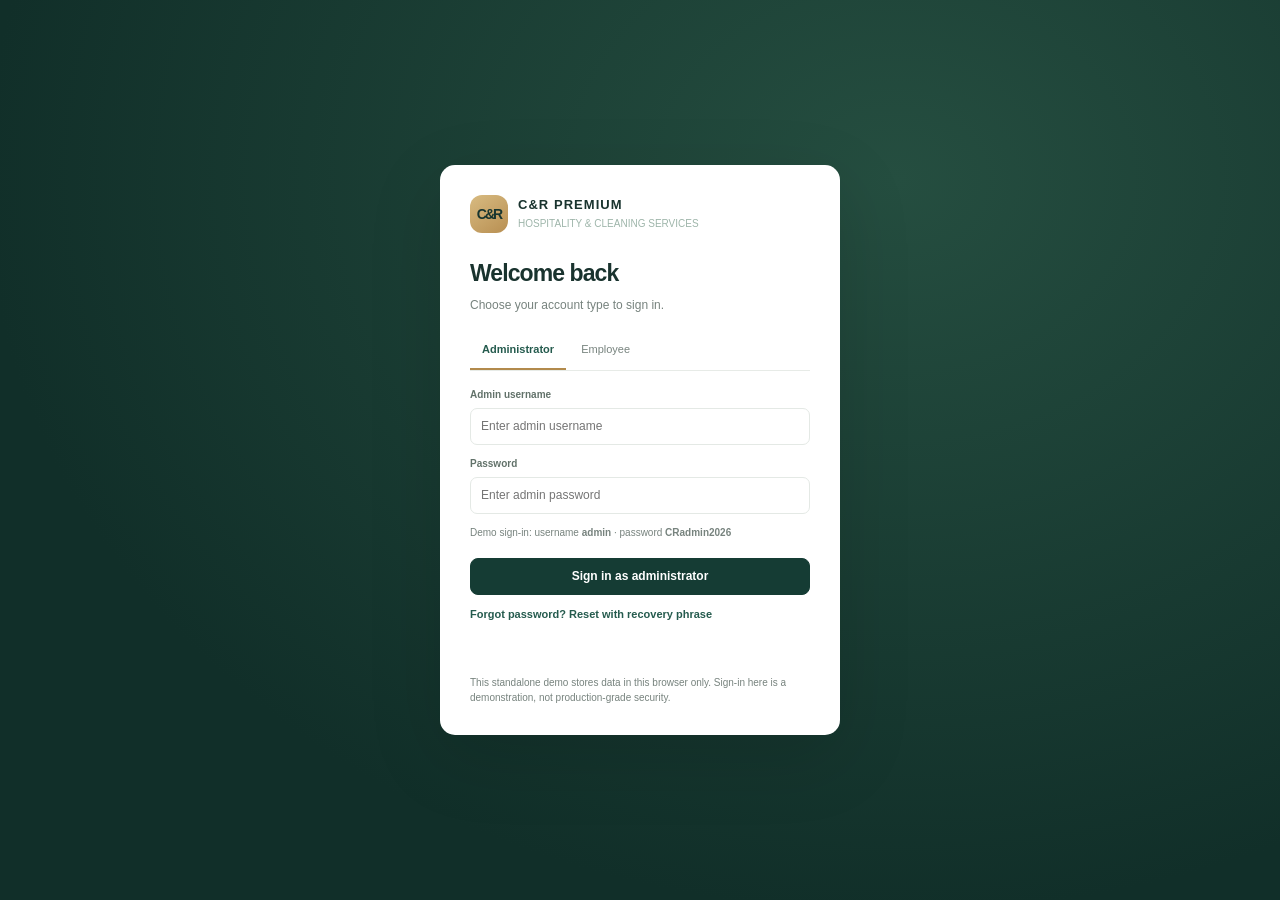
==== index.html @ 11a8fc37 "Add files via upload" ====
<!DOCTYPE html>
<html lang="en">
<head>
<meta charset="utf-8"><meta name="viewport" content="width=device-width,initial-scale=1"><meta name="theme-color" content="#102b26"><title>C&R Premium | Workforce Portal</title>
<style>
:root{--ink:#19332e;--muted:#77837e;--green:#153c34;--green2:#255b4e;--mint:#eaf3ee;--cream:#f5f7f4;--line:#e7ebe7;--gold:#c59c59;--white:#fff;--red:#c94e4e;--yellow:#bc8529;--shadow:0 12px 32px #19332e0c}*{box-sizing:border-box}body{margin:0;background:var(--cream);color:var(--ink);font:14px/1.45 Inter,-apple-system,BlinkMacSystemFont,"Segoe UI",sans-serif}button,input,select,textarea{font:inherit}button{cursor:pointer}.app{display:flex;min-height:100vh}.sidebar{width:242px;background:#112f29;color:#d8e5df;padding:26px 16px;display:flex;flex-direction:column;flex-shrink:0}.brand{display:flex;gap:11px;align-items:center;padding:0 10px 27px;border-bottom:1px solid #ffffff1b}.brand-mark{width:38px;height:38px;border-radius:12px;background:linear-gradient(145deg,#d8bb81,#b88f52);color:#17352f;display:grid;place-items:center;font-weight:800;letter-spacing:-2px}.brand-name{font-size:13px;font-weight:750;letter-spacing:.08em}.brand-sub{font-size:10px;color:#9eb5aa;margin-top:2px}.nav-label{font-size:9px;letter-spacing:.15em;color:#81988e;padding:23px 12px 8px;font-weight:700}.nav{display:grid;gap:4px}.nav button{border:0;text-align:left;background:transparent;color:#b4c7bd;border-radius:9px;padding:11px 12px;display:flex;align-items:center;gap:12px;font-size:13px}.nav button:hover,.nav button.active{background:#ffffff13;color:white}.nav-icon{width:17px;text-align:center;font-size:15px}.side-bottom{margin-top:auto}.side-note{padding:13px;border-radius:10px;background:#ffffff0d;color:#9db2a8;font-size:11px}.side-note strong{display:block;color:#e3ede7;margin-bottom:4px}.main{flex:1;min-width:0}.topbar{height:72px;background:#fff;border-bottom:1px solid var(--line);display:flex;align-items:center;justify-content:space-between;padding:0 36px;position:sticky;top:0;z-index:5}.crumb{font-size:12px;color:var(--muted)}.crumb strong{color:var(--ink);font-weight:650}.top-actions{display:flex;align-items:center;gap:14px}.role-select{border:1px solid var(--line);border-radius:8px;background:white;padding:8px 10px;color:var(--ink);font-size:12px}.avatar{width:34px;height:34px;display:grid;place-items:center;border-radius:50%;background:#e9f0ec;color:#265548;font-weight:700}.content{max-width:1500px;padding:29px 36px 50px;margin:auto}.page-head{display:flex;align-items:flex-start;justify-content:space-between;gap:14px;margin-bottom:24px}.eyebrow{font-size:10px;text-transform:uppercase;letter-spacing:.16em;color:#9a835a;font-weight:750;margin-bottom:6px}.page-head h1{font-size:25px;margin:0 0 5px;letter-spacing:-.04em;font-weight:700}.page-head p{margin:0;color:var(--muted);font-size:13px}.btn{min-height:36px;border:1px solid var(--line);background:#fff;border-radius:8px;padding:9px 13px;color:var(--ink);font-size:12px;font-weight:650;display:inline-flex;align-items:center;gap:7px}.btn:hover{border-color:#b9c8c0}.btn.primary{background:var(--green);border-color:var(--green);color:white}.btn.gold{background:#c49b5b;border-color:#c49b5b;color:#132f29}.btn.danger{color:var(--red)}.metrics{display:grid;grid-template-columns:repeat(4,minmax(0,1fr));gap:14px;margin-bottom:19px}.metric,.card{background:#fff;border:1px solid var(--line);border-radius:12px;box-shadow:var(--shadow)}.metric{padding:17px 18px}.metric-top{display:flex;justify-content:space-between;align-items:center;color:var(--muted);font-size:11px}.metric-icon{width:29px;height:29px;border-radius:8px;background:var(--mint);color:var(--green2);display:grid;place-items:center}.metric-value{font-size:25px;font-weight:750;letter-spacing:-.05em;margin-top:9px}.metric-foot{font-size:10px;color:var(--muted);margin-top:3px}.dash-grid{display:grid;grid-template-columns:1.5fr 1fr;gap:17px}.card{padding:18px 19px}.card-head{display:flex;justify-content:space-between;align-items:center;margin-bottom:15px}.card-head h2{font-size:14px;margin:0;font-weight:700}.card-head p{margin:3px 0 0;color:var(--muted);font-size:11px}.text-link{border:0;background:none;color:var(--green2);font-size:11px;font-weight:700}.alert-list{display:grid;gap:9px}.alert{display:flex;align-items:center;gap:11px;padding:11px;border-radius:9px;background:#fcf3f0;border:1px solid #f3ded8}.alert.warn{background:#fff8e9;border-color:#f1e5c8}.alert-dot{width:8px;height:8px;border-radius:50%;background:#c75a4d;flex:0 0 auto}.warn .alert-dot{background:#d49a35}.alert-main{flex:1;min-width:0}.alert-main strong{font-size:12px;display:block}.alert-main span{font-size:10px;color:var(--muted)}.badge{display:inline-flex;align-items:center;border-radius:30px;padding:4px 8px;font-size:10px;font-weight:700;white-space:nowrap;background:#eaf3ee;color:#28724f}.badge.red{background:#fbe9e6;color:#b54940}.badge.yellow{background:#fff4dc;color:#a2711e}.badge.gray{background:#edf0ee;color:#65716b}.badge.blue{background:#e9f0f8;color:#426b94}.badge.purple{background:#f1eafa;color:#7857a5}.table-wrap{overflow:auto;-webkit-overflow-scrolling:touch;overscroll-behavior-x:contain;touch-action:pan-x}.table{width:100%;border-collapse:collapse;min-width:670px}.table th{text-align:left;padding:10px 11px;border-bottom:1px solid var(--line);font-size:9px;text-transform:uppercase;letter-spacing:.1em;color:#89938e;font-weight:700}.table td{padding:12px 11px;border-bottom:1px solid #f0f2ef;font-size:11px;vertical-align:middle}.table tr:last-child td{border-bottom:0}.person{display:flex;align-items:center;gap:9px;min-width:155px}.person-avatar{object-fit:cover;width:31px;height:31px;border-radius:50%;display:grid;place-items:center;background:#edf3ef;color:#29594b;font-size:10px;font-weight:750}.person strong{display:block;font-size:11px}.person small{display:block;color:var(--muted);font-size:10px;margin-top:2px}.filters{display:flex;gap:8px;align-items:center;flex-wrap:wrap}.search{border:1px solid var(--line);border-radius:8px;padding:9px 11px;background:white;min-width:220px;font-size:12px}.filter{border:1px solid var(--line);border-radius:8px;background:white;padding:9px 11px;color:var(--ink);font-size:12px}.section-gap{margin-top:17px}.empty{padding:26px;text-align:center;color:var(--muted);font-size:12px}.toolbar{display:flex;justify-content:space-between;align-items:center;margin-bottom:14px;gap:10px}.table-card{padding:4px 15px 10px}.table-actions{display:flex;gap:6px}.icon-btn{border:0;border-radius:6px;padding:5px 7px;background:#f4f6f4;color:#5f7068}.settings-grid{display:grid;grid-template-columns:1fr 1fr;gap:16px}.form-card{padding:20px}.form-card h2{font-size:14px;margin:0 0 4px}.form-card>p{font-size:11px;color:var(--muted);margin:0 0 18px}.form-grid{display:grid;grid-template-columns:1fr 1fr;gap:12px}.field{display:grid;gap:5px}.field.full{grid-column:1/-1}.field label{font-size:10px;font-weight:700;color:#62726a}.field input,.field select,.field textarea{width:100%;border:1px solid #e4e9e5;border-radius:7px;padding:9px 10px;background:#fff;color:var(--ink);font-size:12px;outline:none}.field input:focus,.field select:focus,.field textarea:focus{border-color:#719184;box-shadow:0 0 0 3px #255b4e12}.field textarea{min-height:70px;resize:vertical}.form-actions{display:flex;justify-content:flex-end;gap:8px;margin-top:16px}.overlay{position:fixed;inset:0;background:#10251fa3;display:none;align-items:center;justify-content:center;padding:20px;z-index:20}.overlay.show{display:flex}.modal{width:min(900px,100%);max-height:min(90vh,900px);overflow:auto;background:white;border-radius:14px;box-shadow:0 24px 80px #10251f3b}.modal.small{width:min(600px,100%)}.modal-head{padding:19px 22px 14px;border-bottom:1px solid var(--line);display:flex;justify-content:space-between;align-items:flex-start;position:sticky;top:0;background:white;z-index:2}.modal-head h2{font-size:17px;margin:0}.modal-head p{font-size:11px;color:var(--muted);margin:4px 0 0}.close{border:0;background:#f0f3f1;width:29px;height:29px;border-radius:50%;font-size:16px;color:#59675f}.modal-body{padding:18px 22px 22px}.tabs{display:flex;gap:3px;border-bottom:1px solid var(--line);overflow:auto;margin:-2px 0 17px}.tab{white-space:nowrap;border:0;background:transparent;padding:10px 12px;color:var(--muted);font-size:11px;border-bottom:2px solid transparent}.tab.active{color:var(--green2);font-weight:750;border-color:#b28a4c}.tab-pane{display:none}.tab-pane.active{display:block}.profile-head{display:flex;align-items:center;gap:12px;margin-bottom:17px}.profile-head .person-avatar{width:43px;height:43px;font-size:13px}.profile-head strong{font-size:14px}.profile-head small{font-size:11px;color:var(--muted)}.subhead{font-size:11px;font-weight:750;color:#436254;margin:17px 0 10px}.row-items{display:grid;gap:8px}.record{border:1px solid var(--line);border-radius:8px;padding:10px 12px;display:flex;justify-content:space-between;align-items:center;gap:12px;font-size:11px}.record strong{display:block;font-size:11px}.record small{display:block;color:var(--muted);margin-top:3px}.record-right{display:flex;align-items:center;gap:6px}.toast{position:fixed;bottom:22px;right:22px;z-index:40;background:#173c34;color:white;padding:12px 16px;border-radius:9px;box-shadow:var(--shadow);font-size:12px;opacity:0;transform:translateY(10px);transition:.2s;pointer-events:none}.toast.show{opacity:1;transform:translateY(0)}.auth-screen{min-height:100vh;display:none;align-items:center;justify-content:center;padding:20px;background:radial-gradient(ellipse at 70% 20%,#254e40,#112f29 72%)}.auth-box{width:min(400px,100%);background:white;border-radius:15px;padding:30px;box-shadow:0 22px 75px #0002}.auth-brand{display:flex;align-items:center;gap:10px;margin-bottom:24px}.auth-box h1{font-size:23px;letter-spacing:-.04em;margin:0}.auth-box p{font-size:12px;color:var(--muted);margin:7px 0 20px}.auth-box .field{margin-bottom:12px}.hint{font-size:10px;color:var(--muted);margin:12px 0}.auth-box .btn{width:100%;justify-content:center;margin-top:5px}.hidden{display:none!important}.small-muted{font-size:10px;color:var(--muted)}.nowrap{white-space:nowrap}.footnote{font-size:10px;color:var(--muted);padding-top:12px}.detail-line{display:grid;grid-template-columns:130px 1fr;gap:8px;padding:7px 0;border-bottom:1px solid #f1f3f1;font-size:11px}.detail-line span:first-child{color:var(--muted)}
@media(max-width:950px){.sidebar{width:205px}.content{padding:24px}.topbar{padding:0 24px}.metrics{grid-template-columns:repeat(2,1fr)}}@media(max-width:700px){.btn,.filter,.role-select{min-height:42px}.table-wrap{margin:0 -7px;padding-bottom:5px}.admin-employee-table{min-width:0!important;width:100%}.admin-employee-table th:nth-child(n+6),.admin-employee-table td:nth-child(n+6){display:none}.admin-employee-table th:nth-child(1),.admin-employee-table td:nth-child(1){min-width:145px}.admin-employee-table th:nth-child(2),.admin-employee-table td:nth-child(2){min-width:120px}.admin-employee-table th:nth-child(3),.admin-employee-table td:nth-child(3){min-width:95px}.admin-employee-table th:nth-child(4),.admin-employee-table td:nth-child(4),.admin-employee-table th:nth-child(5),.admin-employee-table td:nth-child(5){min-width:105px}.sidebar{width:59px;padding:18px 8px}.brand{padding:0 3px 20px}.brand-mark{width:38px;height:38px;flex:0 0 auto}.brand-copy,.nav-label,.nav button span:not(.nav-icon),.side-note{display:none}.nav button{justify-content:center;padding:12px 6px}.nav-icon{font-size:17px}.topbar{height:60px;padding:0 15px}.content{padding:21px 14px 35px}.page-head{align-items:flex-start}.page-head h1{font-size:21px}.metrics{gap:9px}.metric{padding:14px}.metric-value{font-size:22px}.dash-grid,.settings-grid{grid-template-columns:1fr}.filters{width:100%}.toolbar{align-items:flex-start;flex-direction:column}.search{flex:1;min-width:0;width:100%}.page-head .btn{font-size:10px;padding:8px}.role-select{max-width:100px;padding:7px 5px;font-size:10px}.profile-head{align-items:flex-start}.form-grid{grid-template-columns:1fr 1fr}.modal-body{padding:16px}.modal-head{padding:16px}.tabs{margin:0 0 14px}.record{align-items:flex-start}}

.finance-charts{display:grid;grid-template-columns:minmax(0,1.45fr) minmax(280px,1fr);gap:16px}.chart-card{min-width:0}.finance-chart-svg{width:100%;height:auto;display:block;overflow:visible}.chart-legend{display:flex;flex-wrap:wrap;gap:10px 16px;margin:8px 0 0 48px;color:var(--muted);font-size:10px}.chart-legend span{display:inline-flex;align-items:center;gap:6px}.chart-legend i{display:inline-block;width:9px;height:9px;border-radius:3px}.method-chart{display:grid;gap:16px;padding:8px 0}.method-row{display:grid;grid-template-columns:minmax(100px,1fr) 1.15fr 20px;gap:10px;align-items:center}.method-label{display:grid;gap:3px}.method-label strong{font-size:11px}.method-label span{font-size:9px;color:var(--muted)}.method-track{height:10px;border-radius:99px;background:#eff2ef;overflow:hidden}.method-fill{height:100%;min-width:0;border-radius:inherit}.method-row>b{font-size:11px;text-align:right}
@media(max-width:900px){.finance-charts{grid-template-columns:1fr}}@media(max-width:700px){.chart-card{padding:14px}.chart-card .card-head{align-items:flex-start}.chart-legend{margin-left:0}.method-row{grid-template-columns:minmax(88px,1fr) 1fr 20px;gap:7px}.method-label span{overflow-wrap:anywhere}.finance-chart-svg{min-width:430px}.chart-card:first-child{overflow:hidden}}
</style>
<link rel="stylesheet" href="style.css">
</head>
<body>
<div id="authScreen" class="auth-screen"><section class="auth-box"><div class="auth-brand"><div class="brand-mark">C&amp;R</div><div><div class="brand-name">C&amp;R PREMIUM</div><div class="brand-sub">HOSPITALITY &amp; CLEANING SERVICES</div></div></div><h1>Welcome back</h1><p>Choose your account type to sign in.</p><div class="tabs auth-tabs"><button class="tab active" id="adminLoginTab" type="button" onclick="setLoginMode('Admin')">Administrator</button><button class="tab" id="employeeLoginTab" type="button" onclick="setLoginMode('Employee')">Employee</button></div><form id="adminLoginForm"><div class="field"><label>Admin username</label><input name="username" required placeholder="Enter admin username" autocomplete="username"></div><div class="field"><label>Password</label><input name="password" type="password" required placeholder="Enter admin password" autocomplete="current-password"></div><div class="hint">Demo sign-in: username <strong>admin</strong> · password <strong>CRadmin2026</strong></div><button class="btn primary" type="submit">Sign in as administrator</button></form><form id="employeeLoginForm" class="hidden"><div class="field"><label>Employee ID</label><input name="employeeId" required placeholder="e.g. CR-1001" autocomplete="username"></div><div class="field"><label>Password</label><input name="password" required type="password" placeholder="Enter your password" autocomplete="current-password"></div><div class="hint">First-time sign in? Use your Employee ID and the last 4 digits of your phone number.</div><button class="btn primary" type="submit">Sign in as employee</button></form><button type="button" class="text-link" onclick="setLoginMode('Reset')" style="margin:12px 0 0;padding:0">Forgot password? Reset with recovery phrase</button><form id="resetLoginForm" class="hidden" style="margin-top:12px"><div class="field"><label>Account type</label><select name="kind" id="resetKind" onchange="updateResetIdentity()"><option>Employee</option><option>Admin</option></select></div><div class="field"><label id="resetIdentityLabel">Employee ID</label><input name="account" required placeholder="Enter your sign-in ID"></div><div class="field"><label>Recovery phrase</label><input name="phrase" required></div><div class="field"><label>New password</label><input name="newPassword" type="password" minlength="4" required></div><button class="btn primary">Reset password</button><button type="button" class="btn" style="margin-top:8px" onclick="setLoginMode('Admin')">Back to sign in</button><div class="hint">Demo admin recovery phrase: <strong>CR-ADMIN-RESET</strong> (change it in Admin settings after signing in).</div></form><div id="loginError" class="hint" style="color:#b54940;min-height:17px"></div><div class="footnote">This standalone demo stores data in this browser only. Sign-in here is a demonstration, not production-grade security.</div></section></div>
<div class="app" id="app"><aside class="sidebar"><div class="brand"><div class="brand-mark">C&amp;R</div><div class="brand-copy"><div class="brand-name">C&amp;R PREMIUM</div><div class="brand-sub">HOSPITALITY SERVICES</div></div></div><div class="nav-label">WORKSPACE</div><nav class="nav"><button class="active" data-view="overview"><span class="nav-icon">◫</span><span>Overview</span></button><button data-view="employees"><span class="nav-icon">♙</span><span>Employees</span></button><button data-view="requests"><span class="nav-icon">▤</span><span>Requests</span></button><button data-view="payments"><span class="nav-icon">◉</span><span>Payments</span></button><button data-view="progress"><span class="nav-icon">◷</span><span>Progress tracking</span></button><button data-view="messages"><span class="nav-icon">✉</span><span>Messages</span></button></nav><div class="nav-label">MANAGEMENT</div><nav class="nav"><button data-view="finance"><span class="nav-icon">＄</span><span>Company finance</span></button><button data-view="settings"><span class="nav-icon">⚙</span><span>Admin settings</span></button></nav><div class="side-bottom"><div class="side-note"><strong>Local-first workspace</strong>Records are saved in this browser on this device.</div></div></aside>
<main class="main"><header class="topbar"><div class="crumb"><strong id="crumbCompany">C&amp;R Premium</strong> <span style="margin:0 7px;color:#c0c8c3">/</span><span id="crumbPage">Overview</span></div><div class="top-actions"><span class="badge" id="roleBadge">Admin</span><div class="avatar" id="userAvatar">AD</div><button class="btn" style="padding:7px 9px" onclick="logout()">Sign out</button></div></header><div class="content" id="content"></div></main></div>
<div class="overlay" id="modalOverlay" onclick="if(event.target===this)closeModal()"><div class="modal" id="modalBox"><div class="modal-head"><div><h2 id="modalTitle">Employee profile</h2><p id="modalSub"></p></div><button class="close" onclick="closeModal()">×</button></div><div class="modal-body" id="modalBody"></div></div></div><div id="toast" class="toast"></div>
<script>
const SEED={company:{name:'C&R Premium Hospitality and Cleaning Services',address:'Doha, Qatar',phone:'+974 4400 1234',location:'Doha, Qatar'},employees:[
{id:'CR-1001',name:'Aisha Rahman',position:'Housekeeping Supervisor',department:'Housekeeping',phone:'+974 5551 2480',email:'aisha.rahman@example.com',address:'Al Sadd, Doha',status:'Active',nationality:'Bangladeshi',qid:'284199001234567',qidIssue:'2024-01-10',qidExpiry:'2026-12-12',passport:'BM0845123',passportIssue:'2022-05-06',passportExpiry:'2027-05-05',password:'2480',progress:[],requests:[]},
{id:'CR-1002',name:'Marco D’Souza',position:'Senior Cleaner',department:'Cleaning',phone:'+974 5552 7621',email:'marco.dsouza@example.com',address:'Bin Mahmoud, Doha',status:'Active',nationality:'Indian',qid:'291198776543210',qidIssue:'2023-08-14',qidExpiry:'2026-12-01',passport:'N7821304',passportIssue:'2021-06-03',passportExpiry:'2026-12-31',password:'7621',progress:[],requests:[]},
{id:'CR-1003',name:'Noura Al-Kuwari',position:'Guest Services Agent',department:'Hospitality',phone:'+974 5553 9046',email:'noura.alkuwari@example.com',address:'West Bay, Doha',status:'Active',nationality:'Qatari',qid:'286199003456789',qidIssue:'2024-11-20',qidExpiry:'2028-11-19',passport:'QAT330941',passportIssue:'2023-02-11',passportExpiry:'2028-02-10',password:'9046',progress:[],requests:[]},
{id:'CR-1004',name:'Samuel Okafor',position:'Facilities Attendant',department:'Facilities',phone:'+974 5554 1138',email:'samuel.okafor@example.com',address:'Najma, Doha',status:'On Leave',nationality:'Nigerian',qid:'277198809876543',qidIssue:'2022-12-01',qidExpiry:'2026-11-22',passport:'A09122458',passportIssue:'2020-07-15',passportExpiry:'2026-12-05',password:'1138',progress:[],requests:[]},
{id:'CR-1005',name:'Fatima Hassan',position:'Room Attendant',department:'Housekeeping',phone:'+974 5555 6822',email:'fatima.hassan@example.com',address:'Old Airport, Doha',status:'Active',nationality:'Egyptian',qid:'290199223344556',qidIssue:'2024-03-01',qidExpiry:'2027-02-28',passport:'A12360987',passportIssue:'2021-08-12',passportExpiry:'2026-12-19',password:'6822',progress:[],requests:[]}],requests:[{id:'REQ-2418',employeeId:'CR-1001',type:'Annual leave',description:'Annual leave request — 5 working days',date:'2026-11-24',status:'Pending',source:'Employee'},{id:'REQ-2417',employeeId:'CR-1003',type:'Uniform request',description:'Replacement uniform set',date:'2026-11-22',status:'Under Process',source:'Admin'},{id:'REQ-2416',employeeId:'CR-1002',type:'Document renewal',description:'QID renewal processing',date:'2026-11-20',status:'Completed',source:'Admin'}],payments:[{id:'PAY-0084',employeeId:'CR-1001',amount:350,currency:'QAR',reason:'Transport allowance',date:'2026-11-22',method:'Bank',reference:'TRF-982401'},{id:'PAY-0083',employeeId:'CR-1003',amount:125,currency:'QAR',reason:'Uniform reimbursement',date:'2026-11-19',method:'Cash',reference:'CASH-1127'},{id:'PAY-0082',employeeId:'CR-1002',amount:75,currency:'USD',reason:'Meal allowance',date:'2026-11-15',method:'Card',reference:'CC-781023'}],progress:[{id:'PRG-102',employeeId:'CR-1003',title:'Complete guest service onboarding',status:'Under Process',date:'2026-11-24',updatedBy:'Admin',requestId:'REQ-2417'},{id:'PRG-101',employeeId:'CR-1002',title:'Submit renewed QID documents',status:'Completed',date:'2026-11-20',completedDate:'2026-11-21',updatedBy:'Admin',requestId:'REQ-2416'},{id:'PRG-100',employeeId:'CR-1001',title:'Confirm annual leave coverage',status:'Pending',date:'2026-11-24',updatedBy:'Employee',requestId:'REQ-2418'}]};
let db;try{db=JSON.parse(localStorage.getItem('cr-premium-db'))||structuredClone(SEED)}catch(e){db=JSON.parse(JSON.stringify(SEED))}db.requestTypes=db.requestTypes||{'Annual leave':0,'Uniform request':100,'Document renewal':250,'Other request':0};db.messages=db.messages||[];db.security=db.security||{adminRecoveryPhrase:'CR-ADMIN-RESET'};db.financeEntries=db.financeEntries||[];db.employees.forEach(e=>{e.photo=e.photo||'';e.documents=e.documents||[];e.loginBlocked=!!e.loginBlocked;e.recoveryPhrase=e.recoveryPhrase||'';e.password=e.password||String(e.phone||'').replace(/\D/g,'').slice(-4)});db.requests.forEach(r=>{r.amountToPay=Number(r.amountToPay??db.requestTypes[r.type]??0);r.paid=!!r.paid});let role='Admin',currentEmployeeId=null,currentView='overview',employeeTab='basic',employeePhotoDraft='';const $=s=>document.querySelector(s);const esc=s=>String(s??'').replace(/[&<>"']/g,c=>({'&':'&amp;','<':'&lt;','>':'&gt;','"':'&quot;',"'":'&#39;'}[c]));function save(){localStorage.setItem('cr-premium-db',JSON.stringify(db))}function initials(n){return (n||'').split(/\s+/).slice(0,2).map(x=>x[0]).join('').toUpperCase()}function employee(id){return db.employees.find(e=>e.id===id)||{name:'Unknown',id}}function fmtDate(d){if(!d)return'—';return new Date(d+'T00:00:00').toLocaleDateString('en-GB',{day:'2-digit',month:'short',year:'numeric'})}function dateDiff(d){return Math.ceil((new Date(d+'T00:00:00')-new Date(new Date().toDateString()))/86400000)}function expiryStatus(d,days){if(!d)return'gray';let n=dateDiff(d);return n<0?'red':n<=days?'yellow':'green'}function statusBadge(s){let c={Completed:'green',Active:'green','Under Process':'blue',Pending:'yellow','On Hold':'purple',Rejected:'red','On Leave':'gray',Inactive:'gray'}[s]||'gray';return`<span class="badge ${c}">${esc(s||'—')}</span>`}function expiryBadge(d,days,label){let c=expiryStatus(d,days);let t=c==='red'?'Expired':c==='yellow'?`Expires in ${dateDiff(d)}d`:'Valid';return`<span class="badge ${c==='green'?'':c}">${label?esc(label)+': ':''}${t}</span>`}function persistRender(){save();render()}function toast(m){let t=$('#toast');t.textContent=m;t.classList.add('show');setTimeout(()=>t.classList.remove('show'),2400)}function setView(v){currentView=v;document.querySelectorAll('.nav button').forEach(b=>b.classList.toggle('active',b.dataset.view===v));render()}document.querySelectorAll('.nav button').forEach(b=>b.onclick=()=>setView(b.dataset.view));function showLogin(){$('#authScreen').style.display='flex';$('#app').classList.add('hidden')}function setLoginMode(r){$('#loginError').textContent='';let reset=r==='Reset';$('#adminLoginTab').classList.toggle('active',r==='Admin');$('#employeeLoginTab').classList.toggle('active',r==='Employee');$('#adminLoginForm').classList.toggle('hidden',r!=='Admin');$('#employeeLoginForm').classList.toggle('hidden',r!=='Employee');$('#resetLoginForm').classList.toggle('hidden',!reset);$('#adminLoginTab').classList.toggle('hidden',reset);$('#employeeLoginTab').classList.toggle('hidden',reset)}function updateResetIdentity(){let admin=$('#resetKind').value==='Admin';$('#resetIdentityLabel').textContent=admin?'Admin username':'Employee ID';$('#resetLoginForm [name="account"]').placeholder=admin?'admin':'e.g. CR-1001'}function logout(){currentEmployeeId=null;role='Admin';currentView='overview';$('#app').classList.add('hidden');$('#authScreen').style.display='flex';setLoginMode('Admin')}
function render(){if(!db)return;$('#crumbCompany').textContent=db.company.name.split(' ').slice(0,2).join(' ');$('#crumbPage').textContent={overview:'Overview',employees:'Employees',requests:'Requests',payments:'Payments',progress:'Progress tracking',messages:'Messages',finance:'Company finance',settings:'Admin settings'}[currentView]||'Overview';let c=$('#content');if(role==='Employee'&&!currentEmployeeId){c.innerHTML='<div class="empty">Choose an employee identity from your profile.</div>';return}c.innerHTML=({overview:overviewPage,employees:employeesPage,requests:requestsPage,payments:paymentsPage,progress:progressPage,messages:messagesPage,finance:financePage,settings:settingsPage}[currentView]||overviewPage)()}
function head(title,sub,button=''){return`<div class="page-head"><div><div class="eyebrow">C&amp;R PREMIUM · WORKFORCE</div><h1>${title}</h1><p>${sub}</p></div>${button}</div>`}function overviewPage(){if(role==='Employee'){let e=employee(currentEmployeeId),open=db.requests.filter(r=>!['Completed','Rejected'].includes(r.status)).length,mine=db.requests.filter(r=>r.employeeId===currentEmployeeId),due=mine.filter(r=>!['Completed','Rejected'].includes(r.status)).reduce((a,r)=>a+Number(r.amountToPay||0),0),paid=db.payments.filter(p=>p.employeeId===currentEmployeeId).reduce((a,p)=>a+Number(p.amount||0),0);return`${head(`Welcome, ${esc(e.name)}`,'Your employee portal · team overview and your personal account totals.',`<button class="btn primary" onclick="openProfile('${e.id}')">My profile &amp; settings</button>`)}<div class="metrics"><div class="metric"><div class="metric-top">Employees <span class="metric-icon">♙</span></div><div class="metric-value">${db.employees.length}</div><div class="metric-foot">People on the team</div></div><div class="metric"><div class="metric-top">Open requests (team) <span class="metric-icon">▤</span></div><div class="metric-value">${open}</div><div class="metric-foot">Open requests across all employees</div></div><div class="metric"><div class="metric-top">Your payments recorded <span class="metric-icon">◉</span></div><div class="metric-value">QAR ${paid.toLocaleString()}</div><div class="metric-foot">Payments linked to your account only</div></div><div class="metric"><div class="metric-top">Your request amount due <span class="metric-icon">◷</span></div><div class="metric-value">QAR ${due.toLocaleString()}</div><div class="metric-foot">Open requests linked to your account only</div></div></div><div class="dash-grid"><section class="card"><div class="card-head"><div><h2>Team directory</h2><p>Names and professions only</p></div><button class="text-link" onclick="setView('employees')">View team →</button></div><div class="row-items">${db.employees.slice(0,6).map(x=>`<div class="record"><div class="person">${x.photo?`<img class="person-avatar" src="${x.photo}" alt="">`:`<div class="person-avatar">${initials(x.name)}</div>`}<div><strong>${esc(x.name)}</strong><small>${esc(x.position)}</small></div></div></div>`).join('')}</div></section><section class="card"><div class="card-head"><div><h2>Your notifications</h2><p>Messages from your administrator</p></div><button class="text-link" onclick="setView('messages')">Open inbox →</button></div>${db.messages.filter(m=>m.employeeId===currentEmployeeId).slice(0,4).map(m=>`<div class="record"><div><strong>${esc(m.subject)}</strong><small>${esc(m.body)} · ${fmtDate(m.date)}</small></div></div>`).join('')||'<div class="empty">No messages yet.</div>'}</section></div><section class="card section-gap"><div class="card-head"><div><h2>Your recent requests</h2><p>Only your own request and payment details are shown.</p></div><button class="text-link" onclick="setView('requests')">My requests →</button></div><div class="row-items">${mine.slice(0,5).map(r=>`<div class="record"><div><strong>${esc(r.type)} · QAR ${Number(r.amountToPay||0).toLocaleString()}</strong><small>${esc(r.description||'')} · ${fmtDate(r.date)}</small></div>${statusBadge(r.status)}</div>`).join('')||'<div class="empty">No requests yet.</div>'}</div></section>`}let alerts=[];db.employees.forEach(e=>{[['QID',e.qidExpiry,30],['Passport',e.passportExpiry,60]].forEach(([type,d,lim])=>{let st=expiryStatus(d,lim);if(st==='red'||st==='yellow')alerts.push({e,type,d,st})})});alerts.sort((a,b)=>dateDiff(a.d)-dateDiff(b.d));let open=db.requests.filter(x=>!['Completed','Rejected'].includes(x.status)).length,paid=db.payments.filter(x=>x.currency==='QAR').reduce((s,x)=>s+Number(x.amount||0),0);return`${head('Good day, Admin','Here’s what’s happening across your workforce today.','<button class="btn primary" onclick="openEmployee()">＋ Add employee</button>')}<div class="metrics"><div class="metric"><div class="metric-top">Total employees <span class="metric-icon">♙</span></div><div class="metric-value">${db.employees.length}</div><div class="metric-foot">${db.employees.filter(e=>e.status==='Active').length} active team members</div></div><div class="metric"><div class="metric-top">Open requests <span class="metric-icon">▤</span></div><div class="metric-value">${open}</div><div class="metric-foot">Awaiting action or in progress</div></div><div class="metric"><div class="metric-top">QAR payments tracked <span class="metric-icon">◉</span></div><div class="metric-value">QAR ${paid.toLocaleString()}</div><div class="metric-foot">Across recorded payments</div></div><div class="metric"><div class="metric-top">Document alerts <span class="metric-icon">⚑</span></div><div class="metric-value">${alerts.length}</div><div class="metric-foot">${alerts.filter(a=>a.st==='red').length} expired · ${alerts.filter(a=>a.st==='yellow').length} expiring soon</div></div></div><div class="dash-grid"><section class="card"><div class="card-head"><div><h2>Document expiry alerts</h2><p>QID alerts within 30 days · passport alerts within 60 days</p></div><button class="text-link" onclick="setView('employees')">View employees →</button></div><div class="alert-list">${alerts.length?alerts.slice(0,6).map(a=>`<div class="alert ${a.st==='yellow'?'warn':''}"><span class="alert-dot"></span><div class="alert-main"><strong>${esc(a.e.name)} · ${a.type}</strong><span>${a.st==='red'?'Expired':`Expires ${fmtDate(a.d)}`}</span></div>${expiryBadge(a.d,a.type==='QID'?30:60)}</div>`).join(''):'<div class="empty">All employee documents are currently in date.</div>'}</div></section><section class="card"><div class="card-head"><div><h2>Recent requests</h2><p>Latest employee and admin activity</p></div><button class="text-link" onclick="setView('requests')">All requests →</button></div><div class="row-items">${db.requests.slice(0,4).map(r=>`<div class="record"><div><strong>${esc(r.type)} <span class="small-muted">${esc(r.id)}</span></strong><small>${esc(employee(r.employeeId).name)} · ${fmtDate(r.date)}</small></div>${statusBadge(r.status)}</div>`).join('')}</div></section></div><section class="card section-gap"><div class="card-head"><div><h2>Employee directory</h2><p>Quick view of your team</p></div><button class="text-link" onclick="setView('employees')">Open directory →</button></div><div class="table-wrap">${employeeTable(db.employees)}</div></section><section class="card section-gap"><div class="card-head"><div><h2>All employee payments</h2><p>Complete payment ledger across the workforce</p></div><button class="text-link" onclick="setView('payments')">Open payment records →</button></div><div class="table-wrap">${paymentTable(db.payments)}</div></section>`}
function employeeTable(list){if(role==='Employee')return`<table class="table"><thead><tr><th>Employee</th><th>Profession</th></tr></thead><tbody>${list.map(e=>`<tr><td><div class="person">${e.photo?`<img class="person-avatar" src="${e.photo}" alt="">`:`<div class="person-avatar">${initials(e.name)}</div>`}<div><strong>${esc(e.name)}</strong></div></div></td><td>${esc(e.position)}</td></tr>`).join('')||'<tr><td colspan="2" class="empty">No employees found.</td></tr>'}</tbody></table>`;return`<table class="table admin-employee-table"><thead><tr><th>Employee</th><th>QID number</th><th>Nationality</th><th>Requests</th><th>Payments made</th><th>Department</th><th>Phone</th><th>QID expiry</th><th>Passport expiry</th><th>Status</th><th></th></tr></thead><tbody>${list.map(e=>{let reqs=db.requests.filter(r=>r.employeeId===e.id),pays=db.payments.filter(x=>x.employeeId===e.id),sumByCurrency={};pays.forEach(p=>sumByCurrency[p.currency]=(sumByCurrency[p.currency]||0)+Number(p.amount||0));let paySummary=Object.entries(sumByCurrency).map(([c,n])=>`${c} ${n.toLocaleString()}`).join(' · ')||'—';return`<tr><td><div class="person">${e.photo?`<img class="person-avatar" src="${e.photo}" alt="">`:`<div class="person-avatar">${initials(e.name)}</div>`}<div><strong>${esc(e.name)}</strong><small>${esc(e.id)} · ${esc(e.position)}</small></div></div></td><td class="nowrap">${esc(e.qid||'—')}</td><td>${esc(e.nationality||'—')}</td><td><button class="text-link" onclick="openProfile('${e.id}','requests')">${reqs.length} request${reqs.length===1?'':'s'}</button></td><td class="nowrap"><button class="text-link" onclick="openProfile('${e.id}','payments')">${esc(paySummary)}</button></td><td>${esc(e.department)}</td><td>${esc(e.phone)}</td><td>${expiryBadge(e.qidExpiry,30)}</td><td>${expiryBadge(e.passportExpiry,60)}</td><td>${role==='Admin'?`<select class="filter" onchange="setEmployeeStatus('${e.id}',this.value)">${['Active','On Leave','Inactive'].map(v=>`<option ${e.status===v?'selected':''}>${v}</option>`).join('')}</select>`:statusBadge(e.status)}</td><td><button class="icon-btn" onclick="openProfile('${e.id}')">View ↗</button></td></tr>`}).join('')||'<tr><td colspan="11" class="empty">No employees found.</td></tr>'}</tbody></table>`}
function employeesPage(){let list=db.employees;return`${head(role==='Employee'?'Team directory':'Employee directory',role==='Employee'?'Team members: names and professions only.':'Manage employee profiles, documents, and team status.',role==='Admin'?'<button class="btn primary" onclick="openEmployee()">＋ Add employee</button>':'')}<div class="toolbar">${role==='Admin'?`<div class="filters"><input class="search" id="empSearch" placeholder="Search name, ID, department..." oninput="filterEmployees()"><select class="filter" id="empDept" onchange="filterEmployees()"><option value="">All departments</option>${[...new Set(db.employees.map(e=>e.department).filter(Boolean))].map(x=>`<option>${esc(x)}</option>`).join('')}</select><select class="filter" id="empStatus" onchange="filterEmployees()"><option value="">All statuses</option><option>Active</option><option>On Leave</option><option>Inactive</option></select></div>`:`<strong>${db.employees.length} employees</strong>`}<span class="small-muted">${list.length} team members</span></div><section class="card table-card"><div class="table-wrap"><div id="employeeTable">${employeeTable(list)}</div></div></section>`}function filterEmployees(){let q=$('#empSearch')?.value.toLowerCase()||'',d=$('#empDept')?.value||'',s=$('#empStatus')?.value||'';let list=db.employees.filter(e=>(!q||[e.name,e.id,e.department,e.position].some(v=>(v||'').toLowerCase().includes(q)))&&(!d||e.department===d)&&(!s||e.status===s));$('#employeeTable').innerHTML=employeeTable(list)}
function requestsPage(){let list=db.requests.filter(r=>role==='Admin'||r.employeeId===currentEmployeeId);return`${head('Requests','A shared queue for staff requests and follow-up.',`<button class="btn primary" onclick="openRequest()">＋ New request</button>`)}<div class="toolbar"><div class="filters"><input class="search" id="reqSearch" placeholder="Search requests..." oninput="filterTable('requests')"><select class="filter" id="reqStatus" onchange="filterTable('requests')"><option value="">All statuses</option>${['Pending','Under Process','On Hold','Completed','Rejected'].map(x=>`<option>${x}</option>`).join('')}</select></div><span class="small-muted">${list.length} requests</span></div><section class="card table-card"><div class="table-wrap" id="requestsTable">${requestTable(list)}</div></section>`}function requestTable(list){return`<table class="table"><thead><tr><th>Request</th><th>Employee</th><th>Type</th><th>Amount</th><th>Date</th><th>Status</th><th>Payment</th><th>Source</th><th></th></tr></thead><tbody>${list.map(r=>`<tr><td><strong>${esc(r.id)}</strong><div class="small-muted">${esc(r.description)}</div></td><td>${esc(employee(r.employeeId).name)}</td><td>${esc(r.type)}</td><td>QAR ${Number(r.amountToPay||0).toLocaleString()}</td><td>${fmtDate(r.date)}</td><td>${role==='Admin'?`<select class="filter" onchange="setRequestStatus('${r.id}',this.value)">${['Pending','Under Process','On Hold','Completed','Rejected'].map(x=>`<option ${r.status===x?'selected':''}>${x}</option>`).join('')}</select>`:statusBadge(r.status)}</td><td>${role==='Admin'?`<select class="filter" onchange="setRequestPaid('${r.id}',this.value)"><option value="false" ${!r.paid?'selected':''}>Not paid</option><option value="true" ${r.paid?'selected':''}>Paid</option></select>`:`<span class="badge ${r.paid?'':'yellow'}">${r.paid?'Paid':'Not paid'}</span>`}</td><td>${sourceBadge(r.source)}</td><td><button class="icon-btn" onclick="editRequest('${r.id}')">${role==='Admin'?'Edit':'View'}</button></td></tr>`).join('')||'<tr><td colspan="9" class="empty">No requests yet.</td></tr>'}</tbody></table>`}
function sourceBadge(s){return`<span class="badge ${s==='Employee'?'blue':''}">${esc(s||'Admin')}</span>`}
function paymentsPage(){let list=db.payments.filter(x=>role==='Admin'||x.employeeId===currentEmployeeId),sum=list.reduce((a,x)=>a+(x.currency==='QAR'?Number(x.amount):0),0),due=role==='Employee'?db.requests.filter(r=>r.employeeId===currentEmployeeId&&!['Completed','Rejected'].includes(r.status)).reduce((a,r)=>a+Number(r.amountToPay||0),0):0;return`${head('Payments','Payment records, allowances, and reimbursements.',role==='Admin'?'<button class="btn primary" onclick="openPayment()">＋ Record payment</button>':'')}<div class="metrics" style="grid-template-columns:repeat(2,minmax(0,1fr));max-width:510px"><div class="metric"><div class="metric-top">QAR total</div><div class="metric-value">QAR ${sum.toLocaleString()}</div></div><div class="metric"><div class="metric-top">Recorded payments</div><div class="metric-value">${list.length}</div></div>${role==='Employee'?`<div class="metric"><div class="metric-top">Your request amount due</div><div class="metric-value">QAR ${due.toLocaleString()}</div></div>`:''}</div><div class="toolbar"><span class="small-muted">${role==='Admin'?'Admin-managed payment ledger':'Your payment history'}</span><input class="search" id="paySearch" placeholder="Search payments..." oninput="filterTable('payments')"></div><section class="card table-card"><div class="table-wrap" id="paymentsTable">${paymentTable(list)}</div></section>${role==='Employee'?'<p class="footnote">Payment records are view-only. Contact an administrator if you have a question.</p>':''}`}function paymentTable(list){return`<table class="table"><thead><tr><th>Payment</th><th>Employee</th><th>Reason</th><th>Date</th><th>Amount</th><th>Method / reference</th>${role==='Admin'?'<th></th>':''}</tr></thead><tbody>${list.map(p=>`<tr><td><strong>${esc(p.id)}</strong></td><td>${esc(employee(p.employeeId).name)}</td><td>${esc(p.reason)}</td><td>${fmtDate(p.date)}</td><td><strong>${esc(p.currency)} ${Number(p.amount).toLocaleString()}</strong></td><td>${esc(p.method)}<div class="small-muted">${esc(p.reference||'—')}</div></td>${role==='Admin'?`<td><button class="icon-btn" onclick="editPayment('${p.id}')">Edit</button> <button class="icon-btn" onclick="deleteRecord('payments','${p.id}')">×</button></td>`:''}</tr>`).join('')||`<tr><td colspan="${role==='Admin'?7:6}" class="empty">No payment records.</td></tr>`}</tbody></table>`}
function progressPage(){let list=db.progress.filter(p=>role==='Admin'||p.employeeId===currentEmployeeId);return`${head('Progress tracking','Track tasks and employee workflows from request to completion.',role==='Admin'?'<button class="btn primary" onclick="openProgress()">＋ Add progress</button>':'')}<div class="toolbar"><div class="filters"><input class="search" id="progSearch" placeholder="Search progress..." oninput="filterTable('progress')"><select class="filter" id="progStatus" onchange="filterTable('progress')"><option value="">All statuses</option>${['Under Process','Pending','On Hold','Rejected','Completed'].map(x=>`<option>${x}</option>`).join('')}</select></div><span class="small-muted">${list.length} tracked items</span></div><section class="card table-card"><div class="table-wrap" id="progressTable">${progressTable(list)}</div></section><p class="footnote">Employees can update only progress items they created. Admins can manage all progress records.</p>`}function progressTable(list){return`<table class="table"><thead><tr><th>Progress item</th><th>Employee</th><th>Related request</th><th>Status</th><th>Updated</th><th>Completed date</th><th>Source</th><th></th></tr></thead><tbody>${list.map(p=>`<tr><td><strong>${esc(p.title)}</strong><div class="small-muted">${esc(p.id)}</div></td><td>${esc(employee(p.employeeId).name)}</td><td>${esc(p.requestId||'—')}</td><td>${statusBadge(p.status)}</td><td>${fmtDate(p.date)}</td><td>${p.status==='Completed'?fmtDate(p.completedDate||p.date):'—'}</td><td>${sourceBadge(p.updatedBy)}</td><td><button class="icon-btn" onclick="editProgress('${p.id}')">Edit</button>${role==='Admin'?` <button class="icon-btn" onclick="deleteRecord('progress','${p.id}')">×</button>`:''}</td></tr>`).join('')||'<tr><td colspan="8" class="empty">No progress records.</td></tr>'}</tbody></table>`}
function messagesPage(){let items=role==='Admin'?db.messages:db.messages.filter(m=>m.employeeId===currentEmployeeId);return`${head(role==='Admin'?'Employee messages':'Your messages',role==='Admin'?'Send a direct notification or message to an employee.':'Messages and notifications from your administrator.',role==='Admin'?'<button class="btn primary" onclick="openMessage()">＋ Send message</button>':'')}<div class="row-items">${items.slice().reverse().map(m=>`<section class="card"><div class="card-head"><div><h2>${esc(m.subject)}</h2><p>${role==='Admin'?'To '+esc(employee(m.employeeId).name)+' · ':''}${fmtDate(m.date)}</p></div><span class="badge">${esc(m.type||'Message')}</span></div><div>${esc(m.body)}</div></section>`).join('')||'<section class="card empty">No messages yet.</section>'}</div>`}function openMessage(){if(role!=='Admin')return;openModal('Send employee message','Send privately to one employee or choose All employees to broadcast.',`<form id="messageForm"><div class="form-grid"><div class="field"><label>Send to employee</label><select name="employeeId"><option value="__ALL__">All employees · Broadcast</option>${db.employees.map(e=>`<option value="${e.id}">${esc(e.name)} · ${e.id}</option>`).join('')}</select></div><div class="field"><label>Message type</label><select name="type"><option>Notification</option><option>Message</option></select></div><div class="field full"><label>Subject</label><input name="subject" required></div><div class="field full"><label>Message</label><textarea name="body" required></textarea></div></div><div class="form-actions"><button type="button" class="btn" onclick="closeModal()">Cancel</button><button class="btn primary">Send message</button></div></form>`,true);$('#messageForm').onsubmit=ev=>{ev.preventDefault();let x=Object.fromEntries(new FormData(ev.currentTarget)),date=new Date().toISOString().slice(0,10),stamp=Date.now();if(x.employeeId==='__ALL__'){db.employees.forEach((e,i)=>db.messages.push({...x,employeeId:e.id,broadcast:true,date,id:'MSG-'+stamp+'-'+i}))}else db.messages.push({...x,broadcast:false,date,id:'MSG-'+stamp});save();closeModal();render();toast(x.employeeId==='__ALL__'?`Broadcast sent to ${db.employees.length} employees`:'Message sent')}}
function csvEscape(v){let x=String(v??'');if(/^[=+@\-\t\r]/.test(x))x="'"+x;return'"'+x.replace(/"/g,'""')+'"'}function downloadCSV(name,rows){let text='\ufeff'+rows.map(r=>r.map(csvEscape).join(',')).join('\r\n'),blob=new Blob([text],{type:'text/csv;charset=utf-8'}),a=document.createElement('a');a.href=URL.createObjectURL(blob);a.download=name;document.body.append(a);a.click();a.remove();setTimeout(()=>URL.revokeObjectURL(a.href),1000)}function exportRows(type){if(type==='budget'){let rows=[['Company budget report',db.company.name],['Generated',new Date().toLocaleString()],[],['Date','Activity type','Description','Amount (QAR)']],entries=[...db.financeEntries.map(x=>[x.date,x.kind,x.description,Number(x.amount)]),...db.requests.filter(r=>r.paid).map(r=>[r.paidDate||r.date,'Request payment',`${r.id} · ${employee(r.employeeId).name}`,Number(r.amountToPay||0)])];entries.sort((a,b)=>String(a[0]).localeCompare(String(b[0])));rows.push(...entries);let revenue=db.requests.filter(r=>r.paid).reduce((a,r)=>a+Number(r.amountToPay||0),0),added=db.financeEntries.filter(x=>x.kind==='Budget added').reduce((a,x)=>a+Number(x.amount),0),spent=db.financeEntries.filter(x=>x.kind==='Expense').reduce((a,x)=>a+Number(x.amount),0);rows.push([],['Summary','Amount (QAR)'],['Budget added',added],['Confirmed request revenue',revenue],['Expenses',spent],['Available budget',added+revenue-spent],['Profit',revenue-spent]);return{title:'Company Budget Report',headers:rows[3],rows}}let rows=[['Employee payment report',db.company.name],['Generated',new Date().toLocaleString()],[],['Payment ID','Employee ID','Employee name','Position','Reason','Date','Amount','Currency','Method','Reference']];db.payments.forEach(x=>rows.push([x.id,x.employeeId,employee(x.employeeId).name,employee(x.employeeId).position,x.reason,x.date,Number(x.amount),x.currency,x.method,x.reference||'']));return{title:'Employee Payment Report',headers:rows[3],rows}}function exportReport(type,format){if(role!=='Admin')return;let report=exportRows(type),base=type==='budget'?'company-budget-report':'employee-payment-report';if(format==='csv'){downloadCSV('cr-'+base+'.csv',report.rows);toast('Excel-compatible report downloaded');return}let cols=report.headers||[],body=report.rows.slice(4).map(r=>`<tr>${r.map(v=>`<td>${esc(v)}</td>`).join('')}</tr>`).join(''),summary=type==='budget'?`<h2>Financial summary</h2><p>Available budget: QAR ${ (db.financeEntries.filter(x=>x.kind==='Budget added').reduce((a,x)=>a+Number(x.amount),0)+db.requests.filter(r=>r.paid).reduce((a,r)=>a+Number(r.amountToPay||0),0)-db.financeEntries.filter(x=>x.kind==='Expense').reduce((a,x)=>a+Number(x.amount),0)).toLocaleString()} · Profit: QAR ${(db.requests.filter(r=>r.paid).reduce((a,r)=>a+Number(r.amountToPay||0),0)-db.financeEntries.filter(x=>x.kind==='Expense').reduce((a,x)=>a+Number(x.amount),0)).toLocaleString()}</p>`:'';let w=window.open('','_blank');if(!w){toast('Allow pop-ups to print or save this report as PDF.');return}w.document.write(`<!doctype html><html><head><title>${report.title}</title><meta name="viewport" content="width=device-width,initial-scale=1"><style>@page{size:A4 landscape;margin:14mm}body{font:12px Arial,sans-serif;color:#182c27;margin:20px}h1{font-size:22px;margin:0 0 6px}p{color:#66746d}.meta{font-size:11px;margin-bottom:18px}table{border-collapse:collapse;width:100%;font-size:10px}th,td{border:1px solid #cfd8d1;padding:6px;text-align:left}th{background:#eaf1ec}tr:nth-child(even){background:#f7f9f7}h2{font-size:15px;margin-top:18px}@media print{button{display:none}}</style></head><body><h1>${report.title}</h1><div class="meta">${esc(db.company.name)} · Generated ${esc(new Date().toLocaleString())}</div>${summary}<table><thead><tr>${cols.map(v=>`<th>${esc(v)}</th>`).join('')}</tr></thead><tbody>${body}</tbody></table><script>window.onload=()=>setTimeout(()=>window.print(),300)<\/script></body></html>`);w.document.close()}function financeTrendChart(){let today=new Date(),months=Array.from({length:6},(_,i)=>new Date(today.getFullYear(),today.getMonth()-5+i,1)),labels=months.map(d=>d.toLocaleDateString('en',{month:'short'})),keys=months.map(d=>`${d.getFullYear()}-${String(d.getMonth()+1).padStart(2,'0')}`),sets=[{name:'Budget added',color:'#c49b5b',values:keys.map(k=>0)},{name:'Request payments',color:'#397b61',values:keys.map(k=>0)},{name:'Expenses',color:'#c65a4c',values:keys.map(k=>0)}];db.financeEntries.forEach(x=>{let i=keys.indexOf(String(x.date||'').slice(0,7));if(i<0)return;let set=sets.find(z=>z.name===x.kind);if(set)set.values[i]+=Number(x.amount||0)});db.requests.filter(r=>r.paid).forEach(r=>{let i=keys.indexOf(String(r.paidDate||r.date||'').slice(0,7));if(i>=0)sets[1].values[i]+=Number(r.amountToPay||0)});let max=Math.max(1,...sets.flatMap(x=>x.values)),axis=Math.ceil(max/4),ceiling=axis*4,W=720,H=270,L=54,R=15,T=18,B=50,plotW=W-L-R,plotH=H-T-B,group=plotW/6,bw=Math.min(18,group/5),colors=sets.map(x=>x.color);let grid=Array.from({length:5},(_,i)=>{let v=ceiling*(4-i)/4,y=T+plotH*i/4;return`<line x1="${L}" y1="${y}" x2="${W-R}" y2="${y}" stroke="#e7ebe7"/><text x="${L-8}" y="${y+4}" text-anchor="end" fill="#77837e" font-size="10">${Math.round(v).toLocaleString()}</text>`}).join('');let bars=labels.map((lab,i)=>{let x0=L+i*group+group/2-1.5*bw-4;let rects=sets.map((set,j)=>{let value=set.values[i],h=value/ceiling*plotH,x=x0+j*(bw+4),y=T+plotH-h;return`<rect x="${x}" y="${y}" width="${bw}" height="${Math.max(0,h)}" rx="3" fill="${set.color}"><title>${esc(set.name)} ${esc(lab)}: QAR ${value.toLocaleString()}</title></rect>`}).join('');return`${rects}<text x="${L+i*group+group/2}" y="${T+plotH+22}" text-anchor="middle" fill="#77837e" font-size="11">${lab}</text>`}).join('');return`<svg class="finance-chart-svg" viewBox="0 0 ${W} ${H}" role="img" aria-label="Six month company budget trend in QAR"><title>Company budget trends over the last six months</title>${grid}${bars}</svg><div class="chart-legend">${sets.map(x=>`<span><i style="background:${x.color}"></i>${x.name}</span>`).join('')}</div>`}function paymentMethodChart(){let methods=[...new Set(['Cash','Bank','Check','Card',...db.payments.map(x=>x.method).filter(Boolean)])],counts=methods.map(m=>db.payments.filter(p=>p.method===m).length),max=Math.max(1,...counts),colors=['#255b4e','#c49b5b','#769a8a','#b15c50','#8d79ae'];if(!db.payments.length)return'<div class="empty">No payment transactions to chart yet.</div>';return`<div class="method-chart">${methods.map((m,i)=>{let items=db.payments.filter(p=>p.method===m),currencyTotals={};items.forEach(x=>currencyTotals[x.currency]=(currencyTotals[x.currency]||0)+Number(x.amount||0));let totals=Object.entries(currencyTotals).map(([c,n])=>`${c} ${n.toLocaleString()}`).join(' · ');return`<div class="method-row"><div class="method-label"><strong>${esc(m)}</strong><span>${items.length} payment${items.length===1?'':'s'} · ${esc(totals||'—')}</span></div><div class="method-track"><div class="method-fill" style="width:${Math.max(items.length?5:0,items.length/max*100)}%;background:${colors[i%colors.length]}"></div></div><b>${items.length}</b></div>`}).join('')}</div>`}function financePage(){if(role!=='Admin')return`${head('Company finance','This section is available to administrators only.')}<section class="card empty">Admin-only finance</section>`;let paid=db.requests.filter(r=>r.paid).reduce((a,r)=>a+Number(r.amountToPay||0),0),topups=db.financeEntries.filter(x=>x.kind==='Budget added').reduce((a,x)=>a+Number(x.amount),0),expenses=db.financeEntries.filter(x=>x.kind==='Expense').reduce((a,x)=>a+Number(x.amount),0),cash=topups+paid-expenses,profit=paid-expenses;return`${head('Company finance','Track budget additions, expenses, and confirmed employee request payments.',`<button class="btn primary" onclick="openFinanceEntry('Budget added')">＋ Add budget</button> <button class="btn" onclick="openFinanceEntry('Expense')">＋ Record expense</button>`)}<div class="metrics"><div class="metric"><div class="metric-top">Available company budget</div><div class="metric-value">QAR ${cash.toLocaleString()}</div><div class="metric-foot">Budget added + confirmed requests − expenses</div></div><div class="metric"><div class="metric-top">Confirmed request revenue</div><div class="metric-value">QAR ${paid.toLocaleString()}</div><div class="metric-foot">Paid requests only</div></div><div class="metric"><div class="metric-top">Company expenses</div><div class="metric-value">QAR ${expenses.toLocaleString()}</div></div><div class="metric"><div class="metric-top">Total profit</div><div class="metric-value">QAR ${profit.toLocaleString()}</div><div class="metric-foot">Confirmed request revenue − expenses</div></div></div><div class="finance-charts section-gap"><section class="card chart-card"><div class="card-head"><div><h2>Budget trends</h2><p>Monthly budget additions, confirmed request payments, and expenses · last 6 months (QAR)</p></div></div>${financeTrendChart()}</section><section class="card chart-card"><div class="card-head"><div><h2>Payment breakdown</h2><p>Recorded employee payments by method · count and currency totals</p></div></div>${paymentMethodChart()}</section></div><section class="card table-card section-gap"><div class="card-head"><div><h2>Company budget activity</h2><p>Paid employee requests are included as revenue</p></div><div class="filters"><button class="btn" onclick="exportReport('budget','csv')">Export Excel (CSV)</button><button class="btn" onclick="exportReport('budget','pdf')">Print / Save PDF</button></div></div><div class="table-wrap"><table class="table"><thead><tr><th>Date</th><th>Type</th><th>Description</th><th>Amount</th></tr></thead><tbody>${db.financeEntries.slice().reverse().map(x=>`<tr><td>${fmtDate(x.date)}</td><td>${statusBadge(x.kind)}</td><td>${esc(x.description)}</td><td>QAR ${Number(x.amount).toLocaleString()}</td></tr>`).join('')}${db.requests.filter(r=>r.paid).map(r=>`<tr><td>${fmtDate(r.paidDate||r.date)}</td><td>${statusBadge('Completed')}</td><td>Request payment · ${esc(r.id)} · ${esc(employee(r.employeeId).name)}</td><td>QAR ${Number(r.amountToPay||0).toLocaleString()}</td></tr>`).join('')||''}</tbody></table></div></section><section class="card table-card section-gap"><div class="card-head"><div><h2>Employee payment report</h2><p>All employee payment entries across currencies</p></div><div class="filters"><button class="btn" onclick="exportReport('payments','csv')">Export Excel (CSV)</button><button class="btn" onclick="exportReport('payments','pdf')">Print / Save PDF</button></div></div><div class="table-wrap">${paymentTable(db.payments)}</div></section><p class="footnote">CSV files open in Excel and other spreadsheet apps. For PDF, choose “Save as PDF” in the browser print dialog.</p>`}function openFinanceEntry(kind){if(role!=='Admin')return;openModal(kind==='Expense'?'Record company expense':'Add company budget', 'Amounts are in QAR.',`<form id="financeForm"><div class="form-grid"><div class="field"><label>Amount (QAR)</label><input type="number" min="0.01" step="0.01" name="amount" required></div><div class="field"><label>Date</label><input type="date" name="date" value="${new Date().toISOString().slice(0,10)}" required></div><div class="field full"><label>Description</label><input name="description" required placeholder="e.g. Initial operating budget"></div></div><div class="form-actions"><button type="button" class="btn" onclick="closeModal()">Cancel</button><button class="btn primary">Save ${kind.toLowerCase()}</button></div></form>`,true);$('#financeForm').onsubmit=ev=>{ev.preventDefault();let x=Object.fromEntries(new FormData(ev.currentTarget));db.financeEntries.push({...x,kind,id:'FIN-'+Date.now()});save();closeModal();render();toast('Finance entry saved')}}function saveAdminRecoveryPhrase(ev){ev.preventDefault();db.security.adminRecoveryPhrase=new FormData(ev.currentTarget).get('phrase');save();toast('Admin recovery phrase updated')}function settingsPage(){if(role!=='Admin')return`${head('Admin settings','This section is only available to administrators.')}<section class="card empty">Admin-only settings</section>`;return`${head('Admin settings','Manage company details and workspace preferences.')}<div class="settings-grid"><section class="card form-card"><h2>Company profile</h2><p>These details appear across your workspace.</p><form id="companyForm"><div class="form-grid"><div class="field full"><label>Company name</label><input name="name" required value="${esc(db.company.name)}"></div><div class="field full"><label>Address</label><input name="address" value="${esc(db.company.address)}"></div><div class="field"><label>Contact number</label><input name="phone" value="${esc(db.company.phone)}"></div><div class="field"><label>Location</label><input name="location" value="${esc(db.company.location)}"></div></div><div class="form-actions"><button class="btn primary">Save company details</button></div></form></section><section class="card form-card"><h2>Request pricing</h2><p>Set the QAR amount employees will see before they submit each request type.</p><form id="pricingForm"><div id="priceRows">${Object.entries(db.requestTypes).map(([name,amount],i)=>`<div class="form-grid" style="margin-bottom:9px"><div class="field"><label>Request type</label><input name="type_${i}" value="${esc(name)}" required></div><div class="field"><label>Amount (QAR)</label><input name="price_${i}" type="number" min="0" step="0.01" value="${Number(amount)}" required></div></div>`).join('')}</div><button type="button" class="btn" onclick="addPriceRow()">＋ Add request type</button><div class="form-actions"><button class="btn primary">Save request prices</button></div></form></section><section class="card form-card"><h2>Workspace &amp; data</h2><p>This standalone website works offline and stores records in this browser.</p><div class="detail-line"><span>Storage</span><strong>Browser local storage</strong></div><div class="detail-line"><span>Employees</span><strong>${db.employees.length} records</strong></div><div class="detail-line"><span>Last saved</span><strong>Automatically on change</strong></div><div class="subhead">Backup / restore</div><p>Export a JSON backup to keep a copy of your records, or import a previous C&amp;R backup.</p><div class="form-actions" style="justify-content:flex-start"><button class="btn" onclick="exportBackup()">↓ Export backup</button><label class="btn" for="backupInput">↑ Import backup</label><input id="backupInput" type="file" accept="application/json,.json" class="hidden" onchange="importBackup(event)"></div><div class="subhead">Employee access</div><div class="small-muted">Sign-in: Employee ID + password. First-use default is the last four digits of the employee phone number. Employees can change their password in Profile Settings.</div><p class="footnote">Security note: this is a standalone, local-only demo. Browser storage is not encrypted or shared between devices. Do not use it to store real passwords or sensitive identity documents without a secure backend.</p></section><section class="card form-card"><h2>Admin account recovery</h2><p>Set a private phrase for resetting the administrator password from the login screen.</p><form onsubmit="saveAdminRecoveryPhrase(event)"><div class="field"><label>Admin recovery phrase</label><input name="phrase" minlength="4" value="${esc(db.security.adminRecoveryPhrase||'')}" required></div><div class="form-actions"><button class="btn primary">Save recovery phrase</button></div></form></section><section class="card form-card"><h2>Access control</h2><p>Role permissions are selected during sign-in. Sign out to change accounts.</p><div class="detail-line"><span>Current role</span><strong>${esc(role)}</strong></div><div class="detail-line"><span>Signed-in user</span><strong>${role==='Admin'?'Administrator':esc(employee(currentEmployeeId).name)}</strong></div><div class="form-actions"><button class="btn" onclick="logout()">Sign out</button></div></section><section class="card form-card" style="grid-column:1/-1"><h2>Employee access · login details &amp; files</h2><p>Admin view of every employee account, profile details, login status, and uploaded document files.</p><div class="row-items">${db.employees.map(e=>`<div class="record"><div><strong>${esc(e.name)} · ${esc(e.id)}</strong><small>${esc(e.position)} · ${esc(e.department)} · ${esc(e.phone)} · ${esc(e.email||'No email')} · Password: ${esc(e.password||'Not set')} · ${e.documents?.length||0} uploaded files · ${e.loginBlocked?'Login blocked':'Login enabled'}</small></div><div class="record-right"><button class="btn" onclick="openProfile('${e.id}','login')">Login details</button><button class="btn" onclick="openProfile('${e.id}','docs')">Documents</button></div></div>`).join('')||'<div class="empty">No employees yet.</div>'}</div></section></div>`}
document.addEventListener('submit',e=>{if(e.target.id==='companyForm'){e.preventDefault();if(role!=='Admin')return;db.company=Object.fromEntries(new FormData(e.target));save();toast('Company settings saved.');render()}else if(e.target.id==='pricingForm'){e.preventDefault();if(role!=='Admin')return;let f=new FormData(e.target),next={};for(let k of f.keys())if(k.startsWith('type_')){let i=k.slice(5),name=String(f.get(k)).trim();if(name)next[name]=Math.max(0,Number(f.get('price_'+i)||0))}if(Object.keys(next).length){db.requestTypes=next;save();toast('Request prices saved.');render()}}});function addPriceRow(){let host=$('#priceRows'),i=host.children.length;host.insertAdjacentHTML('beforeend',`<div class="form-grid" style="margin-bottom:9px"><div class="field"><label>Request type</label><input name="type_${i}" placeholder="e.g. Transport request" required></div><div class="field"><label>Amount (QAR)</label><input name="price_${i}" type="number" min="0" step="0.01" value="0" required></div></div>`) }function filterTable(type){let q=($('#'+({requests:'reqSearch',payments:'paySearch',progress:'progSearch'}[type])?.value||'').toLowerCase()),s=$('#'+({requests:'reqStatus',progress:'progStatus'}[type])?.value||'');if(type==='requests'){let a=db.requests.filter(x=>(role==='Admin'||x.employeeId===currentEmployeeId)&&(!q||[x.id,x.type,x.description,employee(x.employeeId).name].join(' ').toLowerCase().includes(q))&&(!s||x.status===s));$('#requestsTable').innerHTML=requestTable(a)}if(type==='payments'){let a=db.payments.filter(x=>(role==='Admin'||x.employeeId===currentEmployeeId)&&(!q||[x.id,x.reason,employee(x.employeeId).name,x.reference].join(' ').toLowerCase().includes(q)));$('#paymentsTable').innerHTML=paymentTable(a)}if(type==='progress'){let a=db.progress.filter(x=>(role==='Admin'||x.employeeId===currentEmployeeId)&&(!q||[x.title,x.id,employee(x.employeeId).name,x.requestId].join(' ').toLowerCase().includes(q))&&(!s||x.status===s));$('#progressTable').innerHTML=progressTable(a)}}
function openModal(title,sub,body,small=false){$('#modalTitle').textContent=title;$('#modalSub').textContent=sub||'';$('#modalBody').innerHTML=body;$('#modalBox').classList.toggle('small',small);$('#modalOverlay').classList.add('show')}function closeModal(){$('#modalOverlay').classList.remove('show')}function openEmployee(id=null){if(role!=='Admin')return;let e=id?employee(id):{};employeePhotoDraft=e.photo||'';openModal(id?'Edit employee':'Add employee',id||'Employee profile and document details',`<form id="employeeForm"><div class="tabs">${[['basic','Basic info'],['docs','QID & passport']].map(([k,n])=>`<button type="button" class="tab ${employeeTab===k?'active':''}" onclick="selectEmployeeTab('${k}')">${n}</button>`).join('')}</div><div class="tab-pane active" id="empBasic"><div class="form-grid"><div class="field"><label>Employee ID</label><input name="id" value="${esc(e.id||nextId())}" required></div><div class="field full"><label>Employee photo</label><input id="employeePhotoFile" type="file" accept="image/*" onchange="handleEmployeePhoto(event)" style="padding:7px"><small class="small-muted">Upload a JPG, PNG, or WebP portrait. Stored locally in this browser.</small><div id="employeePhotoPreview" class="person-avatar" style="width:64px;height:64px">${employeePhotoDraft?`<img src="${employeePhotoDraft}" alt="" style="width:100%;height:100%;object-fit:cover;border-radius:50%">`:initials(e.name||'C&R')}</div></div><div class="field"><label>Full name</label><input name="name" value="${esc(e.name||'')}" required></div><div class="field"><label>Position</label><input name="position" value="${esc(e.position||'')}" required></div><div class="field"><label>Department</label><input name="department" value="${esc(e.department||'')}" placeholder="Housekeeping, Hospitality..." required></div><div class="field"><label>Phone</label><input name="phone" value="${esc(e.phone||'')}" required></div><div class="field"><label>Email</label><input name="email" type="email" value="${esc(e.email||'')}"></div><div class="field full"><label>Address</label><input name="address" value="${esc(e.address||'')}"></div><div class="field"><label>Status</label><select name="status">${['Active','On Leave','Inactive'].map(x=>`<option ${e.status===x?'selected':''}>${x}</option>`).join('')}</select></div><div class="field"><label>Nationality</label><input name="nationality" value="${esc(e.nationality||'')}" placeholder="Nationality"></div></div></div><div class="tab-pane" id="empDocs"><div class="subhead">QID details</div><div class="form-grid"><div class="field"><label>QID number</label><input name="qid" value="${esc(e.qid||'')}"></div><div class="field"><label>QID status</label><select name="qidStatus"><option>Valid</option><option>Renewal in progress</option><option>Expired</option></select></div><div class="field"><label>Issue date</label><input name="qidIssue" type="date" value="${esc(e.qidIssue||'')}"></div><div class="field"><label>Expiry date</label><input name="qidExpiry" type="date" value="${esc(e.qidExpiry||'')}"></div></div><div class="subhead">Passport details</div><div class="form-grid"><div class="field"><label>Passport number</label><input name="passport" value="${esc(e.passport||'')}"></div><div class="field"><label>Passport status</label><select name="passportStatus"><option>Valid</option><option>Renewal in progress</option><option>Expired</option></select></div><div class="field"><label>Issue date</label><input name="passportIssue" type="date" value="${esc(e.passportIssue||'')}"></div><div class="field"><label>Expiry date</label><input name="passportExpiry" type="date" value="${esc(e.passportExpiry||'')}"></div><div class="field"><label>Nationality</label><input name="nationality" value="${esc(e.nationality||'')}"></div></div><div class="footnote">Expiry badges are calculated automatically from the expiry date (QID: 30 days; passport: 60 days).</div></div><div class="form-actions"><button type="button" class="btn" onclick="closeModal()">Cancel</button><button class="btn primary">Save employee</button></div></form>`,false);$('#employeeForm').onsubmit=ev=>{ev.preventDefault();let x=Object.fromEntries(new FormData(ev.currentTarget));let old=id?employee(id):null;if(old&&x.id!==old.id&&db.employees.some(z=>z.id===x.id&&z!==old)){toast('That Employee ID is already in use.');return}let n={...old,...x,id:x.id,photo:employeePhotoDraft,password:old?.password||String(x.phone).replace(/\D/g,'').slice(-4),progress:old?.progress||[],requests:old?.requests||[]};if(old){let oldId=old.id;db.employees[db.employees.indexOf(old)]=n;if(oldId!==n.id){['requests','payments','progress','messages'].forEach(k=>db[k].forEach(z=>{if(z.employeeId===oldId)z.employeeId=n.id}))}}else db.employees.unshift(n);save();closeModal();render();toast(id?'Employee updated':'Employee added')};selectEmployeeTab(employeeTab)}function handleEmployeePhoto(ev){let f=ev.target.files?.[0];if(!f)return;imageData(f,data=>{employeePhotoDraft=data;let p=$('#employeePhotoPreview');if(p)p.innerHTML=`<img src="${data}" alt="" style="width:100%;height:100%;object-fit:cover;border-radius:50%">`})}function imageData(file,cb){if(!file.type.startsWith('image/'))return toast('Please choose an image file.');let reader=new FileReader();reader.onload=()=>{let img=new Image();img.onload=()=>{let c=document.createElement('canvas'),scale=Math.min(1,600/Math.max(img.width,img.height));c.width=Math.max(1,Math.round(img.width*scale));c.height=Math.max(1,Math.round(img.height*scale));c.getContext('2d').drawImage(img,0,0,c.width,c.height);cb(c.toDataURL('image/jpeg',.78))};img.src=reader.result};reader.readAsDataURL(file)}function updateOwnPhoto(ev,id){let f=ev.target.files?.[0];if(!f||role!=='Employee'||id!==currentEmployeeId)return;imageData(f,data=>{employee(id).photo=data;save();profileTab(id,'basic');render();toast('Profile photo updated')})}function profileAvatar(e){return e.photo?`<img class="person-avatar" src="${e.photo}" alt="${esc(e.name)}">`:`<div class="person-avatar">${initials(e.name)}</div>`}function selectEmployeeTab(t){employeeTab=t;document.querySelectorAll('#modalBody .tab').forEach(b=>b.classList.toggle('active',b.textContent.toLowerCase().includes(t==='basic'?'basic':'qid')));document.querySelectorAll('#modalBody .tab-pane').forEach(p=>p.classList.remove('active'));$('#emp'+(t==='basic'?'Basic':'Docs'))?.classList.add('active')}function nextId(){let max=Math.max(1000,...db.employees.map(e=>Number((e.id||'').replace(/\D/g,''))||0));return`CR-${max+1}`}
function openProfile(id,tab='basic'){let e=employee(id);employeeTab=tab;let editable=role==='Admin';let records=db.requests.filter(x=>x.employeeId===id),pays=db.payments.filter(x=>x.employeeId===id),prog=db.progress.filter(x=>x.employeeId===id);openModal(e.name,`${e.id} · ${e.position}`,`<div class="profile-head">${profileAvatar(e)}<div><strong>${esc(e.name)}</strong><br><small>${esc(e.department)} · ${statusBadge(e.status)}</small></div><div style="margin-left:auto">${editable?`<button class="btn" onclick="closeModal();openEmployee('${id}')">Edit profile</button>`:''}</div></div><div class="tabs">${[['basic','Basic info'],['docs','QID & passport'],['requests','Requests'],['payments','Payments'],['progress','Progress'],['login','Login details']].map(([k,n])=>`<button class="tab ${tab===k?'active':''} ${k==='login'&&role!=='Admin'?'hidden':''}" onclick="profileTab('${id}','${k}')">${n}</button>`).join('')}</div><div id="profilePane">${profileTabContent(e,tab,records,pays,prog)}</div>`);}
function profileTab(id,t){let e=employee(id);employeeTab=t;document.querySelectorAll('#modalBody .tab').forEach(b=>b.classList.toggle('active',b.textContent.toLowerCase().startsWith(t==='docs'?'qid':t)));$('#profilePane').innerHTML=profileTabContent(e,t,db.requests.filter(x=>x.employeeId===id),db.payments.filter(x=>x.employeeId===id),db.progress.filter(x=>x.employeeId===id))}
function uploadEmployeeDocument(ev,id){let file=ev.target.files?.[0];if(!file)return;if(role!=='Employee'&&role!=='Admin')return;if(role==='Employee'&&id!==currentEmployeeId)return;if(file.size>3*1024*1024){toast('Choose a file under 3 MB.');ev.target.value='';return}let kind=$('#documentKind')?.value||'Other document';readDocument(file,data=>{let e=employee(id);e.documents=e.documents||[];e.documents.push({id:'DOC-'+Date.now(),kind,name:file.name,mime:file.type,data,date:new Date().toISOString().slice(0,10),source:role});save();profileTab(id,'docs');toast('Document uploaded')})}function readDocument(file,cb){let reader=new FileReader();reader.onload=()=>cb(reader.result);reader.onerror=()=>toast('Could not read that file.');reader.readAsDataURL(file)}function replaceEmployeeDocument(ev,id,docId){let file=ev.target.files?.[0];if(!file)return;if(role==='Employee'&&id!==currentEmployeeId)return;if(role!=='Admin'&&role!=='Employee')return;if(file.size>3*1024*1024){toast('Choose a file under 3 MB.');ev.target.value='';return}readDocument(file,data=>{let d=(employee(id).documents||[]).find(x=>x.id===docId);if(!d)return;d.name=file.name;d.mime=file.type;d.data=data;d.date=new Date().toISOString().slice(0,10);d.source=role;save();profileTab(id,'docs');toast('Document replaced')})}function editEmployeeDocument(id,docId){if(role==='Employee'&&id!==currentEmployeeId)return;let d=(employee(id).documents||[]).find(x=>x.id===docId);if(!d)return;let kind=prompt('Edit document type',d.kind||'Other document');if(kind===null)return;let name=prompt('Edit document name',d.name||'Document');if(name===null)return;d.kind=kind.trim()||'Other document';d.name=name.trim()||d.name;save();profileTab(id,'docs');toast('Document details updated')}function deleteEmployeeDocument(id,docId){if(role==='Employee'&&id!==currentEmployeeId)return;if(role!=='Admin'&&role!=='Employee')return;if(!confirm('Delete this uploaded document?'))return;let e=employee(id);e.documents=(e.documents||[]).filter(d=>d.id!==docId);save();profileTab(id,'docs');toast('Document deleted')}function requestEmployeeDocument(id){if(role!=='Admin')return;let kind=prompt('Which document should the employee provide? (e.g. QID copy, passport copy)');if(!kind)return;db.messages.push({id:'MSG-'+Date.now(),employeeId:id,type:'Document request',subject:'Document required: '+kind,body:`Please upload the following document to your profile: ${kind}.`,date:new Date().toISOString().slice(0,10)});save();toast('Document request sent');profileTab(id,'docs')}function documentList(e){let docs=e.documents||[],canManage=role==='Admin'||(role==='Employee'&&e.id===currentEmployeeId);return docs.length?`<div class="row-items">${docs.map(d=>`<div class="record"><div><strong>${esc(d.kind)} · ${esc(d.name)}</strong><small>Uploaded ${fmtDate(d.date)} by ${esc(d.source||'Employee')}</small></div><div class="record-right"><a class="btn" href="${d.data}" download="${esc(d.name)}" target="_blank">View / download</a>${canManage?`<button class="btn" onclick="editEmployeeDocument('${e.id}','${d.id}')">Edit details</button><label class="btn" style="cursor:pointer">Replace file<input type="file" accept="image/*,application/pdf" class="hidden" onchange="replaceEmployeeDocument(event,'${e.id}','${d.id}')"></label><button class="btn danger" onclick="deleteEmployeeDocument('${e.id}','${d.id}')">Delete</button>`:''}</div></div>`).join('')}</div>`:'<div class="empty">No uploaded documents yet.</div>'}function profileTabContent(e,t,requests,pays,prog){if(t==='basic')return`${role==='Employee'&&e.id===currentEmployeeId?`<div class="profile-head">${profileAvatar(e)}<div><strong>Your profile photo</strong><br><small>Upload or replace your profile picture</small></div><label class="btn" for="ownPhotoFile">Upload image</label><input id="ownPhotoFile" type="file" accept="image/*" class="hidden" onchange="updateOwnPhoto(event,'${e.id}')"></div>`:''}<div class="detail-line"><span>Employee ID</span><strong>${esc(e.id)}</strong></div><div class="detail-line"><span>Position</span><strong>${esc(e.position)}</strong></div><div class="detail-line"><span>Department</span><strong>${esc(e.department)}</strong></div><div class="detail-line"><span>Phone</span><strong>${esc(e.phone)}</strong></div><div class="detail-line"><span>Email</span><strong>${esc(e.email||'—')}</strong></div><div class="detail-line"><span>Address</span><strong>${esc(e.address||'—')}</strong></div><div class="detail-line"><span>Status</span><strong>${statusBadge(e.status)}</strong></div>${role==='Employee'&&e.id===currentEmployeeId?`<div class="subhead">Profile settings · Change password</div><form onsubmit="changePassword(event,'${e.id}')"><div class="form-grid"><div class="field"><label>Current password</label><input name="old" type="password" required></div><div class="field"><label>New password</label><input name="next" type="password" minlength="4" required></div></div><div class="form-actions"><button class="btn primary">Update password</button></div></form><form onsubmit="saveEmployeePhrase(event,'${e.id}')" style="margin-top:14px"><div class="field"><label>Recovery phrase</label><input name="phrase" minlength="4" value="${esc(e.recoveryPhrase||'')}" placeholder="Set a private phrase for password recovery" required></div><div class="form-actions"><button class="btn">Save recovery phrase</button></div></form>`:''}`;if(t==='docs')return`<div class="subhead">QID details ${expiryBadge(e.qidExpiry,30)}</div><div class="detail-line"><span>Number</span><strong>${esc(e.qid||'—')}</strong></div><div class="detail-line"><span>Issue date</span><strong>${fmtDate(e.qidIssue)}</strong></div><div class="detail-line"><span>Expiry date</span><strong>${fmtDate(e.qidExpiry)}</strong></div><div class="subhead">Passport details ${expiryBadge(e.passportExpiry,60)}</div><div class="detail-line"><span>Number</span><strong>${esc(e.passport||'—')}</strong></div><div class="detail-line"><span>Issue date</span><strong>${fmtDate(e.passportIssue)}</strong></div><div class="detail-line"><span>Expiry date</span><strong>${fmtDate(e.passportExpiry)}</strong></div><div class="detail-line"><span>Nationality</span><strong>${esc(e.nationality||'—')}</strong></div><div class="subhead">Uploaded documents</div>${documentList(e)}<div class="form-grid" style="margin-top:12px"><div class="field"><label>Document type</label><select id="documentKind"><option>QID copy</option><option>Passport copy</option><option>Other document</option></select></div><div class="field"><label>Choose image or PDF (max 3 MB)</label><input type="file" accept="image/*,application/pdf" onchange="uploadEmployeeDocument(event,'${e.id}')"></div></div>${role==='Admin'?`<div class="form-actions"><button class="btn" onclick="requestEmployeeDocument('${e.id}')">＋ Request a document</button></div>`:''}`;if(t==='requests')return`<div class="row-items">${requests.map(r=>`<div class="record"><div><strong>${esc(r.type)} · ${esc(r.id)}</strong><small>${esc(r.description)} · ${fmtDate(r.date)} · ${sourceBadge(r.source)}</small></div>${statusBadge(r.status)}</div>`).join('')||'<div class="empty">No requests.</div>'}</div>${role==='Admin'?`<div class="form-actions"><button class="btn" onclick="openRequest('${e.id}')">＋ New request</button></div>`:''}`;if(t==='payments')return`<div class="row-items">${pays.map(p=>`<div class="record"><div><strong>${esc(p.reason)}</strong><small>${esc(p.id)} · ${fmtDate(p.date)} · ${esc(p.method)}</small></div><strong>${esc(p.currency)} ${Number(p.amount).toLocaleString()}</strong></div>`).join('')||'<div class="empty">No payments.</div>'}</div><div class="subhead">Running total by currency</div>${['QAR','USD'].map(c=>`<div class="detail-line"><span>${c}</span><strong>${c} ${pays.filter(p=>p.currency===c).reduce((a,p)=>a+Number(p.amount||0),0).toLocaleString()}</strong></div>`).join('')}${role==='Admin'?`<div class="form-actions"><button class="btn" onclick="openPayment('${e.id}')">＋ Record payment</button></div>`:''}`;if(t==='progress')return`<div class="row-items">${prog.map(p=>`<div class="record"><div><strong>${esc(p.title)}</strong><small>${esc(p.id)} · Updated ${fmtDate(p.date)} by ${esc(p.updatedBy)}${p.requestId?' · '+esc(p.requestId):''}</small>${p.status==='Completed'?`<small>Completed ${fmtDate(p.completedDate||p.date)}</small>`:''}</div>${statusBadge(p.status)}</div>`).join('')||'<div class="empty">No progress items.</div>'}</div>${role==='Admin'?`<div class="form-actions"><button class="btn" onclick="openProgress('${e.id}')">＋ Add progress</button></div>`:''}`;if(t==='login'){if(role!=='Admin')return'<div class="empty">Login details are only visible to administrators.</div>';return`<div class="detail-line"><span>Employee ID</span><strong>${esc(e.id)}</strong></div><div class="detail-line"><span>Current password</span><strong>${esc(e.password||'Not set')}</strong></div><div class="detail-line"><span>Recovery phrase</span><strong>${esc(e.recoveryPhrase||'Not set')}</strong></div><label class="field" style="display:flex;align-items:center;gap:9px;margin:12px 0"><input type="checkbox" ${e.loginBlocked?'checked':''} onchange="setEmployeeBlocked('${e.id}',this.checked)" style="width:auto"> Block employee login</label><p class="footnote">For local demo use only. In a production portal, passwords must be securely hashed and never displayed.</p><form onsubmit="setEmployeePassword(event,'${e.id}')"><div class="field"><label>Set new password</label><input name="password" required minlength="4"></div><div class="field"><label>Set recovery phrase</label><input name="phrase" minlength="4" value="${esc(e.recoveryPhrase||'')}"></div><div class="form-actions"><button class="btn primary">Save login details</button></div></form>`}return''}
function changePassword(ev,id){ev.preventDefault();let f=new FormData(ev.currentTarget),e=employee(id);if(f.get('old')!==e.password){toast('Current password does not match.');return}e.password=f.get('next');save();toast('Password updated.');profileTab(id,'basic')}function setEmployeePassword(ev,id){ev.preventDefault();let f=new FormData(ev.currentTarget),e=employee(id);let pass=f.get('password');if(pass)e.password=pass;let phrase=f.get('phrase');if(phrase)e.recoveryPhrase=phrase;save();toast('Employee login details updated.');profileTab(id,'login')}function saveEmployeePhrase(ev,id){ev.preventDefault();employee(id).recoveryPhrase=new FormData(ev.currentTarget).get('phrase');save();toast('Recovery phrase saved.');profileTab(id,'basic')}
function setRequestPaid(id,value){if(role!=='Admin')return;let r=db.requests.find(x=>x.id===id);if(!r)return;r.paid=value==='true';r.paidDate=r.paid?new Date().toISOString().slice(0,10):'';save();toast(r.paid?'Request payment confirmed':'Marked not paid');render()}function setRequestStatus(id,value){if(role!=='Admin')return;let r=db.requests.find(x=>x.id===id);if(!r)return;r.status=value;save();render();toast('Request status updated')}function setEmployeeStatus(id,value){if(role!=='Admin')return;let e=employee(id);e.status=value;save();render();toast('Employee status updated')}function setEmployeeBlocked(id,value){if(role!=='Admin')return;employee(id).loginBlocked=!!value;save();toast(value?'Employee login blocked':'Employee login restored');profileTab(id,'login')}
function requestForm(id=null){let r=id?db.requests.find(x=>x.id===id):null;let selected=r?.type||Object.keys(db.requestTypes)[0]||'';return`<form id="requestForm"><div class="form-grid"><div class="field"><label>Employee</label><select name="employeeId" ${role==='Employee'?'disabled':''}>${db.employees.filter(e=>role==='Admin'||e.id===currentEmployeeId).map(e=>`<option value="${e.id}" ${(r?.employeeId||id||currentEmployeeId)===e.id?'selected':''}>${esc(e.name)} (${e.id})</option>`).join('')}</select></div><div class="field"><label>Request type</label><select name="type" id="requestType" required onchange="updateRequestPrice()">${Object.keys(db.requestTypes).map(x=>`<option ${selected===x?'selected':''}>${esc(x)}</option>`).join('')}</select></div><div class="field"><label>Amount to pay</label><div class="detail-line" style="background:#f4f7f4;padding:10px;border:1px solid #e4e9e5;border-radius:7px"><strong id="requestPrice">QAR ${Number(db.requestTypes[selected]||0).toLocaleString()}</strong><span></span></div><input type="hidden" name="amountToPay" id="requestAmount" value="${Number(db.requestTypes[selected]||0)}"></div><div class="field"><label>Status</label><select name="status" ${role==='Employee'?'disabled':''}>${['Pending','Under Process','On Hold','Completed','Rejected'].map(s=>`<option ${(r?.status||'Pending')===s?'selected':''}>${s}</option>`).join('')}</select></div><div class="field"><label>Date</label><input type="date" name="date" value="${esc(r?.date||new Date().toISOString().slice(0,10))}" required></div><div class="field full"><label>Description</label><textarea name="description">${esc(r?.description||'')}</textarea></div></div><div class="footnote">${role==='Employee'?'Request fees are set by the administrator and shown before you submit.':'Prices can be edited under Admin settings → Request pricing.'}</div><div class="form-actions"><button type="button" class="btn" onclick="closeModal()">Cancel</button><button class="btn primary">${r?'Save request':'Submit request'}</button></div></form>`}function updateRequestPrice(){let n=$('#requestType').value,amt=Number(db.requestTypes[n]||0);$('#requestAmount').value=amt;$('#requestPrice').textContent=`QAR ${amt.toLocaleString()}`}
function openRequest(employeeId=null){if(role!=='Admin'&&role!=='Employee')return;let r=employeeId&&typeof employeeId==='string'&&employeeId.startsWith('REQ-')?db.requests.find(x=>x.id===employeeId):null;openModal(r?'Edit request':'New request','Requests are tagged with their creator source.',requestForm(r?.id||null),true);if(r){$('#requestForm [name="employeeId"]').value=r.employeeId;$('#requestForm [name="type"]').value=r.type;$('#requestForm [name="status"]').value=r.status;$('#requestForm [name="date"]').value=r.date;$('#requestForm [name="description"]').value=r.description;updateRequestPrice()}$('#requestForm').onsubmit=ev=>{ev.preventDefault();let x=Object.fromEntries(new FormData(ev.currentTarget));if(role==='Employee'){x.employeeId=currentEmployeeId;x.status='Pending'}x.amountToPay=Number(db.requestTypes[x.type]??x.amountToPay??0);x.source=role;let old=r;if(old)Object.assign(old,x);else db.requests.unshift({id:`REQ-${Date.now().toString().slice(-6)}`,...x});save();closeModal();render();toast('Request saved')}}function editRequest(id){let r=db.requests.find(x=>x.id===id);if(!r)return;openRequest(id)}function openPayment(empId=null,id=null){if(role!=='Admin')return;let p=id?db.payments.find(x=>x.id===id):null;openModal(p?'Edit payment':'Record payment','Admin-managed employee payment record',`<form id="paymentForm"><div class="form-grid"><div class="field"><label>Employee</label><select name="employeeId">${db.employees.map(e=>`<option value="${e.id}" ${(p?.employeeId||empId)===e.id?'selected':''}>${esc(e.name)} · ${e.id}</option>`).join('')}</select></div><div class="field"><label>Amount</label><input type="number" min="0" step="0.01" name="amount" value="${esc(p?.amount||'')}" required></div><div class="field"><label>Currency</label><select name="currency">${['QAR','USD'].map(x=>`<option ${(p?.currency||'QAR')===x?'selected':''}>${x}</option>`).join('')}</select></div><div class="field"><label>Reason / description</label><input name="reason" value="${esc(p?.reason||'')}" required></div><div class="field"><label>Payment date</label><input type="date" name="date" value="${esc(p?.date||new Date().toISOString().slice(0,10))}" required></div><div class="field"><label>Method</label><select name="method">${['Cash','Bank','Check','Card'].map(x=>`<option ${(p?.method||'Bank')===x?'selected':''}>${x}</option>`).join('')}</select></div><div class="field full"><label>Reference number</label><input name="reference" value="${esc(p?.reference||'')}"></div></div><div class="form-actions"><button type="button" class="btn" onclick="closeModal()">Cancel</button><button class="btn primary">Save payment</button></div></form>`,true);$('#paymentForm').onsubmit=ev=>{ev.preventDefault();let x=Object.fromEntries(new FormData(ev.currentTarget));if(p)Object.assign(p,x);else db.payments.unshift({id:`PAY-${String(85+db.payments.length).padStart(4,'0')}`,...x});save();closeModal();render();toast('Payment saved')}}function editPayment(id){openPayment(null,id)}
function openProgress(empId=null,id=null){if(role!=='Admin')return;let p=id?db.progress.find(x=>x.id===id):null;openModal(p?'Edit progress':'Add progress','Track a workflow task and optional linked request.',`<form id="progressForm"><div class="form-grid"><div class="field"><label>Employee</label><select name="employeeId">${db.employees.map(e=>`<option value="${e.id}" ${(p?.employeeId||empId)===e.id?'selected':''}>${esc(e.name)} · ${e.id}</option>`).join('')}</select></div><div class="field"><label>Status</label><select name="status">${['Under Process','Pending','On Hold','Rejected','Completed'].map(x=>`<option ${(p?.status||'Pending')===x?'selected':''}>${x}</option>`).join('')}</select></div><div class="field full"><label>Progress item</label><input name="title" value="${esc(p?.title||'')}" required></div><div class="field"><label>Related request (optional)</label><select name="requestId"><option value="">None</option>${db.requests.map(r=>`<option value="${r.id}" ${(p?.requestId||'')===r.id?'selected':''}>${r.id} · ${esc(r.type)}</option>`).join('')}</select></div><div class="field"><label>Updated date</label><input type="date" name="date" value="${esc(p?.date||new Date().toISOString().slice(0,10))}"></div></div><div class="form-actions"><button type="button" class="btn" onclick="closeModal()">Cancel</button><button class="btn primary">Save progress</button></div></form>`,true);$('#progressForm').onsubmit=ev=>{ev.preventDefault();let x=Object.fromEntries(new FormData(ev.currentTarget));x.updatedBy=role;if(x.status==='Completed'&&!p?.completedDate)x.completedDate=new Date().toISOString().slice(0,10);if(x.status!=='Completed')x.completedDate='';if(p)Object.assign(p,x);else db.progress.unshift({id:`PRG-${103+db.progress.length}`, ...x});save();closeModal();render();toast('Progress updated')}}function editProgress(id){let p=db.progress.find(x=>x.id===id);if(role==='Employee'&&p.updatedBy!=='Employee')return toast('You can only edit progress items you created.');openProgress(null,id)}function deleteRecord(type,id){if(role!=='Admin')return;if(!confirm('Delete this record? This cannot be undone.'))return;db[type]=db[type].filter(x=>x.id!==id);save();render();toast('Record deleted')}
function exportBackup(){let blob=new Blob([JSON.stringify(db,null,2)],{type:'application/json'}),a=document.createElement('a');a.href=URL.createObjectURL(blob);a.download='cr-premium-backup.json';a.click();URL.revokeObjectURL(a.href)}function importBackup(ev){let f=ev.target.files[0];if(!f)return;let r=new FileReader();r.onload=()=>{try{let d=JSON.parse(r.result);if(!Array.isArray(d.employees)||!Array.isArray(d.requests)||!Array.isArray(d.payments))throw 0;if(confirm('Replace current local records with this backup?')){db=d;save();render();toast('Backup imported')}}catch(e){alert('This file is not a valid C&R backup.')}ev.target.value=''};r.readAsText(f)}
$('#adminLoginForm').onsubmit=ev=>{ev.preventDefault();let f=new FormData(ev.currentTarget);if(String(f.get('username')).trim().toLowerCase()!=='admin'||f.get('password')!==(db.security.adminPassword||'CRadmin2026')){$('#loginError').textContent='Admin username or password is incorrect.';return}role='Admin';currentEmployeeId=null;currentView='overview';$('#roleBadge').textContent='Admin';$('#userAvatar').textContent='AD';$('#authScreen').style.display='none';$('#app').classList.remove('hidden');render()};$('#employeeLoginForm').onsubmit=ev=>{ev.preventDefault();let f=new FormData(ev.currentTarget),e=db.employees.find(x=>x.id.toLowerCase()===String(f.get('employeeId')).trim().toLowerCase());if(!e||e.password!==f.get('password')){$('#loginError').textContent='Employee ID or password was not recognized.';return}if(e.loginBlocked||e.status==='Inactive'){$('#loginError').textContent='Login is blocked. Please contact your administrator.';return}currentEmployeeId=e.id;role='Employee';currentView='overview';$('#roleBadge').textContent='Employee';$('#userAvatar').textContent=initials(e.name);$('#authScreen').style.display='none';$('#app').classList.remove('hidden');render()};$('#resetLoginForm').onsubmit=ev=>{ev.preventDefault();let f=new FormData(ev.currentTarget),kind=f.get('kind'),account=String(f.get('account')).trim(),phrase=String(f.get('phrase')).trim(),newPass=String(f.get('newPassword'));if(kind==='Admin'){if(account.toLowerCase()!=='admin'||phrase!==db.security.adminRecoveryPhrase){$('#loginError').textContent='Account or recovery phrase did not match.';return}db.security.adminPassword=newPass}else{let e=db.employees.find(x=>x.id.toLowerCase()===account.toLowerCase());if(!e||!e.recoveryPhrase||e.recoveryPhrase.toLowerCase()!==phrase.toLowerCase()){$('#loginError').textContent='Account or recovery phrase did not match. Ask admin to set your phrase if it is not configured.';return}e.password=newPass}save();ev.currentTarget.reset();setLoginMode(kind);$('#loginError').textContent='Password reset successfully. You can now sign in.'};$('#userAvatar').onclick=()=>{};$('#app').classList.add('hidden');$('#authScreen').style.display='flex';setLoginMode('Admin');
if(db.employees.length){currentEmployeeId=db.employees[0].id}render();
</script></body></html>
---- style.css ----
/* Companion stylesheet for CR-Premium-Hospitality.html. The HTML also embeds these styles for single-file/offline use. */
:root{--ink:#19332e;--muted:#77837e;--green:#153c34;--green2:#255b4e;--mint:#eaf3ee;--cream:#f5f7f4;--line:#e7ebe7;--gold:#c59c59;--white:#fff;--red:#c94e4e;--yellow:#bc8529;--shadow:0 12px 32px #19332e0c}*{box-sizing:border-box}body{margin:0;background:var(--cream);color:var(--ink);font:14px/1.45 Inter,-apple-system,BlinkMacSystemFont,"Segoe UI",sans-serif}button,input,select,textarea{font:inherit}button{cursor:pointer}.app{display:flex;min-height:100vh}.sidebar{width:242px;background:#112f29;color:#d8e5df;padding:26px 16px;display:flex;flex-direction:column;flex-shrink:0}.brand{display:flex;gap:11px;align-items:center;padding:0 10px 27px;border-bottom:1px solid #ffffff1b}.brand-mark{width:38px;height:38px;border-radius:12px;background:linear-gradient(145deg,#d8bb81,#b88f52);color:#17352f;display:grid;place-items:center;font-weight:800;letter-spacing:-2px}.brand-name{font-size:13px;font-weight:750;letter-spacing:.08em}.brand-sub{font-size:10px;color:#9eb5aa;margin-top:2px}.nav-label{font-size:9px;letter-spacing:.15em;color:#81988e;padding:23px 12px 8px;font-weight:700}.nav{display:grid;gap:4px}.nav button{border:0;text-align:left;background:transparent;color:#b4c7bd;border-radius:9px;padding:11px 12px;display:flex;align-items:center;gap:12px;font-size:13px}.nav button:hover,.nav button.active{background:#ffffff13;color:white}.nav-icon{width:17px;text-align:center;font-size:15px}.side-bottom{margin-top:auto}.side-note{padding:13px;border-radius:10px;background:#ffffff0d;color:#9db2a8;font-size:11px}.side-note strong{display:block;color:#e3ede7;margin-bottom:4px}.main{flex:1;min-width:0}.topbar{height:72px;background:#fff;border-bottom:1px solid var(--line);display:flex;align-items:center;justify-content:space-between;padding:0 36px;position:sticky;top:0;z-index:5}.crumb{font-size:12px;color:var(--muted)}.crumb strong{color:var(--ink);font-weight:650}.top-actions{display:flex;align-items:center;gap:14px}.role-select{border:1px solid var(--line);border-radius:8px;background:white;padding:8px 10px;color:var(--ink);font-size:12px}.avatar{width:34px;height:34px;display:grid;place-items:center;border-radius:50%;background:#e9f0ec;color:#265548;font-weight:700}.content{max-width:1500px;padding:29px 36px 50px;margin:auto}.page-head{display:flex;align-items:flex-start;justify-content:space-between;gap:14px;margin-bottom:24px}.eyebrow{font-size:10px;text-transform:uppercase;letter-spacing:.16em;color:#9a835a;font-weight:750;margin-bottom:6px}.page-head h1{font-size:25px;margin:0 0 5px;letter-spacing:-.04em;font-weight:700}.page-head p{margin:0;color:var(--muted);font-size:13px}.btn{min-height:36px;border:1px solid var(--line);background:#fff;border-radius:8px;padding:9px 13px;color:var(--ink);font-size:12px;font-weight:650;display:inline-flex;align-items:center;gap:7px}.btn:hover{border-color:#b9c8c0}.btn.primary{background:var(--green);border-color:var(--green);color:white}.btn.gold{background:#c49b5b;border-color:#c49b5b;color:#132f29}.btn.danger{color:var(--red)}.metrics{display:grid;grid-template-columns:repeat(4,minmax(0,1fr));gap:14px;margin-bottom:19px}.metric,.card{background:#fff;border:1px solid var(--line);border-radius:12px;box-shadow:var(--shadow)}.metric{padding:17px 18px}.metric-top{display:flex;justify-content:space-between;align-items:center;color:var(--muted);font-size:11px}.metric-icon{width:29px;height:29px;border-radius:8px;background:var(--mint);color:var(--green2);display:grid;place-items:center}.metric-value{font-size:25px;font-weight:750;letter-spacing:-.05em;margin-top:9px}.metric-foot{font-size:10px;color:var(--muted);margin-top:3px}.dash-grid{display:grid;grid-template-columns:1.5fr 1fr;gap:17px}.card{padding:18px 19px}.card-head{display:flex;justify-content:space-between;align-items:center;margin-bottom:15px}.card-head h2{font-size:14px;margin:0;font-weight:700}.card-head p{margin:3px 0 0;color:var(--muted);font-size:11px}.text-link{border:0;background:none;color:var(--green2);font-size:11px;font-weight:700}.alert-list{display:grid;gap:9px}.alert{display:flex;align-items:center;gap:11px;padding:11px;border-radius:9px;background:#fcf3f0;border:1px solid #f3ded8}.alert.warn{background:#fff8e9;border-color:#f1e5c8}.alert-dot{width:8px;height:8px;border-radius:50%;background:#c75a4d;flex:0 0 auto}.warn .alert-dot{background:#d49a35}.alert-main{flex:1;min-width:0}.alert-main strong{font-size:12px;display:block}.alert-main span{font-size:10px;color:var(--muted)}.badge{display:inline-flex;align-items:center;border-radius:30px;padding:4px 8px;font-size:10px;font-weight:700;white-space:nowrap;background:#eaf3ee;color:#28724f}.badge.red{background:#fbe9e6;color:#b54940}.badge.yellow{background:#fff4dc;color:#a2711e}.badge.gray{background:#edf0ee;color:#65716b}.badge.blue{background:#e9f0f8;color:#426b94}.badge.purple{background:#f1eafa;color:#7857a5}.table-wrap{overflow:auto;-webkit-overflow-scrolling:touch;overscroll-behavior-x:contain;touch-action:pan-x}.table{width:100%;border-collapse:collapse;min-width:670px}.table th{text-align:left;padding:10px 11px;border-bottom:1px solid var(--line);font-size:9px;text-transform:uppercase;letter-spacing:.1em;color:#89938e;font-weight:700}.table td{padding:12px 11px;border-bottom:1px solid #f0f2ef;font-size:11px;vertical-align:middle}.table tr:last-child td{border-bottom:0}.person{display:flex;align-items:center;gap:9px;min-width:155px}.person-avatar{object-fit:cover;width:31px;height:31px;border-radius:50%;display:grid;place-items:center;background:#edf3ef;color:#29594b;font-size:10px;font-weight:750}.person strong{display:block;font-size:11px}.person small{display:block;color:var(--muted);font-size:10px;margin-top:2px}.filters{display:flex;gap:8px;align-items:center;flex-wrap:wrap}.search{border:1px solid var(--line);border-radius:8px;padding:9px 11px;background:white;min-width:220px;font-size:12px}.filter{border:1px solid var(--line);border-radius:8px;background:white;padding:9px 11px;color:var(--ink);font-size:12px}.section-gap{margin-top:17px}.empty{padding:26px;text-align:center;color:var(--muted);font-size:12px}.toolbar{display:flex;justify-content:space-between;align-items:center;margin-bottom:14px;gap:10px}.table-card{padding:4px 15px 10px}.table-actions{display:flex;gap:6px}.icon-btn{border:0;border-radius:6px;padding:5px 7px;background:#f4f6f4;color:#5f7068}.settings-grid{display:grid;grid-template-columns:1fr 1fr;gap:16px}.form-card{padding:20px}.form-card h2{font-size:14px;margin:0 0 4px}.form-card>p{font-size:11px;color:var(--muted);margin:0 0 18px}.form-grid{display:grid;grid-template-columns:1fr 1fr;gap:12px}.field{display:grid;gap:5px}.field.full{grid-column:1/-1}.field label{font-size:10px;font-weight:700;color:#62726a}.field input,.field select,.field textarea{width:100%;border:1px solid #e4e9e5;border-radius:7px;padding:9px 10px;background:#fff;color:var(--ink);font-size:12px;outline:none}.field input:focus,.field select:focus,.field textarea:focus{border-color:#719184;box-shadow:0 0 0 3px #255b4e12}.field textarea{min-height:70px;resize:vertical}.form-actions{display:flex;justify-content:flex-end;gap:8px;margin-top:16px}.overlay{position:fixed;inset:0;background:#10251fa3;display:none;align-items:center;justify-content:center;padding:20px;z-index:20}.overlay.show{display:flex}.modal{width:min(900px,100%);max-height:min(90vh,900px);overflow:auto;background:white;border-radius:14px;box-shadow:0 24px 80px #10251f3b}.modal.small{width:min(600px,100%)}.modal-head{padding:19px 22px 14px;border-bottom:1px solid var(--line);display:flex;justify-content:space-between;align-items:flex-start;position:sticky;top:0;background:white;z-index:2}.modal-head h2{font-size:17px;margin:0}.modal-head p{font-size:11px;color:var(--muted);margin:4px 0 0}.close{border:0;background:#f0f3f1;width:29px;height:29px;border-radius:50%;font-size:16px;color:#59675f}.modal-body{padding:18px 22px 22px}.tabs{display:flex;gap:3px;border-bottom:1px solid var(--line);overflow:auto;margin:-2px 0 17px}.tab{white-space:nowrap;border:0;background:transparent;padding:10px 12px;color:var(--muted);font-size:11px;border-bottom:2px solid transparent}.tab.active{color:var(--green2);font-weight:750;border-color:#b28a4c}.tab-pane{display:none}.tab-pane.active{display:block}.profile-head{display:flex;align-items:center;gap:12px;margin-bottom:17px}.profile-head .person-avatar{width:43px;height:43px;font-size:13px}.profile-head strong{font-size:14px}.profile-head small{font-size:11px;color:var(--muted)}.subhead{font-size:11px;font-weight:750;color:#436254;margin:17px 0 10px}.row-items{display:grid;gap:8px}.record{border:1px solid var(--line);border-radius:8px;padding:10px 12px;display:flex;justify-content:space-between;align-items:center;gap:12px;font-size:11px}.record strong{display:block;font-size:11px}.record small{display:block;color:var(--muted);margin-top:3px}.record-right{display:flex;align-items:center;gap:6px}.toast{position:fixed;bottom:22px;right:22px;z-index:40;background:#173c34;color:white;padding:12px 16px;border-radius:9px;box-shadow:var(--shadow);font-size:12px;opacity:0;transform:translateY(10px);transition:.2s;pointer-events:none}.toast.show{opacity:1;transform:translateY(0)}.auth-screen{min-height:100vh;display:none;align-items:center;justify-content:center;padding:20px;background:radial-gradient(ellipse at 70% 20%,#254e40,#112f29 72%)}.auth-box{width:min(400px,100%);background:white;border-radius:15px;padding:30px;box-shadow:0 22px 75px #0002}.auth-brand{display:flex;align-items:center;gap:10px;margin-bottom:24px}.auth-box h1{font-size:23px;letter-spacing:-.04em;margin:0}.auth-box p{font-size:12px;color:var(--muted);margin:7px 0 20px}.auth-box .field{margin-bottom:12px}.hint{font-size:10px;color:var(--muted);margin:12px 0}.auth-box .btn{width:100%;justify-content:center;margin-top:5px}.hidden{display:none!important}.small-muted{font-size:10px;color:var(--muted)}.nowrap{white-space:nowrap}.footnote{font-size:10px;color:var(--muted);padding-top:12px}.detail-line{display:grid;grid-template-columns:130px 1fr;gap:8px;padding:7px 0;border-bottom:1px solid #f1f3f1;font-size:11px}.detail-line span:first-child{color:var(--muted)}
@media(max-width:950px){.sidebar{width:205px}.content{padding:24px}.topbar{padding:0 24px}.metrics{grid-template-columns:repeat(2,1fr)}}@media(max-width:700px){.btn,.filter,.role-select{min-height:42px}.table-wrap{margin:0 -7px;padding-bottom:5px}.admin-employee-table{min-width:0!important;width:100%}.admin-employee-table th:nth-child(n+6),.admin-employee-table td:nth-child(n+6){display:none}.admin-employee-table th:nth-child(1),.admin-employee-table td:nth-child(1){min-width:145px}.admin-employee-table th:nth-child(2),.admin-employee-table td:nth-child(2){min-width:120px}.admin-employee-table th:nth-child(3),.admin-employee-table td:nth-child(3){min-width:95px}.admin-employee-table th:nth-child(4),.admin-employee-table td:nth-child(4),.admin-employee-table th:nth-child(5),.admin-employee-table td:nth-child(5){min-width:105px}.sidebar{width:59px;padding:18px 8px}.brand{padding:0 3px 20px}.brand-mark{width:38px;height:38px;flex:0 0 auto}.brand-copy,.nav-label,.nav button span:not(.nav-icon),.side-note{display:none}.nav button{justify-content:center;padding:12px 6px}.nav-icon{font-size:17px}.topbar{height:60px;padding:0 15px}.content{padding:21px 14px 35px}.page-head{align-items:flex-start}.page-head h1{font-size:21px}.metrics{gap:9px}.metric{padding:14px}.metric-value{font-size:22px}.dash-grid,.settings-grid{grid-template-columns:1fr}.filters{width:100%}.toolbar{align-items:flex-start;flex-direction:column}.search{flex:1;min-width:0;width:100%}.page-head .btn{font-size:10px;padding:8px}.role-select{max-width:100px;padding:7px 5px;font-size:10px}.profile-head{align-items:flex-start}.form-grid{grid-template-columns:1fr 1fr}.modal-body{padding:16px}.modal-head{padding:16px}.tabs{margin:0 0 14px}.record{align-items:flex-start}}

.finance-charts{display:grid;grid-template-columns:minmax(0,1.45fr) minmax(280px,1fr);gap:16px}.chart-card{min-width:0}.finance-chart-svg{width:100%;height:auto;display:block;overflow:visible}.chart-legend{display:flex;flex-wrap:wrap;gap:10px 16px;margin:8px 0 0 48px;color:var(--muted);font-size:10px}.chart-legend span{display:inline-flex;align-items:center;gap:6px}.chart-legend i{display:inline-block;width:9px;height:9px;border-radius:3px}.method-chart{display:grid;gap:16px;padding:8px 0}.method-row{display:grid;grid-template-columns:minmax(100px,1fr) 1.15fr 20px;gap:10px;align-items:center}.method-label{display:grid;gap:3px}.method-label strong{font-size:11px}.method-label span{font-size:9px;color:var(--muted)}.method-track{height:10px;border-radius:99px;background:#eff2ef;overflow:hidden}.method-fill{height:100%;min-width:0;border-radius:inherit}.method-row>b{font-size:11px;text-align:right}
@media(max-width:900px){.finance-charts{grid-template-columns:1fr}}@media(max-width:700px){.chart-card{padding:14px}.chart-card .card-head{align-items:flex-start}.chart-legend{margin-left:0}.method-row{grid-template-columns:minmax(88px,1fr) 1fr 20px;gap:7px}.method-label span{overflow-wrap:anywhere}.finance-chart-svg{min-width:430px}.chart-card:first-child{overflow:hidden}}
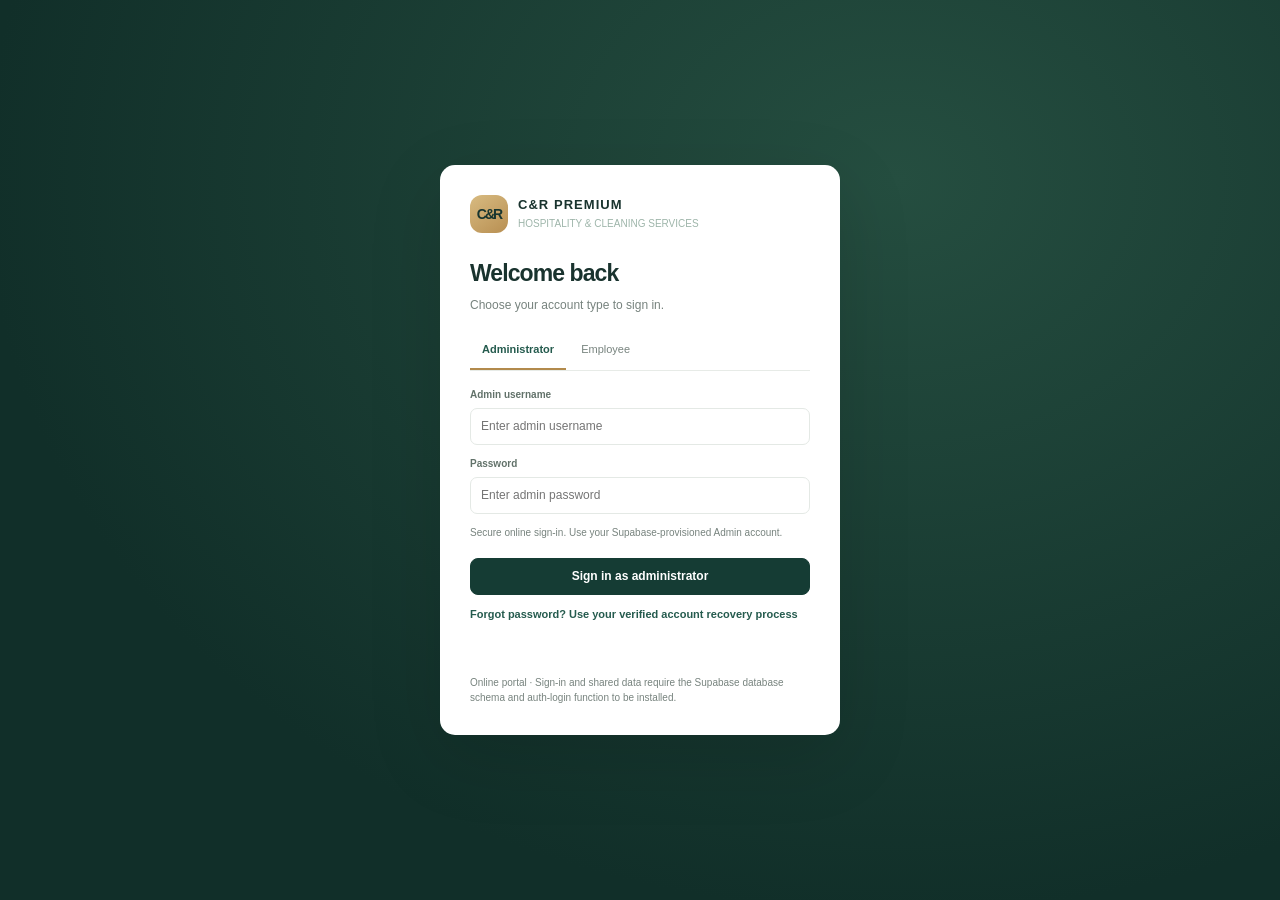
==== commit 26e00a58: "Add files via upload" ====
--- a/index.html
+++ b/index.html
@@ -12,18 +12,85 @@
 <link rel="stylesheet" href="style.css">
 </head>
 <body>
-<div id="authScreen" class="auth-screen"><section class="auth-box"><div class="auth-brand"><div class="brand-mark">C&amp;R</div><div><div class="brand-name">C&amp;R PREMIUM</div><div class="brand-sub">HOSPITALITY &amp; CLEANING SERVICES</div></div></div><h1>Welcome back</h1><p>Choose your account type to sign in.</p><div class="tabs auth-tabs"><button class="tab active" id="adminLoginTab" type="button" onclick="setLoginMode('Admin')">Administrator</button><button class="tab" id="employeeLoginTab" type="button" onclick="setLoginMode('Employee')">Employee</button></div><form id="adminLoginForm"><div class="field"><label>Admin username</label><input name="username" required placeholder="Enter admin username" autocomplete="username"></div><div class="field"><label>Password</label><input name="password" type="password" required placeholder="Enter admin password" autocomplete="current-password"></div><div class="hint">Demo sign-in: username <strong>admin</strong> · password <strong>CRadmin2026</strong></div><button class="btn primary" type="submit">Sign in as administrator</button></form><form id="employeeLoginForm" class="hidden"><div class="field"><label>Employee ID</label><input name="employeeId" required placeholder="e.g. CR-1001" autocomplete="username"></div><div class="field"><label>Password</label><input name="password" required type="password" placeholder="Enter your password" autocomplete="current-password"></div><div class="hint">First-time sign in? Use your Employee ID and the last 4 digits of your phone number.</div><button class="btn primary" type="submit">Sign in as employee</button></form><button type="button" class="text-link" onclick="setLoginMode('Reset')" style="margin:12px 0 0;padding:0">Forgot password? Reset with recovery phrase</button><form id="resetLoginForm" class="hidden" style="margin-top:12px"><div class="field"><label>Account type</label><select name="kind" id="resetKind" onchange="updateResetIdentity()"><option>Employee</option><option>Admin</option></select></div><div class="field"><label id="resetIdentityLabel">Employee ID</label><input name="account" required placeholder="Enter your sign-in ID"></div><div class="field"><label>Recovery phrase</label><input name="phrase" required></div><div class="field"><label>New password</label><input name="newPassword" type="password" minlength="4" required></div><button class="btn primary">Reset password</button><button type="button" class="btn" style="margin-top:8px" onclick="setLoginMode('Admin')">Back to sign in</button><div class="hint">Demo admin recovery phrase: <strong>CR-ADMIN-RESET</strong> (change it in Admin settings after signing in).</div></form><div id="loginError" class="hint" style="color:#b54940;min-height:17px"></div><div class="footnote">This standalone demo stores data in this browser only. Sign-in here is a demonstration, not production-grade security.</div></section></div>
-<div class="app" id="app"><aside class="sidebar"><div class="brand"><div class="brand-mark">C&amp;R</div><div class="brand-copy"><div class="brand-name">C&amp;R PREMIUM</div><div class="brand-sub">HOSPITALITY SERVICES</div></div></div><div class="nav-label">WORKSPACE</div><nav class="nav"><button class="active" data-view="overview"><span class="nav-icon">◫</span><span>Overview</span></button><button data-view="employees"><span class="nav-icon">♙</span><span>Employees</span></button><button data-view="requests"><span class="nav-icon">▤</span><span>Requests</span></button><button data-view="payments"><span class="nav-icon">◉</span><span>Payments</span></button><button data-view="progress"><span class="nav-icon">◷</span><span>Progress tracking</span></button><button data-view="messages"><span class="nav-icon">✉</span><span>Messages</span></button></nav><div class="nav-label">MANAGEMENT</div><nav class="nav"><button data-view="finance"><span class="nav-icon">＄</span><span>Company finance</span></button><button data-view="settings"><span class="nav-icon">⚙</span><span>Admin settings</span></button></nav><div class="side-bottom"><div class="side-note"><strong>Local-first workspace</strong>Records are saved in this browser on this device.</div></div></aside>
+<div id="authScreen" class="auth-screen"><section class="auth-box"><div class="auth-brand"><div class="brand-mark">C&amp;R</div><div><div class="brand-name">C&amp;R PREMIUM</div><div class="brand-sub">HOSPITALITY &amp; CLEANING SERVICES</div></div></div><h1>Welcome back</h1><p>Choose your account type to sign in.</p><div class="tabs auth-tabs"><button class="tab active" id="adminLoginTab" type="button" onclick="setLoginMode('Admin')">Administrator</button><button class="tab" id="employeeLoginTab" type="button" onclick="setLoginMode('Employee')">Employee</button></div><form id="adminLoginForm"><div class="field"><label>Admin username</label><input name="username" required placeholder="Enter admin username" autocomplete="username"></div><div class="field"><label>Password</label><input name="password" type="password" required placeholder="Enter admin password" autocomplete="current-password"></div><div class="hint">Secure online sign-in. Use your Supabase-provisioned Admin account.</div><button class="btn primary" type="submit">Sign in as administrator</button></form><form id="employeeLoginForm" class="hidden"><div class="field"><label>Employee ID</label><input name="employeeId" required placeholder="e.g. CR-1001" autocomplete="username"></div><div class="field"><label>Password</label><input name="password" required type="password" placeholder="Enter your password" autocomplete="current-password"></div><div class="hint">Use your Employee ID and the password issued by your administrator.</div><button class="btn primary" type="submit">Sign in as employee</button></form><button type="button" class="text-link" onclick="setLoginMode('Reset')" style="margin:12px 0 0;padding:0">Forgot password? Use your verified account recovery process</button><form id="resetLoginForm" class="hidden" style="margin-top:12px"><div class="field"><label>Account type</label><select name="kind" id="resetKind" onchange="updateResetIdentity()"><option>Employee</option><option>Admin</option></select></div><div class="field"><label id="resetIdentityLabel">Employee ID or admin</label><input name="account" required placeholder="Enter your account ID"></div><button class="btn primary">Send password reset email</button><button type="button" class="btn" style="margin-top:8px" onclick="setLoginMode('Admin')">Back to sign in</button><div class="hint">A reset link will be sent only if the account is active and has a verified email address.</div></form><section id="passwordRecoveryPane" class="hidden" style="margin-top:14px"><h2>Choose a new password</h2><p>Set a new password for your C&amp;R portal account.</p><form id="passwordRecoveryForm"><div class="field"><label>New password</label><input name="password" type="password" minlength="8" required autocomplete="new-password"></div><button class="btn primary">Update password</button></form><div id="recoveryMessage" class="hint"></div></section><div id="loginError" class="hint" style="color:#b54940;min-height:17px"></div><div class="footnote">Online portal · Sign-in and shared data require the Supabase database schema and auth-login function to be installed.</div></section></div>
+<div class="app" id="app"><aside class="sidebar"><div class="brand"><div class="brand-mark">C&amp;R</div><div class="brand-copy"><div class="brand-name">C&amp;R PREMIUM</div><div class="brand-sub">HOSPITALITY SERVICES</div></div></div><div class="nav-label">WORKSPACE</div><nav class="nav"><button class="active" data-view="overview"><span class="nav-icon">◫</span><span>Overview</span></button><button data-view="employees"><span class="nav-icon">♙</span><span>Employees</span></button><button data-view="requests"><span class="nav-icon">▤</span><span>Requests</span></button><button data-view="payments"><span class="nav-icon">◉</span><span>Payments</span></button><button data-view="progress"><span class="nav-icon">◷</span><span>Progress tracking</span></button><button data-view="messages"><span class="nav-icon">✉</span><span>Messages</span></button></nav><div class="nav-label">MANAGEMENT</div><nav class="nav"><button data-view="finance"><span class="nav-icon">＄</span><span>Company finance</span></button><button data-view="settings"><span class="nav-icon">⚙</span><span>Admin settings</span></button></nav><div class="side-bottom"><div class="side-note"><strong>Online workspace</strong>Data is shared through the configured Supabase project.</div></div></aside>
 <main class="main"><header class="topbar"><div class="crumb"><strong id="crumbCompany">C&amp;R Premium</strong> <span style="margin:0 7px;color:#c0c8c3">/</span><span id="crumbPage">Overview</span></div><div class="top-actions"><span class="badge" id="roleBadge">Admin</span><div class="avatar" id="userAvatar">AD</div><button class="btn" style="padding:7px 9px" onclick="logout()">Sign out</button></div></header><div class="content" id="content"></div></main></div>
 <div class="overlay" id="modalOverlay" onclick="if(event.target===this)closeModal()"><div class="modal" id="modalBox"><div class="modal-head"><div><h2 id="modalTitle">Employee profile</h2><p id="modalSub"></p></div><button class="close" onclick="closeModal()">×</button></div><div class="modal-body" id="modalBody"></div></div></div><div id="toast" class="toast"></div>
 <script>
-const SEED={company:{name:'C&R Premium Hospitality and Cleaning Services',address:'Doha, Qatar',phone:'+974 4400 1234',location:'Doha, Qatar'},employees:[
-{id:'CR-1001',name:'Aisha Rahman',position:'Housekeeping Supervisor',department:'Housekeeping',phone:'+974 5551 2480',email:'aisha.rahman@example.com',address:'Al Sadd, Doha',status:'Active',nationality:'Bangladeshi',qid:'284199001234567',qidIssue:'2024-01-10',qidExpiry:'2026-12-12',passport:'BM0845123',passportIssue:'2022-05-06',passportExpiry:'2027-05-05',password:'2480',progress:[],requests:[]},
-{id:'CR-1002',name:'Marco D’Souza',position:'Senior Cleaner',department:'Cleaning',phone:'+974 5552 7621',email:'marco.dsouza@example.com',address:'Bin Mahmoud, Doha',status:'Active',nationality:'Indian',qid:'291198776543210',qidIssue:'2023-08-14',qidExpiry:'2026-12-01',passport:'N7821304',passportIssue:'2021-06-03',passportExpiry:'2026-12-31',password:'7621',progress:[],requests:[]},
-{id:'CR-1003',name:'Noura Al-Kuwari',position:'Guest Services Agent',department:'Hospitality',phone:'+974 5553 9046',email:'noura.alkuwari@example.com',address:'West Bay, Doha',status:'Active',nationality:'Qatari',qid:'286199003456789',qidIssue:'2024-11-20',qidExpiry:'2028-11-19',passport:'QAT330941',passportIssue:'2023-02-11',passportExpiry:'2028-02-10',password:'9046',progress:[],requests:[]},
-{id:'CR-1004',name:'Samuel Okafor',position:'Facilities Attendant',department:'Facilities',phone:'+974 5554 1138',email:'samuel.okafor@example.com',address:'Najma, Doha',status:'On Leave',nationality:'Nigerian',qid:'277198809876543',qidIssue:'2022-12-01',qidExpiry:'2026-11-22',passport:'A09122458',passportIssue:'2020-07-15',passportExpiry:'2026-12-05',password:'1138',progress:[],requests:[]},
-{id:'CR-1005',name:'Fatima Hassan',position:'Room Attendant',department:'Housekeeping',phone:'+974 5555 6822',email:'fatima.hassan@example.com',address:'Old Airport, Doha',status:'Active',nationality:'Egyptian',qid:'290199223344556',qidIssue:'2024-03-01',qidExpiry:'2027-02-28',passport:'A12360987',passportIssue:'2021-08-12',passportExpiry:'2026-12-19',password:'6822',progress:[],requests:[]}],requests:[{id:'REQ-2418',employeeId:'CR-1001',type:'Annual leave',description:'Annual leave request — 5 working days',date:'2026-11-24',status:'Pending',source:'Employee'},{id:'REQ-2417',employeeId:'CR-1003',type:'Uniform request',description:'Replacement uniform set',date:'2026-11-22',status:'Under Process',source:'Admin'},{id:'REQ-2416',employeeId:'CR-1002',type:'Document renewal',description:'QID renewal processing',date:'2026-11-20',status:'Completed',source:'Admin'}],payments:[{id:'PAY-0084',employeeId:'CR-1001',amount:350,currency:'QAR',reason:'Transport allowance',date:'2026-11-22',method:'Bank',reference:'TRF-982401'},{id:'PAY-0083',employeeId:'CR-1003',amount:125,currency:'QAR',reason:'Uniform reimbursement',date:'2026-11-19',method:'Cash',reference:'CASH-1127'},{id:'PAY-0082',employeeId:'CR-1002',amount:75,currency:'USD',reason:'Meal allowance',date:'2026-11-15',method:'Card',reference:'CC-781023'}],progress:[{id:'PRG-102',employeeId:'CR-1003',title:'Complete guest service onboarding',status:'Under Process',date:'2026-11-24',updatedBy:'Admin',requestId:'REQ-2417'},{id:'PRG-101',employeeId:'CR-1002',title:'Submit renewed QID documents',status:'Completed',date:'2026-11-20',completedDate:'2026-11-21',updatedBy:'Admin',requestId:'REQ-2416'},{id:'PRG-100',employeeId:'CR-1001',title:'Confirm annual leave coverage',status:'Pending',date:'2026-11-24',updatedBy:'Employee',requestId:'REQ-2418'}]};
-let db;try{db=JSON.parse(localStorage.getItem('cr-premium-db'))||structuredClone(SEED)}catch(e){db=JSON.parse(JSON.stringify(SEED))}db.requestTypes=db.requestTypes||{'Annual leave':0,'Uniform request':100,'Document renewal':250,'Other request':0};db.messages=db.messages||[];db.security=db.security||{adminRecoveryPhrase:'CR-ADMIN-RESET'};db.financeEntries=db.financeEntries||[];db.employees.forEach(e=>{e.photo=e.photo||'';e.documents=e.documents||[];e.loginBlocked=!!e.loginBlocked;e.recoveryPhrase=e.recoveryPhrase||'';e.password=e.password||String(e.phone||'').replace(/\D/g,'').slice(-4)});db.requests.forEach(r=>{r.amountToPay=Number(r.amountToPay??db.requestTypes[r.type]??0);r.paid=!!r.paid});let role='Admin',currentEmployeeId=null,currentView='overview',employeeTab='basic',employeePhotoDraft='';const $=s=>document.querySelector(s);const esc=s=>String(s??'').replace(/[&<>"']/g,c=>({'&':'&amp;','<':'&lt;','>':'&gt;','"':'&quot;',"'":'&#39;'}[c]));function save(){localStorage.setItem('cr-premium-db',JSON.stringify(db))}function initials(n){return (n||'').split(/\s+/).slice(0,2).map(x=>x[0]).join('').toUpperCase()}function employee(id){return db.employees.find(e=>e.id===id)||{name:'Unknown',id}}function fmtDate(d){if(!d)return'—';return new Date(d+'T00:00:00').toLocaleDateString('en-GB',{day:'2-digit',month:'short',year:'numeric'})}function dateDiff(d){return Math.ceil((new Date(d+'T00:00:00')-new Date(new Date().toDateString()))/86400000)}function expiryStatus(d,days){if(!d)return'gray';let n=dateDiff(d);return n<0?'red':n<=days?'yellow':'green'}function statusBadge(s){let c={Completed:'green',Active:'green','Under Process':'blue',Pending:'yellow','On Hold':'purple',Rejected:'red','On Leave':'gray',Inactive:'gray'}[s]||'gray';return`<span class="badge ${c}">${esc(s||'—')}</span>`}function expiryBadge(d,days,label){let c=expiryStatus(d,days);let t=c==='red'?'Expired':c==='yellow'?`Expires in ${dateDiff(d)}d`:'Valid';return`<span class="badge ${c==='green'?'':c}">${label?esc(label)+': ':''}${t}</span>`}function persistRender(){save();render()}function toast(m){let t=$('#toast');t.textContent=m;t.classList.add('show');setTimeout(()=>t.classList.remove('show'),2400)}function setView(v){currentView=v;document.querySelectorAll('.nav button').forEach(b=>b.classList.toggle('active',b.dataset.view===v));render()}document.querySelectorAll('.nav button').forEach(b=>b.onclick=()=>setView(b.dataset.view));function showLogin(){$('#authScreen').style.display='flex';$('#app').classList.add('hidden')}function setLoginMode(r){$('#loginError').textContent='';let reset=r==='Reset';$('#adminLoginTab').classList.toggle('active',r==='Admin');$('#employeeLoginTab').classList.toggle('active',r==='Employee');$('#adminLoginForm').classList.toggle('hidden',r!=='Admin');$('#employeeLoginForm').classList.toggle('hidden',r!=='Employee');$('#resetLoginForm').classList.toggle('hidden',!reset);$('#adminLoginTab').classList.toggle('hidden',reset);$('#employeeLoginTab').classList.toggle('hidden',reset)}function updateResetIdentity(){let admin=$('#resetKind').value==='Admin';$('#resetIdentityLabel').textContent=admin?'Admin username':'Employee ID';$('#resetLoginForm [name="account"]').placeholder=admin?'admin':'e.g. CR-1001'}function logout(){currentEmployeeId=null;role='Admin';currentView='overview';$('#app').classList.add('hidden');$('#authScreen').style.display='flex';setLoginMode('Admin')}
+// C&R Premium browser client. Only the project's publishable key belongs here.
+const CR_SUPABASE_URL='https://rofutqriwaslrbwkcqth.supabase.co';
+const CR_SUPABASE_PUBLISHABLE_KEY='sb_publishable_mOnjPjOdTTPH_UEpavx_vg_4-mZy0Kx';
+const CR_LOGIN_FUNCTION=CR_SUPABASE_URL+'/functions/v1/auth-login';
+const CR_RECOVERY_FUNCTION=CR_SUPABASE_URL+'/functions/v1/auth-recovery';
+let crSupabase=null,crCloudMode=true,crCloudBaseline=null,crCloudTimer=0,crCloudBusy=false;
+async function crClient(){if(crSupabase)return crSupabase;const m=await import('https://esm.sh/@supabase/supabase-js@2');crSupabase=m.createClient(CR_SUPABASE_URL,CR_SUPABASE_PUBLISHABLE_KEY,{auth:{persistSession:true,autoRefreshToken:true,detectSessionInUrl:true}});crSupabase.auth.onAuthStateChange((event)=>{if(event==='PASSWORD_RECOVERY')setTimeout(()=>window.showCloudPasswordRecovery?.(),0)});return crSupabase}
+function crDate(v){return v?String(v).slice(0,10):''}
+function crEmp(r){return{id:r.employee_id,name:r.full_name,position:r.position||'',department:r.department||'',phone:r.phone||'',email:r.email||r.login_email||'',address:r.address||'',status:r.status||'Active',nationality:r.nationality||'',qid:r.qid_number||'',qidIssue:crDate(r.qid_issue),qidExpiry:crDate(r.qid_expiry),passport:r.passport_number||'',passportIssue:crDate(r.passport_issue),passportExpiry:crDate(r.passport_expiry),photo_path:r.photo_path||'',photo:'',loginBlocked:!!r.login_blocked,documents:[],user_id:r.user_id||null}}
+function crRequest(r){return{id:r.client_ref||r.id,_cloudId:r.id,employeeId:r.employee_id,type:r.request_type,description:r.description||'',amountToPay:Number(r.amount_to_pay||0),date:crDate(r.created_at),status:r.status,paymentStatus:r.payment_status,paid:r.payment_status==='Paid',paidDate:crDate(r.paid_at),source:r.source||'Employee'}}
+function crPayment(r){return{id:r.client_ref||r.id,_cloudId:r.id,employeeId:r.employee_id,amount:Number(r.amount||0),currency:r.currency,reason:r.reason,date:crDate(r.payment_date),method:r.method,reference:r.reference||''}}
+function crProgress(r){return{id:r.client_ref||r.id,_cloudId:r.id,employeeId:r.employee_id,title:r.title,status:r.status,date:crDate(r.updated_at),completedDate:crDate(r.completed_at),updatedBy:r.updated_by_role||'Admin',requestId:r.request_id||''}}
+function crMessage(r){return{id:r.client_ref||r.id,_cloudId:r.id,employeeId:r.employee_id,type:r.message_type||'Message',subject:r.subject,body:r.body,date:crDate(r.sent_at)}}
+async function crQuery(q,label){const {data,error}=await q;if(error)throw new Error(label+': '+error.message);return data||[]}
+async function crLoad(roleValue,empId,userId){const c=await crClient();
+ const [settings,prices]=await Promise.all([crQuery(c.from('company_settings').select('*').eq('id',1),'Company settings'),crQuery(c.from('request_prices').select('*'),'Request prices')]);
+ let empRows,reqs,pays,progress,docs,messages,finance,teamOpen=0;
+ if(roleValue==='Admin'){
+  [empRows,reqs,pays,progress,docs,messages,finance]=await Promise.all([
+   crQuery(c.from('employees').select('*').order('full_name'),'Employees'),crQuery(c.from('employee_requests').select('*').order('created_at',{ascending:false}),'Requests'),crQuery(c.from('employee_payments').select('*').order('payment_date',{ascending:false}),'Payments'),crQuery(c.from('employee_progress').select('*').order('updated_at',{ascending:false}),'Progress'),crQuery(c.from('employee_documents').select('*').order('uploaded_at',{ascending:false}),'Documents'),crQuery(c.from('employee_messages').select('*').order('sent_at',{ascending:false}),'Messages'),crQuery(c.from('finance_entries').select('*').order('entry_date',{ascending:false}),'Company finance')]);
+ }else{
+  const [directory,teamCount,own,rr,pp,pg,dd,mm]=await Promise.all([
+   c.rpc('team_directory'),c.rpc('team_open_request_count'),crQuery(c.from('employees').select('*').eq('employee_id',empId).single(),'My profile'),crQuery(c.from('employee_requests').select('*').eq('employee_id',empId).order('created_at',{ascending:false}),'My requests'),crQuery(c.from('employee_payments').select('*').eq('employee_id',empId).order('payment_date',{ascending:false}),'My payments'),crQuery(c.from('employee_progress').select('*').eq('employee_id',empId).order('updated_at',{ascending:false}),'My progress'),crQuery(c.from('employee_documents').select('*').eq('employee_id',empId).order('uploaded_at',{ascending:false}),'My documents'),crQuery(c.from('employee_messages').select('*').eq('employee_id',empId).order('sent_at',{ascending:false}),'My messages')]);
+  if(directory.error)throw new Error('Team directory: '+directory.error.message);if(teamCount.error)throw new Error('Team request count: '+teamCount.error.message);teamOpen=Number(teamCount.data||0);
+  const current=own.data;empRows=(directory.data||[]).map(x=>({employee_id:x.employee_id,full_name:x.full_name,position:x.position,status:'Active'}));const ix=empRows.findIndex(x=>x.employee_id===empId);if(ix>=0)empRows[ix]=current;else empRows.push(current);
+  reqs=rr;pays=pp;progress=pg;docs=dd;messages=mm;finance=[];
+ }
+ const employees=empRows.map(crEmp);
+ for(const e of employees){if(e.photo_path){try{const {data,error}=await c.storage.from('employee-documents').createSignedUrl(e.photo_path,3600);if(!error)e.photo=data.signedUrl}catch{}}}
+ const reqList=reqs.map(crRequest),reqByUuid=new Map(reqList.map(r=>[r._cloudId,r.id]));
+ const progressList=progress.map(r=>{const x=crProgress(r);x.requestId=reqByUuid.get(r.request_id)||'';return x});
+ for(const d of docs){let e=employees.find(x=>x.id===d.employee_id);if(!e)continue;let signed='';try{const {data,error}=await c.storage.from('employee-documents').createSignedUrl(d.storage_path,3600);if(!error)signed=data.signedUrl}catch{}e.documents.push({id:d.client_ref||d.id,_cloudId:d.id,kind:d.document_type,name:d.file_name,mime:d.mime_type,data:signed,storage_path:d.storage_path,date:crDate(d.uploaded_at),source:'Employee'})}
+ const co=settings[0]||{};return {company:{name:co.company_name||'C&R Premium Hospitality and Cleaning Services',address:co.address||'',phone:co.phone||'',location:co.location||''},employees,requests:reqList,payments:pays.map(crPayment),progress:progressList,messages:messages.map(crMessage),financeEntries:finance.map(r=>({id:r.client_ref||r.id,_cloudId:r.id,type:r.entry_type,description:r.description,amount:Number(r.amount_qar||0),date:crDate(r.entry_date)})),requestTypes:Object.fromEntries(prices.map(x=>[x.request_type,Number(x.amount_qar||0)])),teamOpenRequestCount:roleValue==='Employee'?teamOpen:null,security:{},_cloudUserId:userId};
+}
+async function crUploadDataUri(c,path,dataUri,mime){if(!dataUri||!dataUri.startsWith('data:'))return;const res=await fetch(dataUri),blob=await res.blob();const {error}=await c.storage.from('employee-documents').upload(path,blob,{upsert:true,contentType:mime||blob.type||'application/octet-stream'});if(error)throw error;return path}
+async function crSync(db,roleValue,userId){const c=await crClient(),employees=db.employees||[];if(roleValue!=='Admin'){
+  const prior=new Set((crCloudBaseline?.requests||[]).map(x=>x.id));
+  for(const r of db.requests||[])if(r.employeeId===currentEmployeeId&&!prior.has(r.id)){const {error}=await c.from('employee_requests').insert({client_ref:r.id,employee_id:r.employeeId,request_type:r.type,description:r.description||'',amount_to_pay:Number(r.amountToPay||0),status:'Pending',payment_status:'Not paid',source:'Employee',created_by:userId});if(error)throw error}
+  const own=employees.find(x=>x.id===currentEmployeeId);
+  if(own?.photo?.startsWith('data:')){const path=await crUploadDataUri(c,`${own.id}/profile-${Date.now()}.jpg`,own.photo,'image/jpeg');await crSetOwnPhoto(path);own.photo_path=path;const {data}=await c.storage.from('employee-documents').createSignedUrl(path,3600);if(data)own.photo=data.signedUrl}
+  for(const e of employees.filter(x=>x.id===currentEmployeeId))for(const d of e.documents||[]){let path=d.storage_path;if(d.data?.startsWith('data:')){path=path||`${e.id}/${d.id}-${String(d.name||'file').replace(/[^\w.-]/g,'_')}`;await crUploadDataUri(c,path,d.data,d.mime);d.storage_path=path}if(path){const {error}=await c.from('employee_documents').upsert({client_ref:d.id,employee_id:e.id,document_type:d.kind||'Other document',file_name:d.name||'document',storage_path:path,mime_type:d.mime||'application/octet-stream',file_size:0,uploaded_by:userId},{onConflict:'client_ref'});if(error)throw error}}
+  crCloudBaseline=JSON.parse(JSON.stringify(db));return;
+ }
+ for(const e of employees){let photoPath=e.photo_path||null;if(e.photo?.startsWith('data:'))photoPath=await crUploadDataUri(c,`${e.id}/photo.jpg`,e.photo,'image/jpeg')||photoPath;
+  const row={employee_id:e.id,user_id:e.user_id||null,login_email:e.email,full_name:e.name,position:e.position||'',department:e.department||'',phone:e.phone||'',email:e.email||'',address:e.address||'',status:e.status||'Active',nationality:e.nationality||'',qid_number:e.qid||'',qid_issue:e.qidIssue||null,qid_expiry:e.qidExpiry||null,passport_number:e.passport||'',passport_issue:e.passportIssue||null,passport_expiry:e.passportExpiry||null,photo_path:photoPath,login_blocked:!!e.loginBlocked};const {error}=await c.from('employees').upsert(row,{onConflict:'employee_id'});if(error)throw error;e.photo_path=photoPath;
+ }
+ const allTables=[
+  ['employee_requests',db.requests||[],r=>({client_ref:r.id,employee_id:r.employeeId,request_type:r.type,description:r.description||'',amount_to_pay:Number(r.amountToPay||0),status:r.status||'Pending',payment_status:r.paid?'Paid':'Not paid',paid_at:r.paid?(r.paidDate||new Date().toISOString()):null,source:r.source||'Admin',created_by:userId})],
+  ['employee_payments',db.payments||[],r=>({client_ref:r.id,employee_id:r.employeeId,amount:Number(r.amount||0),currency:r.currency||'QAR',reason:r.reason||'',payment_date:r.date||new Date().toISOString().slice(0,10),method:r.method||'Bank',reference:r.reference||'',created_by:userId})],
+  ['employee_progress',db.progress||[],r=>({client_ref:r.id,employee_id:r.employeeId,request_id:(db.requests||[]).find(q=>q.id===r.requestId)?._cloudId||null,title:r.title,status:r.status||'Pending',updated_by:userId,updated_by_role:r.updatedBy||'Admin',completed_at:r.completedDate||null})],
+  ['employee_messages',db.messages||[],r=>({client_ref:r.id,employee_id:r.employeeId,subject:r.subject||'',body:r.body||'',message_type:r.type||'Message',sent_by:userId})],
+  ['finance_entries',db.financeEntries||[],r=>({client_ref:r.id,entry_type:r.type,description:r.description||'',amount_qar:Number(r.amount||0),entry_date:r.date||new Date().toISOString().slice(0,10),created_by:userId})]
+ ];
+ for(const [table,items,map] of allTables){if(items.length){const {error}=await c.from(table).upsert(items.map(map),{onConflict:'client_ref'});if(error)throw new Error(table+': '+error.message);if(table==='employee_requests'){const {data,error:readError}=await c.from(table).select('id,client_ref').in('client_ref',items.map(x=>x.id));if(readError)throw readError;const ids=new Map((data||[]).map(x=>[x.client_ref,x.id]));for(const item of items)item._cloudId=ids.get(item.id)||item._cloudId}}}
+ const prices=Object.entries(db.requestTypes||{}).map(([request_type,amount_qar])=>({request_type,amount_qar:Number(amount_qar||0)}));if(prices.length){const {error}=await c.from('request_prices').upsert(prices,{onConflict:'request_type'});if(error)throw error}
+ const {error}=await c.from('company_settings').upsert({id:1,company_name:db.company.name,address:db.company.address||'',phone:db.company.phone||'',location:db.company.location||''},{onConflict:'id'});if(error)throw error;
+  for(const e of employees.filter(x=>x.id===currentEmployeeId))for(const d of e.documents||[]){let path=d.storage_path;if(d.data?.startsWith('data:')){path=path||`${e.id}/${d.id}-${String(d.name||'file').replace(/[^\w.-]/g,'_')}`;await crUploadDataUri(c,path,d.data,d.mime);d.storage_path=path}if(path){const {error}=await c.from('employee_documents').upsert({client_ref:d.id,employee_id:e.id,document_type:d.kind||'Other document',file_name:d.name||'document',storage_path:path,mime_type:d.mime||'application/octet-stream',file_size:0,uploaded_by:userId},{onConflict:'client_ref'});if(error)throw error}}
+ crCloudBaseline=JSON.parse(JSON.stringify(db));
+}
+async function crSignIn(identifier,password){const res=await fetch(CR_LOGIN_FUNCTION,{method:'POST',headers:{'Content-Type':'application/json','apikey':CR_SUPABASE_PUBLISHABLE_KEY},body:JSON.stringify({identifier,password})});let body={};try{body=await res.json()}catch{}if(!res.ok)throw new Error(body.error||'Online sign-in failed.');const c=await crClient();const {data,error}=await c.auth.setSession({access_token:body.access_token,refresh_token:body.refresh_token});if(error)throw error;return body.user}
+async function crSignOut(){if(crSupabase)await crSupabase.auth.signOut()}
+async function crRequestReset(identifier){const res=await fetch(CR_RECOVERY_FUNCTION,{method:'POST',headers:{'Content-Type':'application/json','apikey':CR_SUPABASE_PUBLISHABLE_KEY},body:JSON.stringify({identifier})});let body={};try{body=await res.json()}catch{}if(!res.ok)throw new Error(body.error||'Could not request password reset.');return body.message}
+function crSetBaseline(state){crCloudBaseline=JSON.parse(JSON.stringify(state))}
+async function crSetOwnPhoto(path){const c=await crClient();const {error}=await c.rpc('set_own_employee_photo',{new_photo_path:path});if(error)throw error}
+async function crSetPassword(password){const c=await crClient();const {error}=await c.auth.updateUser({password});if(error)throw error}
+async function crRestoreSession(){const c=await crClient();if(location.hash.includes('type=recovery'))return null;const {data,error}=await c.auth.getSession();if(error)throw error;if(!data.session)return null;const {data:p,error:pe}=await c.from('profiles').select('role,employee_id,active').eq('user_id',data.session.user.id).single();if(pe||!p?.active)throw pe||new Error('This portal account is inactive.');return {role:p.role==='admin'?'Admin':'Employee',employeeId:p.employee_id,userId:data.session.user.id}}
+async function crDeleteDocument(id,path){const c=await crClient();const {error}=await c.from('employee_documents').delete().eq('client_ref',id);if(error)throw error;if(path){const {error:storageError}=await c.storage.from('employee-documents').remove([path]);if(storageError)throw storageError}}
+async function crDelete(type,id){const tables={requests:'employee_requests',payments:'employee_payments',progress:'employee_progress',messages:'employee_messages',financeEntries:'finance_entries'};if(!tables[type])return;const c=await crClient();const {error}=await c.from(tables[type]).delete().eq('client_ref',id);if(error)throw error}
+async function crScheduleSync(){if(!crCloudMode||!window.currentCloudUser)return;clearTimeout(crCloudTimer);crCloudTimer=setTimeout(async()=>{if(crCloudBusy){crCloudTimer=setTimeout(()=>crScheduleSync(),500);return}crCloudBusy=true;try{await crSync(db,role,window.currentCloudUser.userId);toast('Changes synchronized online.')}catch(e){console.error(e);toast('Online save failed: '+e.message)}finally{crCloudBusy=false}},350)}
+window.CrCloud={url:CR_SUPABASE_URL,signIn:crSignIn,signOut:crSignOut,load:crLoad,restore:crRestoreSession,setPassword:crSetPassword,requestReset:crRequestReset,delete:crDelete,deleteDocument:crDeleteDocument,setBaseline:crSetBaseline,schedule:crScheduleSync};
+</script>
+<script>
+const SEED={company:{name:'C&R Premium Hospitality and Cleaning Services',address:'',phone:'',location:''},employees:[],requests:[],payments:[],progress:[],messages:[],requestTypes:{},financeEntries:[],security:{}}
+let db=JSON.parse(JSON.stringify(SEED));db.requestTypes=db.requestTypes||{'Annual leave':0,'Uniform request':100,'Document renewal':250,'Other request':0};db.messages=db.messages||[];db.security=db.security||{};db.financeEntries=db.financeEntries||[];db.employees.forEach(e=>{e.photo=e.photo||'';e.documents=e.documents||[];e.loginBlocked=!!e.loginBlocked});db.requests.forEach(r=>{r.amountToPay=Number(r.amountToPay??db.requestTypes[r.type]??0);r.paid=!!r.paid});let role='Admin',currentEmployeeId=null,currentView='overview',employeeTab='basic',employeePhotoDraft='';const $=s=>document.querySelector(s);const esc=s=>String(s??'').replace(/[&<>"']/g,c=>({'&':'&amp;','<':'&lt;','>':'&gt;','"':'&quot;',"'":'&#39;'}[c]));function save(){if(crCloudMode){CrCloud.schedule();return}localStorage.setItem('cr-premium-db',JSON.stringify(db))}function initials(n){return (n||'').split(/\s+/).slice(0,2).map(x=>x[0]).join('').toUpperCase()}function employee(id){return db.employees.find(e=>e.id===id)||{name:'Unknown',id}}function fmtDate(d){if(!d)return'—';return new Date(d+'T00:00:00').toLocaleDateString('en-GB',{day:'2-digit',month:'short',year:'numeric'})}function dateDiff(d){return Math.ceil((new Date(d+'T00:00:00')-new Date(new Date().toDateString()))/86400000)}function expiryStatus(d,days){if(!d)return'gray';let n=dateDiff(d);return n<0?'red':n<=days?'yellow':'green'}function statusBadge(s){let c={Completed:'green',Active:'green','Under Process':'blue',Pending:'yellow','On Hold':'purple',Rejected:'red','On Leave':'gray',Inactive:'gray'}[s]||'gray';return`<span class="badge ${c}">${esc(s||'—')}</span>`}function expiryBadge(d,days,label){let c=expiryStatus(d,days);let t=c==='red'?'Expired':c==='yellow'?`Expires in ${dateDiff(d)}d`:'Valid';return`<span class="badge ${c==='green'?'':c}">${label?esc(label)+': ':''}${t}</span>`}function persistRender(){save();render()}function toast(m){let t=$('#toast');t.textContent=m;t.classList.add('show');setTimeout(()=>t.classList.remove('show'),2400)}function setView(v){currentView=v;document.querySelectorAll('.nav button').forEach(b=>b.classList.toggle('active',b.dataset.view===v));render()}document.querySelectorAll('.nav button').forEach(b=>b.onclick=()=>setView(b.dataset.view));function showLogin(){$('#authScreen').style.display='flex';$('#app').classList.add('hidden')}function setLoginMode(r){$('#loginError').textContent='';let reset=r==='Reset';$('#adminLoginTab').classList.toggle('active',r==='Admin');$('#employeeLoginTab').classList.toggle('active',r==='Employee');$('#adminLoginForm').classList.toggle('hidden',r!=='Admin');$('#employeeLoginForm').classList.toggle('hidden',r!=='Employee');$('#resetLoginForm').classList.toggle('hidden',!reset);$('#adminLoginTab').classList.toggle('hidden',reset);$('#employeeLoginTab').classList.toggle('hidden',reset)}function updateResetIdentity(){let admin=$('#resetKind').value==='Admin';$('#resetIdentityLabel').textContent=admin?'Admin username':'Employee ID';$('#resetLoginForm [name="account"]').placeholder=admin?'admin':'e.g. CR-1001'}function logout(){currentEmployeeId=null;role='Admin';currentView='overview';$('#app').classList.add('hidden');$('#authScreen').style.display='flex';setLoginMode('Admin')}
 function render(){if(!db)return;$('#crumbCompany').textContent=db.company.name.split(' ').slice(0,2).join(' ');$('#crumbPage').textContent={overview:'Overview',employees:'Employees',requests:'Requests',payments:'Payments',progress:'Progress tracking',messages:'Messages',finance:'Company finance',settings:'Admin settings'}[currentView]||'Overview';let c=$('#content');if(role==='Employee'&&!currentEmployeeId){c.innerHTML='<div class="empty">Choose an employee identity from your profile.</div>';return}c.innerHTML=({overview:overviewPage,employees:employeesPage,requests:requestsPage,payments:paymentsPage,progress:progressPage,messages:messagesPage,finance:financePage,settings:settingsPage}[currentView]||overviewPage)()}
 function head(title,sub,button=''){return`<div class="page-head"><div><div class="eyebrow">C&amp;R PREMIUM · WORKFORCE</div><h1>${title}</h1><p>${sub}</p></div>${button}</div>`}function overviewPage(){if(role==='Employee'){let e=employee(currentEmployeeId),open=db.requests.filter(r=>!['Completed','Rejected'].includes(r.status)).length,mine=db.requests.filter(r=>r.employeeId===currentEmployeeId),due=mine.filter(r=>!['Completed','Rejected'].includes(r.status)).reduce((a,r)=>a+Number(r.amountToPay||0),0),paid=db.payments.filter(p=>p.employeeId===currentEmployeeId).reduce((a,p)=>a+Number(p.amount||0),0);return`${head(`Welcome, ${esc(e.name)}`,'Your employee portal · team overview and your personal account totals.',`<button class="btn primary" onclick="openProfile('${e.id}')">My profile &amp; settings</button>`)}<div class="metrics"><div class="metric"><div class="metric-top">Employees <span class="metric-icon">♙</span></div><div class="metric-value">${db.employees.length}</div><div class="metric-foot">People on the team</div></div><div class="metric"><div class="metric-top">Open requests (team) <span class="metric-icon">▤</span></div><div class="metric-value">${open}</div><div class="metric-foot">Open requests across all employees</div></div><div class="metric"><div class="metric-top">Your payments recorded <span class="metric-icon">◉</span></div><div class="metric-value">QAR ${paid.toLocaleString()}</div><div class="metric-foot">Payments linked to your account only</div></div><div class="metric"><div class="metric-top">Your request amount due <span class="metric-icon">◷</span></div><div class="metric-value">QAR ${due.toLocaleString()}</div><div class="metric-foot">Open requests linked to your account only</div></div></div><div class="dash-grid"><section class="card"><div class="card-head"><div><h2>Team directory</h2><p>Names and professions only</p></div><button class="text-link" onclick="setView('employees')">View team →</button></div><div class="row-items">${db.employees.slice(0,6).map(x=>`<div class="record"><div class="person">${x.photo?`<img class="person-avatar" src="${x.photo}" alt="">`:`<div class="person-avatar">${initials(x.name)}</div>`}<div><strong>${esc(x.name)}</strong><small>${esc(x.position)}</small></div></div></div>`).join('')}</div></section><section class="card"><div class="card-head"><div><h2>Your notifications</h2><p>Messages from your administrator</p></div><button class="text-link" onclick="setView('messages')">Open inbox →</button></div>${db.messages.filter(m=>m.employeeId===currentEmployeeId).slice(0,4).map(m=>`<div class="record"><div><strong>${esc(m.subject)}</strong><small>${esc(m.body)} · ${fmtDate(m.date)}</small></div></div>`).join('')||'<div class="empty">No messages yet.</div>'}</section></div><section class="card section-gap"><div class="card-head"><div><h2>Your recent requests</h2><p>Only your own request and payment details are shown.</p></div><button class="text-link" onclick="setView('requests')">My requests →</button></div><div class="row-items">${mine.slice(0,5).map(r=>`<div class="record"><div><strong>${esc(r.type)} · QAR ${Number(r.amountToPay||0).toLocaleString()}</strong><small>${esc(r.description||'')} · ${fmtDate(r.date)}</small></div>${statusBadge(r.status)}</div>`).join('')||'<div class="empty">No requests yet.</div>'}</div></section>`}let alerts=[];db.employees.forEach(e=>{[['QID',e.qidExpiry,30],['Passport',e.passportExpiry,60]].forEach(([type,d,lim])=>{let st=expiryStatus(d,lim);if(st==='red'||st==='yellow')alerts.push({e,type,d,st})})});alerts.sort((a,b)=>dateDiff(a.d)-dateDiff(b.d));let open=db.requests.filter(x=>!['Completed','Rejected'].includes(x.status)).length,paid=db.payments.filter(x=>x.currency==='QAR').reduce((s,x)=>s+Number(x.amount||0),0);return`${head('Good day, Admin','Here’s what’s happening across your workforce today.','<button class="btn primary" onclick="openEmployee()">＋ Add employee</button>')}<div class="metrics"><div class="metric"><div class="metric-top">Total employees <span class="metric-icon">♙</span></div><div class="metric-value">${db.employees.length}</div><div class="metric-foot">${db.employees.filter(e=>e.status==='Active').length} active team members</div></div><div class="metric"><div class="metric-top">Open requests <span class="metric-icon">▤</span></div><div class="metric-value">${open}</div><div class="metric-foot">Awaiting action or in progress</div></div><div class="metric"><div class="metric-top">QAR payments tracked <span class="metric-icon">◉</span></div><div class="metric-value">QAR ${paid.toLocaleString()}</div><div class="metric-foot">Across recorded payments</div></div><div class="metric"><div class="metric-top">Document alerts <span class="metric-icon">⚑</span></div><div class="metric-value">${alerts.length}</div><div class="metric-foot">${alerts.filter(a=>a.st==='red').length} expired · ${alerts.filter(a=>a.st==='yellow').length} expiring soon</div></div></div><div class="dash-grid"><section class="card"><div class="card-head"><div><h2>Document expiry alerts</h2><p>QID alerts within 30 days · passport alerts within 60 days</p></div><button class="text-link" onclick="setView('employees')">View employees →</button></div><div class="alert-list">${alerts.length?alerts.slice(0,6).map(a=>`<div class="alert ${a.st==='yellow'?'warn':''}"><span class="alert-dot"></span><div class="alert-main"><strong>${esc(a.e.name)} · ${a.type}</strong><span>${a.st==='red'?'Expired':`Expires ${fmtDate(a.d)}`}</span></div>${expiryBadge(a.d,a.type==='QID'?30:60)}</div>`).join(''):'<div class="empty">All employee documents are currently in date.</div>'}</div></section><section class="card"><div class="card-head"><div><h2>Recent requests</h2><p>Latest employee and admin activity</p></div><button class="text-link" onclick="setView('requests')">All requests →</button></div><div class="row-items">${db.requests.slice(0,4).map(r=>`<div class="record"><div><strong>${esc(r.type)} <span class="small-muted">${esc(r.id)}</span></strong><small>${esc(employee(r.employeeId).name)} · ${fmtDate(r.date)}</small></div>${statusBadge(r.status)}</div>`).join('')}</div></section></div><section class="card section-gap"><div class="card-head"><div><h2>Employee directory</h2><p>Quick view of your team</p></div><button class="text-link" onclick="setView('employees')">Open directory →</button></div><div class="table-wrap">${employeeTable(db.employees)}</div></section><section class="card section-gap"><div class="card-head"><div><h2>All employee payments</h2><p>Complete payment ledger across the workforce</p></div><button class="text-link" onclick="setView('payments')">Open payment records →</button></div><div class="table-wrap">${paymentTable(db.payments)}</div></section>`}
 function employeeTable(list){if(role==='Employee')return`<table class="table"><thead><tr><th>Employee</th><th>Profession</th></tr></thead><tbody>${list.map(e=>`<tr><td><div class="person">${e.photo?`<img class="person-avatar" src="${e.photo}" alt="">`:`<div class="person-avatar">${initials(e.name)}</div>`}<div><strong>${esc(e.name)}</strong></div></div></td><td>${esc(e.position)}</td></tr>`).join('')||'<tr><td colspan="2" class="empty">No employees found.</td></tr>'}</tbody></table>`;return`<table class="table admin-employee-table"><thead><tr><th>Employee</th><th>QID number</th><th>Nationality</th><th>Requests</th><th>Payments made</th><th>Department</th><th>Phone</th><th>QID expiry</th><th>Passport expiry</th><th>Status</th><th></th></tr></thead><tbody>${list.map(e=>{let reqs=db.requests.filter(r=>r.employeeId===e.id),pays=db.payments.filter(x=>x.employeeId===e.id),sumByCurrency={};pays.forEach(p=>sumByCurrency[p.currency]=(sumByCurrency[p.currency]||0)+Number(p.amount||0));let paySummary=Object.entries(sumByCurrency).map(([c,n])=>`${c} ${n.toLocaleString()}`).join(' · ')||'—';return`<tr><td><div class="person">${e.photo?`<img class="person-avatar" src="${e.photo}" alt="">`:`<div class="person-avatar">${initials(e.name)}</div>`}<div><strong>${esc(e.name)}</strong><small>${esc(e.id)} · ${esc(e.position)}</small></div></div></td><td class="nowrap">${esc(e.qid||'—')}</td><td>${esc(e.nationality||'—')}</td><td><button class="text-link" onclick="openProfile('${e.id}','requests')">${reqs.length} request${reqs.length===1?'':'s'}</button></td><td class="nowrap"><button class="text-link" onclick="openProfile('${e.id}','payments')">${esc(paySummary)}</button></td><td>${esc(e.department)}</td><td>${esc(e.phone)}</td><td>${expiryBadge(e.qidExpiry,30)}</td><td>${expiryBadge(e.passportExpiry,60)}</td><td>${role==='Admin'?`<select class="filter" onchange="setEmployeeStatus('${e.id}',this.value)">${['Active','On Leave','Inactive'].map(v=>`<option ${e.status===v?'selected':''}>${v}</option>`).join('')}</select>`:statusBadge(e.status)}</td><td><button class="icon-btn" onclick="openProfile('${e.id}')">View ↗</button></td></tr>`}).join('')||'<tr><td colspan="11" class="empty">No employees found.</td></tr>'}</tbody></table>`}
@@ -35,16 +102,28 @@
 function messagesPage(){let items=role==='Admin'?db.messages:db.messages.filter(m=>m.employeeId===currentEmployeeId);return`${head(role==='Admin'?'Employee messages':'Your messages',role==='Admin'?'Send a direct notification or message to an employee.':'Messages and notifications from your administrator.',role==='Admin'?'<button class="btn primary" onclick="openMessage()">＋ Send message</button>':'')}<div class="row-items">${items.slice().reverse().map(m=>`<section class="card"><div class="card-head"><div><h2>${esc(m.subject)}</h2><p>${role==='Admin'?'To '+esc(employee(m.employeeId).name)+' · ':''}${fmtDate(m.date)}</p></div><span class="badge">${esc(m.type||'Message')}</span></div><div>${esc(m.body)}</div></section>`).join('')||'<section class="card empty">No messages yet.</section>'}</div>`}function openMessage(){if(role!=='Admin')return;openModal('Send employee message','Send privately to one employee or choose All employees to broadcast.',`<form id="messageForm"><div class="form-grid"><div class="field"><label>Send to employee</label><select name="employeeId"><option value="__ALL__">All employees · Broadcast</option>${db.employees.map(e=>`<option value="${e.id}">${esc(e.name)} · ${e.id}</option>`).join('')}</select></div><div class="field"><label>Message type</label><select name="type"><option>Notification</option><option>Message</option></select></div><div class="field full"><label>Subject</label><input name="subject" required></div><div class="field full"><label>Message</label><textarea name="body" required></textarea></div></div><div class="form-actions"><button type="button" class="btn" onclick="closeModal()">Cancel</button><button class="btn primary">Send message</button></div></form>`,true);$('#messageForm').onsubmit=ev=>{ev.preventDefault();let x=Object.fromEntries(new FormData(ev.currentTarget)),date=new Date().toISOString().slice(0,10),stamp=Date.now();if(x.employeeId==='__ALL__'){db.employees.forEach((e,i)=>db.messages.push({...x,employeeId:e.id,broadcast:true,date,id:'MSG-'+stamp+'-'+i}))}else db.messages.push({...x,broadcast:false,date,id:'MSG-'+stamp});save();closeModal();render();toast(x.employeeId==='__ALL__'?`Broadcast sent to ${db.employees.length} employees`:'Message sent')}}
 function csvEscape(v){let x=String(v??'');if(/^[=+@\-\t\r]/.test(x))x="'"+x;return'"'+x.replace(/"/g,'""')+'"'}function downloadCSV(name,rows){let text='\ufeff'+rows.map(r=>r.map(csvEscape).join(',')).join('\r\n'),blob=new Blob([text],{type:'text/csv;charset=utf-8'}),a=document.createElement('a');a.href=URL.createObjectURL(blob);a.download=name;document.body.append(a);a.click();a.remove();setTimeout(()=>URL.revokeObjectURL(a.href),1000)}function exportRows(type){if(type==='budget'){let rows=[['Company budget report',db.company.name],['Generated',new Date().toLocaleString()],[],['Date','Activity type','Description','Amount (QAR)']],entries=[...db.financeEntries.map(x=>[x.date,x.kind,x.description,Number(x.amount)]),...db.requests.filter(r=>r.paid).map(r=>[r.paidDate||r.date,'Request payment',`${r.id} · ${employee(r.employeeId).name}`,Number(r.amountToPay||0)])];entries.sort((a,b)=>String(a[0]).localeCompare(String(b[0])));rows.push(...entries);let revenue=db.requests.filter(r=>r.paid).reduce((a,r)=>a+Number(r.amountToPay||0),0),added=db.financeEntries.filter(x=>x.kind==='Budget added').reduce((a,x)=>a+Number(x.amount),0),spent=db.financeEntries.filter(x=>x.kind==='Expense').reduce((a,x)=>a+Number(x.amount),0);rows.push([],['Summary','Amount (QAR)'],['Budget added',added],['Confirmed request revenue',revenue],['Expenses',spent],['Available budget',added+revenue-spent],['Profit',revenue-spent]);return{title:'Company Budget Report',headers:rows[3],rows}}let rows=[['Employee payment report',db.company.name],['Generated',new Date().toLocaleString()],[],['Payment ID','Employee ID','Employee name','Position','Reason','Date','Amount','Currency','Method','Reference']];db.payments.forEach(x=>rows.push([x.id,x.employeeId,employee(x.employeeId).name,employee(x.employeeId).position,x.reason,x.date,Number(x.amount),x.currency,x.method,x.reference||'']));return{title:'Employee Payment Report',headers:rows[3],rows}}function exportReport(type,format){if(role!=='Admin')return;let report=exportRows(type),base=type==='budget'?'company-budget-report':'employee-payment-report';if(format==='csv'){downloadCSV('cr-'+base+'.csv',report.rows);toast('Excel-compatible report downloaded');return}let cols=report.headers||[],body=report.rows.slice(4).map(r=>`<tr>${r.map(v=>`<td>${esc(v)}</td>`).join('')}</tr>`).join(''),summary=type==='budget'?`<h2>Financial summary</h2><p>Available budget: QAR ${ (db.financeEntries.filter(x=>x.kind==='Budget added').reduce((a,x)=>a+Number(x.amount),0)+db.requests.filter(r=>r.paid).reduce((a,r)=>a+Number(r.amountToPay||0),0)-db.financeEntries.filter(x=>x.kind==='Expense').reduce((a,x)=>a+Number(x.amount),0)).toLocaleString()} · Profit: QAR ${(db.requests.filter(r=>r.paid).reduce((a,r)=>a+Number(r.amountToPay||0),0)-db.financeEntries.filter(x=>x.kind==='Expense').reduce((a,x)=>a+Number(x.amount),0)).toLocaleString()}</p>`:'';let w=window.open('','_blank');if(!w){toast('Allow pop-ups to print or save this report as PDF.');return}w.document.write(`<!doctype html><html><head><title>${report.title}</title><meta name="viewport" content="width=device-width,initial-scale=1"><style>@page{size:A4 landscape;margin:14mm}body{font:12px Arial,sans-serif;color:#182c27;margin:20px}h1{font-size:22px;margin:0 0 6px}p{color:#66746d}.meta{font-size:11px;margin-bottom:18px}table{border-collapse:collapse;width:100%;font-size:10px}th,td{border:1px solid #cfd8d1;padding:6px;text-align:left}th{background:#eaf1ec}tr:nth-child(even){background:#f7f9f7}h2{font-size:15px;margin-top:18px}@media print{button{display:none}}</style></head><body><h1>${report.title}</h1><div class="meta">${esc(db.company.name)} · Generated ${esc(new Date().toLocaleString())}</div>${summary}<table><thead><tr>${cols.map(v=>`<th>${esc(v)}</th>`).join('')}</tr></thead><tbody>${body}</tbody></table><script>window.onload=()=>setTimeout(()=>window.print(),300)<\/script></body></html>`);w.document.close()}function financeTrendChart(){let today=new Date(),months=Array.from({length:6},(_,i)=>new Date(today.getFullYear(),today.getMonth()-5+i,1)),labels=months.map(d=>d.toLocaleDateString('en',{month:'short'})),keys=months.map(d=>`${d.getFullYear()}-${String(d.getMonth()+1).padStart(2,'0')}`),sets=[{name:'Budget added',color:'#c49b5b',values:keys.map(k=>0)},{name:'Request payments',color:'#397b61',values:keys.map(k=>0)},{name:'Expenses',color:'#c65a4c',values:keys.map(k=>0)}];db.financeEntries.forEach(x=>{let i=keys.indexOf(String(x.date||'').slice(0,7));if(i<0)return;let set=sets.find(z=>z.name===x.kind);if(set)set.values[i]+=Number(x.amount||0)});db.requests.filter(r=>r.paid).forEach(r=>{let i=keys.indexOf(String(r.paidDate||r.date||'').slice(0,7));if(i>=0)sets[1].values[i]+=Number(r.amountToPay||0)});let max=Math.max(1,...sets.flatMap(x=>x.values)),axis=Math.ceil(max/4),ceiling=axis*4,W=720,H=270,L=54,R=15,T=18,B=50,plotW=W-L-R,plotH=H-T-B,group=plotW/6,bw=Math.min(18,group/5),colors=sets.map(x=>x.color);let grid=Array.from({length:5},(_,i)=>{let v=ceiling*(4-i)/4,y=T+plotH*i/4;return`<line x1="${L}" y1="${y}" x2="${W-R}" y2="${y}" stroke="#e7ebe7"/><text x="${L-8}" y="${y+4}" text-anchor="end" fill="#77837e" font-size="10">${Math.round(v).toLocaleString()}</text>`}).join('');let bars=labels.map((lab,i)=>{let x0=L+i*group+group/2-1.5*bw-4;let rects=sets.map((set,j)=>{let value=set.values[i],h=value/ceiling*plotH,x=x0+j*(bw+4),y=T+plotH-h;return`<rect x="${x}" y="${y}" width="${bw}" height="${Math.max(0,h)}" rx="3" fill="${set.color}"><title>${esc(set.name)} ${esc(lab)}: QAR ${value.toLocaleString()}</title></rect>`}).join('');return`${rects}<text x="${L+i*group+group/2}" y="${T+plotH+22}" text-anchor="middle" fill="#77837e" font-size="11">${lab}</text>`}).join('');return`<svg class="finance-chart-svg" viewBox="0 0 ${W} ${H}" role="img" aria-label="Six month company budget trend in QAR"><title>Company budget trends over the last six months</title>${grid}${bars}</svg><div class="chart-legend">${sets.map(x=>`<span><i style="background:${x.color}"></i>${x.name}</span>`).join('')}</div>`}function paymentMethodChart(){let methods=[...new Set(['Cash','Bank','Check','Card',...db.payments.map(x=>x.method).filter(Boolean)])],counts=methods.map(m=>db.payments.filter(p=>p.method===m).length),max=Math.max(1,...counts),colors=['#255b4e','#c49b5b','#769a8a','#b15c50','#8d79ae'];if(!db.payments.length)return'<div class="empty">No payment transactions to chart yet.</div>';return`<div class="method-chart">${methods.map((m,i)=>{let items=db.payments.filter(p=>p.method===m),currencyTotals={};items.forEach(x=>currencyTotals[x.currency]=(currencyTotals[x.currency]||0)+Number(x.amount||0));let totals=Object.entries(currencyTotals).map(([c,n])=>`${c} ${n.toLocaleString()}`).join(' · ');return`<div class="method-row"><div class="method-label"><strong>${esc(m)}</strong><span>${items.length} payment${items.length===1?'':'s'} · ${esc(totals||'—')}</span></div><div class="method-track"><div class="method-fill" style="width:${Math.max(items.length?5:0,items.length/max*100)}%;background:${colors[i%colors.length]}"></div></div><b>${items.length}</b></div>`}).join('')}</div>`}function financePage(){if(role!=='Admin')return`${head('Company finance','This section is available to administrators only.')}<section class="card empty">Admin-only finance</section>`;let paid=db.requests.filter(r=>r.paid).reduce((a,r)=>a+Number(r.amountToPay||0),0),topups=db.financeEntries.filter(x=>x.kind==='Budget added').reduce((a,x)=>a+Number(x.amount),0),expenses=db.financeEntries.filter(x=>x.kind==='Expense').reduce((a,x)=>a+Number(x.amount),0),cash=topups+paid-expenses,profit=paid-expenses;return`${head('Company finance','Track budget additions, expenses, and confirmed employee request payments.',`<button class="btn primary" onclick="openFinanceEntry('Budget added')">＋ Add budget</button> <button class="btn" onclick="openFinanceEntry('Expense')">＋ Record expense</button>`)}<div class="metrics"><div class="metric"><div class="metric-top">Available company budget</div><div class="metric-value">QAR ${cash.toLocaleString()}</div><div class="metric-foot">Budget added + confirmed requests − expenses</div></div><div class="metric"><div class="metric-top">Confirmed request revenue</div><div class="metric-value">QAR ${paid.toLocaleString()}</div><div class="metric-foot">Paid requests only</div></div><div class="metric"><div class="metric-top">Company expenses</div><div class="metric-value">QAR ${expenses.toLocaleString()}</div></div><div class="metric"><div class="metric-top">Total profit</div><div class="metric-value">QAR ${profit.toLocaleString()}</div><div class="metric-foot">Confirmed request revenue − expenses</div></div></div><div class="finance-charts section-gap"><section class="card chart-card"><div class="card-head"><div><h2>Budget trends</h2><p>Monthly budget additions, confirmed request payments, and expenses · last 6 months (QAR)</p></div></div>${financeTrendChart()}</section><section class="card chart-card"><div class="card-head"><div><h2>Payment breakdown</h2><p>Recorded employee payments by method · count and currency totals</p></div></div>${paymentMethodChart()}</section></div><section class="card table-card section-gap"><div class="card-head"><div><h2>Company budget activity</h2><p>Paid employee requests are included as revenue</p></div><div class="filters"><button class="btn" onclick="exportReport('budget','csv')">Export Excel (CSV)</button><button class="btn" onclick="exportReport('budget','pdf')">Print / Save PDF</button></div></div><div class="table-wrap"><table class="table"><thead><tr><th>Date</th><th>Type</th><th>Description</th><th>Amount</th></tr></thead><tbody>${db.financeEntries.slice().reverse().map(x=>`<tr><td>${fmtDate(x.date)}</td><td>${statusBadge(x.kind)}</td><td>${esc(x.description)}</td><td>QAR ${Number(x.amount).toLocaleString()}</td></tr>`).join('')}${db.requests.filter(r=>r.paid).map(r=>`<tr><td>${fmtDate(r.paidDate||r.date)}</td><td>${statusBadge('Completed')}</td><td>Request payment · ${esc(r.id)} · ${esc(employee(r.employeeId).name)}</td><td>QAR ${Number(r.amountToPay||0).toLocaleString()}</td></tr>`).join('')||''}</tbody></table></div></section><section class="card table-card section-gap"><div class="card-head"><div><h2>Employee payment report</h2><p>All employee payment entries across currencies</p></div><div class="filters"><button class="btn" onclick="exportReport('payments','csv')">Export Excel (CSV)</button><button class="btn" onclick="exportReport('payments','pdf')">Print / Save PDF</button></div></div><div class="table-wrap">${paymentTable(db.payments)}</div></section><p class="footnote">CSV files open in Excel and other spreadsheet apps. For PDF, choose “Save as PDF” in the browser print dialog.</p>`}function openFinanceEntry(kind){if(role!=='Admin')return;openModal(kind==='Expense'?'Record company expense':'Add company budget', 'Amounts are in QAR.',`<form id="financeForm"><div class="form-grid"><div class="field"><label>Amount (QAR)</label><input type="number" min="0.01" step="0.01" name="amount" required></div><div class="field"><label>Date</label><input type="date" name="date" value="${new Date().toISOString().slice(0,10)}" required></div><div class="field full"><label>Description</label><input name="description" required placeholder="e.g. Initial operating budget"></div></div><div class="form-actions"><button type="button" class="btn" onclick="closeModal()">Cancel</button><button class="btn primary">Save ${kind.toLowerCase()}</button></div></form>`,true);$('#financeForm').onsubmit=ev=>{ev.preventDefault();let x=Object.fromEntries(new FormData(ev.currentTarget));db.financeEntries.push({...x,kind,id:'FIN-'+Date.now()});save();closeModal();render();toast('Finance entry saved')}}function saveAdminRecoveryPhrase(ev){ev.preventDefault();db.security.adminRecoveryPhrase=new FormData(ev.currentTarget).get('phrase');save();toast('Admin recovery phrase updated')}function settingsPage(){if(role!=='Admin')return`${head('Admin settings','This section is only available to administrators.')}<section class="card empty">Admin-only settings</section>`;return`${head('Admin settings','Manage company details and workspace preferences.')}<div class="settings-grid"><section class="card form-card"><h2>Company profile</h2><p>These details appear across your workspace.</p><form id="companyForm"><div class="form-grid"><div class="field full"><label>Company name</label><input name="name" required value="${esc(db.company.name)}"></div><div class="field full"><label>Address</label><input name="address" value="${esc(db.company.address)}"></div><div class="field"><label>Contact number</label><input name="phone" value="${esc(db.company.phone)}"></div><div class="field"><label>Location</label><input name="location" value="${esc(db.company.location)}"></div></div><div class="form-actions"><button class="btn primary">Save company details</button></div></form></section><section class="card form-card"><h2>Request pricing</h2><p>Set the QAR amount employees will see before they submit each request type.</p><form id="pricingForm"><div id="priceRows">${Object.entries(db.requestTypes).map(([name,amount],i)=>`<div class="form-grid" style="margin-bottom:9px"><div class="field"><label>Request type</label><input name="type_${i}" value="${esc(name)}" required></div><div class="field"><label>Amount (QAR)</label><input name="price_${i}" type="number" min="0" step="0.01" value="${Number(amount)}" required></div></div>`).join('')}</div><button type="button" class="btn" onclick="addPriceRow()">＋ Add request type</button><div class="form-actions"><button class="btn primary">Save request prices</button></div></form></section><section class="card form-card"><h2>Workspace &amp; data</h2><p>This standalone website works offline and stores records in this browser.</p><div class="detail-line"><span>Storage</span><strong>Browser local storage</strong></div><div class="detail-line"><span>Employees</span><strong>${db.employees.length} records</strong></div><div class="detail-line"><span>Last saved</span><strong>Automatically on change</strong></div><div class="subhead">Backup / restore</div><p>Export a JSON backup to keep a copy of your records, or import a previous C&amp;R backup.</p><div class="form-actions" style="justify-content:flex-start"><button class="btn" onclick="exportBackup()">↓ Export backup</button><label class="btn" for="backupInput">↑ Import backup</label><input id="backupInput" type="file" accept="application/json,.json" class="hidden" onchange="importBackup(event)"></div><div class="subhead">Employee access</div><div class="small-muted">Sign-in: Employee ID + password. First-use default is the last four digits of the employee phone number. Employees can change their password in Profile Settings.</div><p class="footnote">Security note: this is a standalone, local-only demo. Browser storage is not encrypted or shared between devices. Do not use it to store real passwords or sensitive identity documents without a secure backend.</p></section><section class="card form-card"><h2>Admin account recovery</h2><p>Set a private phrase for resetting the administrator password from the login screen.</p><form onsubmit="saveAdminRecoveryPhrase(event)"><div class="field"><label>Admin recovery phrase</label><input name="phrase" minlength="4" value="${esc(db.security.adminRecoveryPhrase||'')}" required></div><div class="form-actions"><button class="btn primary">Save recovery phrase</button></div></form></section><section class="card form-card"><h2>Access control</h2><p>Role permissions are selected during sign-in. Sign out to change accounts.</p><div class="detail-line"><span>Current role</span><strong>${esc(role)}</strong></div><div class="detail-line"><span>Signed-in user</span><strong>${role==='Admin'?'Administrator':esc(employee(currentEmployeeId).name)}</strong></div><div class="form-actions"><button class="btn" onclick="logout()">Sign out</button></div></section><section class="card form-card" style="grid-column:1/-1"><h2>Employee access · login details &amp; files</h2><p>Admin view of every employee account, profile details, login status, and uploaded document files.</p><div class="row-items">${db.employees.map(e=>`<div class="record"><div><strong>${esc(e.name)} · ${esc(e.id)}</strong><small>${esc(e.position)} · ${esc(e.department)} · ${esc(e.phone)} · ${esc(e.email||'No email')} · Password: ${esc(e.password||'Not set')} · ${e.documents?.length||0} uploaded files · ${e.loginBlocked?'Login blocked':'Login enabled'}</small></div><div class="record-right"><button class="btn" onclick="openProfile('${e.id}','login')">Login details</button><button class="btn" onclick="openProfile('${e.id}','docs')">Documents</button></div></div>`).join('')||'<div class="empty">No employees yet.</div>'}</div></section></div>`}
 document.addEventListener('submit',e=>{if(e.target.id==='companyForm'){e.preventDefault();if(role!=='Admin')return;db.company=Object.fromEntries(new FormData(e.target));save();toast('Company settings saved.');render()}else if(e.target.id==='pricingForm'){e.preventDefault();if(role!=='Admin')return;let f=new FormData(e.target),next={};for(let k of f.keys())if(k.startsWith('type_')){let i=k.slice(5),name=String(f.get(k)).trim();if(name)next[name]=Math.max(0,Number(f.get('price_'+i)||0))}if(Object.keys(next).length){db.requestTypes=next;save();toast('Request prices saved.');render()}}});function addPriceRow(){let host=$('#priceRows'),i=host.children.length;host.insertAdjacentHTML('beforeend',`<div class="form-grid" style="margin-bottom:9px"><div class="field"><label>Request type</label><input name="type_${i}" placeholder="e.g. Transport request" required></div><div class="field"><label>Amount (QAR)</label><input name="price_${i}" type="number" min="0" step="0.01" value="0" required></div></div>`) }function filterTable(type){let q=($('#'+({requests:'reqSearch',payments:'paySearch',progress:'progSearch'}[type])?.value||'').toLowerCase()),s=$('#'+({requests:'reqStatus',progress:'progStatus'}[type])?.value||'');if(type==='requests'){let a=db.requests.filter(x=>(role==='Admin'||x.employeeId===currentEmployeeId)&&(!q||[x.id,x.type,x.description,employee(x.employeeId).name].join(' ').toLowerCase().includes(q))&&(!s||x.status===s));$('#requestsTable').innerHTML=requestTable(a)}if(type==='payments'){let a=db.payments.filter(x=>(role==='Admin'||x.employeeId===currentEmployeeId)&&(!q||[x.id,x.reason,employee(x.employeeId).name,x.reference].join(' ').toLowerCase().includes(q)));$('#paymentsTable').innerHTML=paymentTable(a)}if(type==='progress'){let a=db.progress.filter(x=>(role==='Admin'||x.employeeId===currentEmployeeId)&&(!q||[x.title,x.id,employee(x.employeeId).name,x.requestId].join(' ').toLowerCase().includes(q))&&(!s||x.status===s));$('#progressTable').innerHTML=progressTable(a)}}
-function openModal(title,sub,body,small=false){$('#modalTitle').textContent=title;$('#modalSub').textContent=sub||'';$('#modalBody').innerHTML=body;$('#modalBox').classList.toggle('small',small);$('#modalOverlay').classList.add('show')}function closeModal(){$('#modalOverlay').classList.remove('show')}function openEmployee(id=null){if(role!=='Admin')return;let e=id?employee(id):{};employeePhotoDraft=e.photo||'';openModal(id?'Edit employee':'Add employee',id||'Employee profile and document details',`<form id="employeeForm"><div class="tabs">${[['basic','Basic info'],['docs','QID & passport']].map(([k,n])=>`<button type="button" class="tab ${employeeTab===k?'active':''}" onclick="selectEmployeeTab('${k}')">${n}</button>`).join('')}</div><div class="tab-pane active" id="empBasic"><div class="form-grid"><div class="field"><label>Employee ID</label><input name="id" value="${esc(e.id||nextId())}" required></div><div class="field full"><label>Employee photo</label><input id="employeePhotoFile" type="file" accept="image/*" onchange="handleEmployeePhoto(event)" style="padding:7px"><small class="small-muted">Upload a JPG, PNG, or WebP portrait. Stored locally in this browser.</small><div id="employeePhotoPreview" class="person-avatar" style="width:64px;height:64px">${employeePhotoDraft?`<img src="${employeePhotoDraft}" alt="" style="width:100%;height:100%;object-fit:cover;border-radius:50%">`:initials(e.name||'C&R')}</div></div><div class="field"><label>Full name</label><input name="name" value="${esc(e.name||'')}" required></div><div class="field"><label>Position</label><input name="position" value="${esc(e.position||'')}" required></div><div class="field"><label>Department</label><input name="department" value="${esc(e.department||'')}" placeholder="Housekeeping, Hospitality..." required></div><div class="field"><label>Phone</label><input name="phone" value="${esc(e.phone||'')}" required></div><div class="field"><label>Email</label><input name="email" type="email" value="${esc(e.email||'')}"></div><div class="field full"><label>Address</label><input name="address" value="${esc(e.address||'')}"></div><div class="field"><label>Status</label><select name="status">${['Active','On Leave','Inactive'].map(x=>`<option ${e.status===x?'selected':''}>${x}</option>`).join('')}</select></div><div class="field"><label>Nationality</label><input name="nationality" value="${esc(e.nationality||'')}" placeholder="Nationality"></div></div></div><div class="tab-pane" id="empDocs"><div class="subhead">QID details</div><div class="form-grid"><div class="field"><label>QID number</label><input name="qid" value="${esc(e.qid||'')}"></div><div class="field"><label>QID status</label><select name="qidStatus"><option>Valid</option><option>Renewal in progress</option><option>Expired</option></select></div><div class="field"><label>Issue date</label><input name="qidIssue" type="date" value="${esc(e.qidIssue||'')}"></div><div class="field"><label>Expiry date</label><input name="qidExpiry" type="date" value="${esc(e.qidExpiry||'')}"></div></div><div class="subhead">Passport details</div><div class="form-grid"><div class="field"><label>Passport number</label><input name="passport" value="${esc(e.passport||'')}"></div><div class="field"><label>Passport status</label><select name="passportStatus"><option>Valid</option><option>Renewal in progress</option><option>Expired</option></select></div><div class="field"><label>Issue date</label><input name="passportIssue" type="date" value="${esc(e.passportIssue||'')}"></div><div class="field"><label>Expiry date</label><input name="passportExpiry" type="date" value="${esc(e.passportExpiry||'')}"></div><div class="field"><label>Nationality</label><input name="nationality" value="${esc(e.nationality||'')}"></div></div><div class="footnote">Expiry badges are calculated automatically from the expiry date (QID: 30 days; passport: 60 days).</div></div><div class="form-actions"><button type="button" class="btn" onclick="closeModal()">Cancel</button><button class="btn primary">Save employee</button></div></form>`,false);$('#employeeForm').onsubmit=ev=>{ev.preventDefault();let x=Object.fromEntries(new FormData(ev.currentTarget));let old=id?employee(id):null;if(old&&x.id!==old.id&&db.employees.some(z=>z.id===x.id&&z!==old)){toast('That Employee ID is already in use.');return}let n={...old,...x,id:x.id,photo:employeePhotoDraft,password:old?.password||String(x.phone).replace(/\D/g,'').slice(-4),progress:old?.progress||[],requests:old?.requests||[]};if(old){let oldId=old.id;db.employees[db.employees.indexOf(old)]=n;if(oldId!==n.id){['requests','payments','progress','messages'].forEach(k=>db[k].forEach(z=>{if(z.employeeId===oldId)z.employeeId=n.id}))}}else db.employees.unshift(n);save();closeModal();render();toast(id?'Employee updated':'Employee added')};selectEmployeeTab(employeeTab)}function handleEmployeePhoto(ev){let f=ev.target.files?.[0];if(!f)return;imageData(f,data=>{employeePhotoDraft=data;let p=$('#employeePhotoPreview');if(p)p.innerHTML=`<img src="${data}" alt="" style="width:100%;height:100%;object-fit:cover;border-radius:50%">`})}function imageData(file,cb){if(!file.type.startsWith('image/'))return toast('Please choose an image file.');let reader=new FileReader();reader.onload=()=>{let img=new Image();img.onload=()=>{let c=document.createElement('canvas'),scale=Math.min(1,600/Math.max(img.width,img.height));c.width=Math.max(1,Math.round(img.width*scale));c.height=Math.max(1,Math.round(img.height*scale));c.getContext('2d').drawImage(img,0,0,c.width,c.height);cb(c.toDataURL('image/jpeg',.78))};img.src=reader.result};reader.readAsDataURL(file)}function updateOwnPhoto(ev,id){let f=ev.target.files?.[0];if(!f||role!=='Employee'||id!==currentEmployeeId)return;imageData(f,data=>{employee(id).photo=data;save();profileTab(id,'basic');render();toast('Profile photo updated')})}function profileAvatar(e){return e.photo?`<img class="person-avatar" src="${e.photo}" alt="${esc(e.name)}">`:`<div class="person-avatar">${initials(e.name)}</div>`}function selectEmployeeTab(t){employeeTab=t;document.querySelectorAll('#modalBody .tab').forEach(b=>b.classList.toggle('active',b.textContent.toLowerCase().includes(t==='basic'?'basic':'qid')));document.querySelectorAll('#modalBody .tab-pane').forEach(p=>p.classList.remove('active'));$('#emp'+(t==='basic'?'Basic':'Docs'))?.classList.add('active')}function nextId(){let max=Math.max(1000,...db.employees.map(e=>Number((e.id||'').replace(/\D/g,''))||0));return`CR-${max+1}`}
+function openModal(title,sub,body,small=false){$('#modalTitle').textContent=title;$('#modalSub').textContent=sub||'';$('#modalBody').innerHTML=body;$('#modalBox').classList.toggle('small',small);$('#modalOverlay').classList.add('show')}function closeModal(){$('#modalOverlay').classList.remove('show')}function openEmployee(id=null){if(role!=='Admin')return;let e=id?employee(id):{};employeePhotoDraft=e.photo||'';openModal(id?'Edit employee':'Add employee',id||'Employee profile and document details',`<form id="employeeForm"><div class="tabs">${[['basic','Basic info'],['docs','QID & passport']].map(([k,n])=>`<button type="button" class="tab ${employeeTab===k?'active':''}" onclick="selectEmployeeTab('${k}')">${n}</button>`).join('')}</div><div class="tab-pane active" id="empBasic"><div class="form-grid"><div class="field"><label>Employee ID</label><input name="id" value="${esc(e.id||nextId())}" required ${crCloudMode&&id?'readonly title="Employee IDs cannot be changed after online account provisioning"':''}></div><div class="field full"><label>Employee photo</label><input id="employeePhotoFile" type="file" accept="image/*" onchange="handleEmployeePhoto(event)" style="padding:7px"><small class="small-muted">Upload a JPG, PNG, or WebP portrait. Stored locally in this browser.</small><div id="employeePhotoPreview" class="person-avatar" style="width:64px;height:64px">${employeePhotoDraft?`<img src="${employeePhotoDraft}" alt="" style="width:100%;height:100%;object-fit:cover;border-radius:50%">`:initials(e.name||'C&R')}</div></div><div class="field"><label>Full name</label><input name="name" value="${esc(e.name||'')}" required></div><div class="field"><label>Position</label><input name="position" value="${esc(e.position||'')}" required></div><div class="field"><label>Department</label><input name="department" value="${esc(e.department||'')}" placeholder="Housekeeping, Hospitality..." required></div><div class="field"><label>Phone</label><input name="phone" value="${esc(e.phone||'')}" required></div><div class="field"><label>Email</label><input name="email" type="email" value="${esc(e.email||'')}" ${crCloudMode?'required':''} ${crCloudMode&&e.user_id?'readonly title="Update the Auth email using the secure account process"':''}></div><div class="field full"><label>Address</label><input name="address" value="${esc(e.address||'')}"></div><div class="field"><label>Status</label><select name="status">${['Active','On Leave','Inactive'].map(x=>`<option ${e.status===x?'selected':''}>${x}</option>`).join('')}</select></div><div class="field"><label>Nationality</label><input name="nationality" value="${esc(e.nationality||'')}" placeholder="Nationality"></div></div></div><div class="tab-pane" id="empDocs"><div class="subhead">QID details</div><div class="form-grid"><div class="field"><label>QID number</label><input name="qid" value="${esc(e.qid||'')}"></div><div class="field"><label>QID status</label><select name="qidStatus"><option>Valid</option><option>Renewal in progress</option><option>Expired</option></select></div><div class="field"><label>Issue date</label><input name="qidIssue" type="date" value="${esc(e.qidIssue||'')}"></div><div class="field"><label>Expiry date</label><input name="qidExpiry" type="date" value="${esc(e.qidExpiry||'')}"></div></div><div class="subhead">Passport details</div><div class="form-grid"><div class="field"><label>Passport number</label><input name="passport" value="${esc(e.passport||'')}"></div><div class="field"><label>Passport status</label><select name="passportStatus"><option>Valid</option><option>Renewal in progress</option><option>Expired</option></select></div><div class="field"><label>Issue date</label><input name="passportIssue" type="date" value="${esc(e.passportIssue||'')}"></div><div class="field"><label>Expiry date</label><input name="passportExpiry" type="date" value="${esc(e.passportExpiry||'')}"></div><div class="field"><label>Nationality</label><input name="nationality" value="${esc(e.nationality||'')}"></div></div><div class="footnote">Expiry badges are calculated automatically from the expiry date (QID: 30 days; passport: 60 days).</div></div><div class="form-actions"><button type="button" class="btn" onclick="closeModal()">Cancel</button><button class="btn primary">Save employee</button></div></form>`,false);$('#employeeForm').onsubmit=ev=>{ev.preventDefault();let x=Object.fromEntries(new FormData(ev.currentTarget));let old=id?employee(id):null;if(old&&x.id!==old.id&&db.employees.some(z=>z.id===x.id&&z!==old)){toast('That Employee ID is already in use.');return}let n={...old,...x,id:x.id,photo:employeePhotoDraft,password:old?.password||String(x.phone).replace(/\D/g,'').slice(-4),progress:old?.progress||[],requests:old?.requests||[]};if(old){let oldId=old.id;db.employees[db.employees.indexOf(old)]=n;if(oldId!==n.id){['requests','payments','progress','messages'].forEach(k=>db[k].forEach(z=>{if(z.employeeId===oldId)z.employeeId=n.id}))}}else db.employees.unshift(n);save();closeModal();render();toast(id?'Employee updated':'Employee added')};selectEmployeeTab(employeeTab)}function handleEmployeePhoto(ev){let f=ev.target.files?.[0];if(!f)return;imageData(f,data=>{employeePhotoDraft=data;let p=$('#employeePhotoPreview');if(p)p.innerHTML=`<img src="${data}" alt="" style="width:100%;height:100%;object-fit:cover;border-radius:50%">`})}function imageData(file,cb){if(!file.type.startsWith('image/'))return toast('Please choose an image file.');let reader=new FileReader();reader.onload=()=>{let img=new Image();img.onload=()=>{let c=document.createElement('canvas'),scale=Math.min(1,600/Math.max(img.width,img.height));c.width=Math.max(1,Math.round(img.width*scale));c.height=Math.max(1,Math.round(img.height*scale));c.getContext('2d').drawImage(img,0,0,c.width,c.height);cb(c.toDataURL('image/jpeg',.78))};img.src=reader.result};reader.readAsDataURL(file)}function updateOwnPhoto(ev,id){let f=ev.target.files?.[0];if(!f||role!=='Employee'||id!==currentEmployeeId)return;imageData(f,data=>{employee(id).photo=data;save();profileTab(id,'basic');render();toast('Profile photo updated')})}function profileAvatar(e){return e.photo?`<img class="person-avatar" src="${e.photo}" alt="${esc(e.name)}">`:`<div class="person-avatar">${initials(e.name)}</div>`}function selectEmployeeTab(t){employeeTab=t;document.querySelectorAll('#modalBody .tab').forEach(b=>b.classList.toggle('active',b.textContent.toLowerCase().includes(t==='basic'?'basic':'qid')));document.querySelectorAll('#modalBody .tab-pane').forEach(p=>p.classList.remove('active'));$('#emp'+(t==='basic'?'Basic':'Docs'))?.classList.add('active')}function nextId(){let max=Math.max(1000,...db.employees.map(e=>Number((e.id||'').replace(/\D/g,''))||0));return`CR-${max+1}`}
 function openProfile(id,tab='basic'){let e=employee(id);employeeTab=tab;let editable=role==='Admin';let records=db.requests.filter(x=>x.employeeId===id),pays=db.payments.filter(x=>x.employeeId===id),prog=db.progress.filter(x=>x.employeeId===id);openModal(e.name,`${e.id} · ${e.position}`,`<div class="profile-head">${profileAvatar(e)}<div><strong>${esc(e.name)}</strong><br><small>${esc(e.department)} · ${statusBadge(e.status)}</small></div><div style="margin-left:auto">${editable?`<button class="btn" onclick="closeModal();openEmployee('${id}')">Edit profile</button>`:''}</div></div><div class="tabs">${[['basic','Basic info'],['docs','QID & passport'],['requests','Requests'],['payments','Payments'],['progress','Progress'],['login','Login details']].map(([k,n])=>`<button class="tab ${tab===k?'active':''} ${k==='login'&&role!=='Admin'?'hidden':''}" onclick="profileTab('${id}','${k}')">${n}</button>`).join('')}</div><div id="profilePane">${profileTabContent(e,tab,records,pays,prog)}</div>`);}
 function profileTab(id,t){let e=employee(id);employeeTab=t;document.querySelectorAll('#modalBody .tab').forEach(b=>b.classList.toggle('active',b.textContent.toLowerCase().startsWith(t==='docs'?'qid':t)));$('#profilePane').innerHTML=profileTabContent(e,t,db.requests.filter(x=>x.employeeId===id),db.payments.filter(x=>x.employeeId===id),db.progress.filter(x=>x.employeeId===id))}
-function uploadEmployeeDocument(ev,id){let file=ev.target.files?.[0];if(!file)return;if(role!=='Employee'&&role!=='Admin')return;if(role==='Employee'&&id!==currentEmployeeId)return;if(file.size>3*1024*1024){toast('Choose a file under 3 MB.');ev.target.value='';return}let kind=$('#documentKind')?.value||'Other document';readDocument(file,data=>{let e=employee(id);e.documents=e.documents||[];e.documents.push({id:'DOC-'+Date.now(),kind,name:file.name,mime:file.type,data,date:new Date().toISOString().slice(0,10),source:role});save();profileTab(id,'docs');toast('Document uploaded')})}function readDocument(file,cb){let reader=new FileReader();reader.onload=()=>cb(reader.result);reader.onerror=()=>toast('Could not read that file.');reader.readAsDataURL(file)}function replaceEmployeeDocument(ev,id,docId){let file=ev.target.files?.[0];if(!file)return;if(role==='Employee'&&id!==currentEmployeeId)return;if(role!=='Admin'&&role!=='Employee')return;if(file.size>3*1024*1024){toast('Choose a file under 3 MB.');ev.target.value='';return}readDocument(file,data=>{let d=(employee(id).documents||[]).find(x=>x.id===docId);if(!d)return;d.name=file.name;d.mime=file.type;d.data=data;d.date=new Date().toISOString().slice(0,10);d.source=role;save();profileTab(id,'docs');toast('Document replaced')})}function editEmployeeDocument(id,docId){if(role==='Employee'&&id!==currentEmployeeId)return;let d=(employee(id).documents||[]).find(x=>x.id===docId);if(!d)return;let kind=prompt('Edit document type',d.kind||'Other document');if(kind===null)return;let name=prompt('Edit document name',d.name||'Document');if(name===null)return;d.kind=kind.trim()||'Other document';d.name=name.trim()||d.name;save();profileTab(id,'docs');toast('Document details updated')}function deleteEmployeeDocument(id,docId){if(role==='Employee'&&id!==currentEmployeeId)return;if(role!=='Admin'&&role!=='Employee')return;if(!confirm('Delete this uploaded document?'))return;let e=employee(id);e.documents=(e.documents||[]).filter(d=>d.id!==docId);save();profileTab(id,'docs');toast('Document deleted')}function requestEmployeeDocument(id){if(role!=='Admin')return;let kind=prompt('Which document should the employee provide? (e.g. QID copy, passport copy)');if(!kind)return;db.messages.push({id:'MSG-'+Date.now(),employeeId:id,type:'Document request',subject:'Document required: '+kind,body:`Please upload the following document to your profile: ${kind}.`,date:new Date().toISOString().slice(0,10)});save();toast('Document request sent');profileTab(id,'docs')}function documentList(e){let docs=e.documents||[],canManage=role==='Admin'||(role==='Employee'&&e.id===currentEmployeeId);return docs.length?`<div class="row-items">${docs.map(d=>`<div class="record"><div><strong>${esc(d.kind)} · ${esc(d.name)}</strong><small>Uploaded ${fmtDate(d.date)} by ${esc(d.source||'Employee')}</small></div><div class="record-right"><a class="btn" href="${d.data}" download="${esc(d.name)}" target="_blank">View / download</a>${canManage?`<button class="btn" onclick="editEmployeeDocument('${e.id}','${d.id}')">Edit details</button><label class="btn" style="cursor:pointer">Replace file<input type="file" accept="image/*,application/pdf" class="hidden" onchange="replaceEmployeeDocument(event,'${e.id}','${d.id}')"></label><button class="btn danger" onclick="deleteEmployeeDocument('${e.id}','${d.id}')">Delete</button>`:''}</div></div>`).join('')}</div>`:'<div class="empty">No uploaded documents yet.</div>'}function profileTabContent(e,t,requests,pays,prog){if(t==='basic')return`${role==='Employee'&&e.id===currentEmployeeId?`<div class="profile-head">${profileAvatar(e)}<div><strong>Your profile photo</strong><br><small>Upload or replace your profile picture</small></div><label class="btn" for="ownPhotoFile">Upload image</label><input id="ownPhotoFile" type="file" accept="image/*" class="hidden" onchange="updateOwnPhoto(event,'${e.id}')"></div>`:''}<div class="detail-line"><span>Employee ID</span><strong>${esc(e.id)}</strong></div><div class="detail-line"><span>Position</span><strong>${esc(e.position)}</strong></div><div class="detail-line"><span>Department</span><strong>${esc(e.department)}</strong></div><div class="detail-line"><span>Phone</span><strong>${esc(e.phone)}</strong></div><div class="detail-line"><span>Email</span><strong>${esc(e.email||'—')}</strong></div><div class="detail-line"><span>Address</span><strong>${esc(e.address||'—')}</strong></div><div class="detail-line"><span>Status</span><strong>${statusBadge(e.status)}</strong></div>${role==='Employee'&&e.id===currentEmployeeId?`<div class="subhead">Profile settings · Change password</div><form onsubmit="changePassword(event,'${e.id}')"><div class="form-grid"><div class="field"><label>Current password</label><input name="old" type="password" required></div><div class="field"><label>New password</label><input name="next" type="password" minlength="4" required></div></div><div class="form-actions"><button class="btn primary">Update password</button></div></form><form onsubmit="saveEmployeePhrase(event,'${e.id}')" style="margin-top:14px"><div class="field"><label>Recovery phrase</label><input name="phrase" minlength="4" value="${esc(e.recoveryPhrase||'')}" placeholder="Set a private phrase for password recovery" required></div><div class="form-actions"><button class="btn">Save recovery phrase</button></div></form>`:''}`;if(t==='docs')return`<div class="subhead">QID details ${expiryBadge(e.qidExpiry,30)}</div><div class="detail-line"><span>Number</span><strong>${esc(e.qid||'—')}</strong></div><div class="detail-line"><span>Issue date</span><strong>${fmtDate(e.qidIssue)}</strong></div><div class="detail-line"><span>Expiry date</span><strong>${fmtDate(e.qidExpiry)}</strong></div><div class="subhead">Passport details ${expiryBadge(e.passportExpiry,60)}</div><div class="detail-line"><span>Number</span><strong>${esc(e.passport||'—')}</strong></div><div class="detail-line"><span>Issue date</span><strong>${fmtDate(e.passportIssue)}</strong></div><div class="detail-line"><span>Expiry date</span><strong>${fmtDate(e.passportExpiry)}</strong></div><div class="detail-line"><span>Nationality</span><strong>${esc(e.nationality||'—')}</strong></div><div class="subhead">Uploaded documents</div>${documentList(e)}<div class="form-grid" style="margin-top:12px"><div class="field"><label>Document type</label><select id="documentKind"><option>QID copy</option><option>Passport copy</option><option>Other document</option></select></div><div class="field"><label>Choose image or PDF (max 3 MB)</label><input type="file" accept="image/*,application/pdf" onchange="uploadEmployeeDocument(event,'${e.id}')"></div></div>${role==='Admin'?`<div class="form-actions"><button class="btn" onclick="requestEmployeeDocument('${e.id}')">＋ Request a document</button></div>`:''}`;if(t==='requests')return`<div class="row-items">${requests.map(r=>`<div class="record"><div><strong>${esc(r.type)} · ${esc(r.id)}</strong><small>${esc(r.description)} · ${fmtDate(r.date)} · ${sourceBadge(r.source)}</small></div>${statusBadge(r.status)}</div>`).join('')||'<div class="empty">No requests.</div>'}</div>${role==='Admin'?`<div class="form-actions"><button class="btn" onclick="openRequest('${e.id}')">＋ New request</button></div>`:''}`;if(t==='payments')return`<div class="row-items">${pays.map(p=>`<div class="record"><div><strong>${esc(p.reason)}</strong><small>${esc(p.id)} · ${fmtDate(p.date)} · ${esc(p.method)}</small></div><strong>${esc(p.currency)} ${Number(p.amount).toLocaleString()}</strong></div>`).join('')||'<div class="empty">No payments.</div>'}</div><div class="subhead">Running total by currency</div>${['QAR','USD'].map(c=>`<div class="detail-line"><span>${c}</span><strong>${c} ${pays.filter(p=>p.currency===c).reduce((a,p)=>a+Number(p.amount||0),0).toLocaleString()}</strong></div>`).join('')}${role==='Admin'?`<div class="form-actions"><button class="btn" onclick="openPayment('${e.id}')">＋ Record payment</button></div>`:''}`;if(t==='progress')return`<div class="row-items">${prog.map(p=>`<div class="record"><div><strong>${esc(p.title)}</strong><small>${esc(p.id)} · Updated ${fmtDate(p.date)} by ${esc(p.updatedBy)}${p.requestId?' · '+esc(p.requestId):''}</small>${p.status==='Completed'?`<small>Completed ${fmtDate(p.completedDate||p.date)}</small>`:''}</div>${statusBadge(p.status)}</div>`).join('')||'<div class="empty">No progress items.</div>'}</div>${role==='Admin'?`<div class="form-actions"><button class="btn" onclick="openProgress('${e.id}')">＋ Add progress</button></div>`:''}`;if(t==='login'){if(role!=='Admin')return'<div class="empty">Login details are only visible to administrators.</div>';return`<div class="detail-line"><span>Employee ID</span><strong>${esc(e.id)}</strong></div><div class="detail-line"><span>Current password</span><strong>${esc(e.password||'Not set')}</strong></div><div class="detail-line"><span>Recovery phrase</span><strong>${esc(e.recoveryPhrase||'Not set')}</strong></div><label class="field" style="display:flex;align-items:center;gap:9px;margin:12px 0"><input type="checkbox" ${e.loginBlocked?'checked':''} onchange="setEmployeeBlocked('${e.id}',this.checked)" style="width:auto"> Block employee login</label><p class="footnote">For local demo use only. In a production portal, passwords must be securely hashed and never displayed.</p><form onsubmit="setEmployeePassword(event,'${e.id}')"><div class="field"><label>Set new password</label><input name="password" required minlength="4"></div><div class="field"><label>Set recovery phrase</label><input name="phrase" minlength="4" value="${esc(e.recoveryPhrase||'')}"></div><div class="form-actions"><button class="btn primary">Save login details</button></div></form>`}return''}
+function uploadEmployeeDocument(ev,id){let file=ev.target.files?.[0];if(!file)return;if(role!=='Employee'&&role!=='Admin')return;if(role==='Employee'&&id!==currentEmployeeId)return;if(file.size>3*1024*1024){toast('Choose a file under 3 MB.');ev.target.value='';return}let kind=$('#documentKind')?.value||'Other document';readDocument(file,data=>{let e=employee(id);e.documents=e.documents||[];e.documents.push({id:'DOC-'+Date.now(),kind,name:file.name,mime:file.type,data,date:new Date().toISOString().slice(0,10),source:role});save();profileTab(id,'docs');toast('Document uploaded')})}function readDocument(file,cb){let reader=new FileReader();reader.onload=()=>cb(reader.result);reader.onerror=()=>toast('Could not read that file.');reader.readAsDataURL(file)}function replaceEmployeeDocument(ev,id,docId){let file=ev.target.files?.[0];if(!file)return;if(role==='Employee'&&id!==currentEmployeeId)return;if(role!=='Admin'&&role!=='Employee')return;if(file.size>3*1024*1024){toast('Choose a file under 3 MB.');ev.target.value='';return}readDocument(file,data=>{let d=(employee(id).documents||[]).find(x=>x.id===docId);if(!d)return;d.name=file.name;d.mime=file.type;d.data=data;d.date=new Date().toISOString().slice(0,10);d.source=role;save();profileTab(id,'docs');toast('Document replaced')})}function editEmployeeDocument(id,docId){if(role==='Employee'&&id!==currentEmployeeId)return;let d=(employee(id).documents||[]).find(x=>x.id===docId);if(!d)return;let kind=prompt('Edit document type',d.kind||'Other document');if(kind===null)return;let name=prompt('Edit document name',d.name||'Document');if(name===null)return;d.kind=kind.trim()||'Other document';d.name=name.trim()||d.name;save();profileTab(id,'docs');toast('Document details updated')}async function deleteEmployeeDocument(id,docId){if(role==='Employee'&&id!==currentEmployeeId)return;if(role!=='Admin'&&role!=='Employee')return;if(!confirm('Delete this uploaded document?'))return;let e=employee(id),d=(e.documents||[]).find(x=>x.id===docId);if(!d)return;try{await CrCloud.deleteDocument(docId,d.storage_path);e.documents=e.documents.filter(x=>x.id!==docId);profileTab(id,'docs');toast('Document deleted online')}catch(err){toast('Document delete failed: '+err.message)}}function requestEmployeeDocument(id){if(role!=='Admin')return;let kind=prompt('Which document should the employee provide? (e.g. QID copy, passport copy)');if(!kind)return;db.messages.push({id:'MSG-'+Date.now(),employeeId:id,type:'Document request',subject:'Document required: '+kind,body:`Please upload the following document to your profile: ${kind}.`,date:new Date().toISOString().slice(0,10)});save();toast('Document request sent');profileTab(id,'docs')}function documentList(e){let docs=e.documents||[],canManage=role==='Admin'||(role==='Employee'&&e.id===currentEmployeeId);return docs.length?`<div class="row-items">${docs.map(d=>`<div class="record"><div><strong>${esc(d.kind)} · ${esc(d.name)}</strong><small>Uploaded ${fmtDate(d.date)} by ${esc(d.source||'Employee')}</small></div><div class="record-right"><a class="btn" href="${d.data}" download="${esc(d.name)}" target="_blank">View / download</a>${canManage?`<button class="btn" onclick="editEmployeeDocument('${e.id}','${d.id}')">Edit details</button><label class="btn" style="cursor:pointer">Replace file<input type="file" accept="image/*,application/pdf" class="hidden" onchange="replaceEmployeeDocument(event,'${e.id}','${d.id}')"></label><button class="btn danger" onclick="deleteEmployeeDocument('${e.id}','${d.id}')">Delete</button>`:''}</div></div>`).join('')}</div>`:'<div class="empty">No uploaded documents yet.</div>'}function profileTabContent(e,t,requests,pays,prog){if(t==='basic')return`${role==='Employee'&&e.id===currentEmployeeId?`<div class="profile-head">${profileAvatar(e)}<div><strong>Your profile photo</strong><br><small>Upload or replace your profile picture</small></div><label class="btn" for="ownPhotoFile">Upload image</label><input id="ownPhotoFile" type="file" accept="image/*" class="hidden" onchange="updateOwnPhoto(event,'${e.id}')"></div>`:''}<div class="detail-line"><span>Employee ID</span><strong>${esc(e.id)}</strong></div><div class="detail-line"><span>Position</span><strong>${esc(e.position)}</strong></div><div class="detail-line"><span>Department</span><strong>${esc(e.department)}</strong></div><div class="detail-line"><span>Phone</span><strong>${esc(e.phone)}</strong></div><div class="detail-line"><span>Email</span><strong>${esc(e.email||'—')}</strong></div><div class="detail-line"><span>Address</span><strong>${esc(e.address||'—')}</strong></div><div class="detail-line"><span>Status</span><strong>${statusBadge(e.status)}</strong></div>${role==='Employee'&&e.id===currentEmployeeId?`<div class="subhead">Profile settings · Change password</div><form onsubmit="changePassword(event,'${e.id}')"><div class="form-grid"><div class="field"><label>Current password</label><input name="old" type="password" required></div><div class="field"><label>New password</label><input name="next" type="password" minlength="4" required></div></div><div class="form-actions"><button class="btn primary">Update password</button></div></form><form onsubmit="saveEmployeePhrase(event,'${e.id}')" style="margin-top:14px"><div class="field"><label>Recovery phrase</label><input name="phrase" minlength="4" value="${esc(e.recoveryPhrase||'')}" placeholder="Set a private phrase for password recovery" required></div><div class="form-actions"><button class="btn">Save recovery phrase</button></div></form>`:''}`;if(t==='docs')return`<div class="subhead">QID details ${expiryBadge(e.qidExpiry,30)}</div><div class="detail-line"><span>Number</span><strong>${esc(e.qid||'—')}</strong></div><div class="detail-line"><span>Issue date</span><strong>${fmtDate(e.qidIssue)}</strong></div><div class="detail-line"><span>Expiry date</span><strong>${fmtDate(e.qidExpiry)}</strong></div><div class="subhead">Passport details ${expiryBadge(e.passportExpiry,60)}</div><div class="detail-line"><span>Number</span><strong>${esc(e.passport||'—')}</strong></div><div class="detail-line"><span>Issue date</span><strong>${fmtDate(e.passportIssue)}</strong></div><div class="detail-line"><span>Expiry date</span><strong>${fmtDate(e.passportExpiry)}</strong></div><div class="detail-line"><span>Nationality</span><strong>${esc(e.nationality||'—')}</strong></div><div class="subhead">Uploaded documents</div>${documentList(e)}<div class="form-grid" style="margin-top:12px"><div class="field"><label>Document type</label><select id="documentKind"><option>QID copy</option><option>Passport copy</option><option>Other document</option></select></div><div class="field"><label>Choose image or PDF (max 3 MB)</label><input type="file" accept="image/*,application/pdf" onchange="uploadEmployeeDocument(event,'${e.id}')"></div></div>${role==='Admin'?`<div class="form-actions"><button class="btn" onclick="requestEmployeeDocument('${e.id}')">＋ Request a document</button></div>`:''}`;if(t==='requests')return`<div class="row-items">${requests.map(r=>`<div class="record"><div><strong>${esc(r.type)} · ${esc(r.id)}</strong><small>${esc(r.description)} · ${fmtDate(r.date)} · ${sourceBadge(r.source)}</small></div>${statusBadge(r.status)}</div>`).join('')||'<div class="empty">No requests.</div>'}</div>${role==='Admin'?`<div class="form-actions"><button class="btn" onclick="openRequest('${e.id}')">＋ New request</button></div>`:''}`;if(t==='payments')return`<div class="row-items">${pays.map(p=>`<div class="record"><div><strong>${esc(p.reason)}</strong><small>${esc(p.id)} · ${fmtDate(p.date)} · ${esc(p.method)}</small></div><strong>${esc(p.currency)} ${Number(p.amount).toLocaleString()}</strong></div>`).join('')||'<div class="empty">No payments.</div>'}</div><div class="subhead">Running total by currency</div>${['QAR','USD'].map(c=>`<div class="detail-line"><span>${c}</span><strong>${c} ${pays.filter(p=>p.currency===c).reduce((a,p)=>a+Number(p.amount||0),0).toLocaleString()}</strong></div>`).join('')}${role==='Admin'?`<div class="form-actions"><button class="btn" onclick="openPayment('${e.id}')">＋ Record payment</button></div>`:''}`;if(t==='progress')return`<div class="row-items">${prog.map(p=>`<div class="record"><div><strong>${esc(p.title)}</strong><small>${esc(p.id)} · Updated ${fmtDate(p.date)} by ${esc(p.updatedBy)}${p.requestId?' · '+esc(p.requestId):''}</small>${p.status==='Completed'?`<small>Completed ${fmtDate(p.completedDate||p.date)}</small>`:''}</div>${statusBadge(p.status)}</div>`).join('')||'<div class="empty">No progress items.</div>'}</div>${role==='Admin'?`<div class="form-actions"><button class="btn" onclick="openProgress('${e.id}')">＋ Add progress</button></div>`:''}`;if(t==='login'){if(role!=='Admin')return'<div class="empty">Login details are only visible to administrators.</div>';return`<div class="detail-line"><span>Employee ID</span><strong>${esc(e.id)}</strong></div><div class="detail-line"><span>Current password</span><strong>${esc(e.password||'Not set')}</strong></div><div class="detail-line"><span>Recovery phrase</span><strong>${esc(e.recoveryPhrase||'Not set')}</strong></div><label class="field" style="display:flex;align-items:center;gap:9px;margin:12px 0"><input type="checkbox" ${e.loginBlocked?'checked':''} onchange="setEmployeeBlocked('${e.id}',this.checked)" style="width:auto"> Block employee login</label><p class="footnote">For local demo use only. In a production portal, passwords must be securely hashed and never displayed.</p><form onsubmit="setEmployeePassword(event,'${e.id}')"><div class="field"><label>Set new password</label><input name="password" required minlength="4"></div><div class="field"><label>Set recovery phrase</label><input name="phrase" minlength="4" value="${esc(e.recoveryPhrase||'')}"></div><div class="form-actions"><button class="btn primary">Save login details</button></div></form>`}return''}
 function changePassword(ev,id){ev.preventDefault();let f=new FormData(ev.currentTarget),e=employee(id);if(f.get('old')!==e.password){toast('Current password does not match.');return}e.password=f.get('next');save();toast('Password updated.');profileTab(id,'basic')}function setEmployeePassword(ev,id){ev.preventDefault();let f=new FormData(ev.currentTarget),e=employee(id);let pass=f.get('password');if(pass)e.password=pass;let phrase=f.get('phrase');if(phrase)e.recoveryPhrase=phrase;save();toast('Employee login details updated.');profileTab(id,'login')}function saveEmployeePhrase(ev,id){ev.preventDefault();employee(id).recoveryPhrase=new FormData(ev.currentTarget).get('phrase');save();toast('Recovery phrase saved.');profileTab(id,'basic')}
 function setRequestPaid(id,value){if(role!=='Admin')return;let r=db.requests.find(x=>x.id===id);if(!r)return;r.paid=value==='true';r.paidDate=r.paid?new Date().toISOString().slice(0,10):'';save();toast(r.paid?'Request payment confirmed':'Marked not paid');render()}function setRequestStatus(id,value){if(role!=='Admin')return;let r=db.requests.find(x=>x.id===id);if(!r)return;r.status=value;save();render();toast('Request status updated')}function setEmployeeStatus(id,value){if(role!=='Admin')return;let e=employee(id);e.status=value;save();render();toast('Employee status updated')}function setEmployeeBlocked(id,value){if(role!=='Admin')return;employee(id).loginBlocked=!!value;save();toast(value?'Employee login blocked':'Employee login restored');profileTab(id,'login')}
 function requestForm(id=null){let r=id?db.requests.find(x=>x.id===id):null;let selected=r?.type||Object.keys(db.requestTypes)[0]||'';return`<form id="requestForm"><div class="form-grid"><div class="field"><label>Employee</label><select name="employeeId" ${role==='Employee'?'disabled':''}>${db.employees.filter(e=>role==='Admin'||e.id===currentEmployeeId).map(e=>`<option value="${e.id}" ${(r?.employeeId||id||currentEmployeeId)===e.id?'selected':''}>${esc(e.name)} (${e.id})</option>`).join('')}</select></div><div class="field"><label>Request type</label><select name="type" id="requestType" required onchange="updateRequestPrice()">${Object.keys(db.requestTypes).map(x=>`<option ${selected===x?'selected':''}>${esc(x)}</option>`).join('')}</select></div><div class="field"><label>Amount to pay</label><div class="detail-line" style="background:#f4f7f4;padding:10px;border:1px solid #e4e9e5;border-radius:7px"><strong id="requestPrice">QAR ${Number(db.requestTypes[selected]||0).toLocaleString()}</strong><span></span></div><input type="hidden" name="amountToPay" id="requestAmount" value="${Number(db.requestTypes[selected]||0)}"></div><div class="field"><label>Status</label><select name="status" ${role==='Employee'?'disabled':''}>${['Pending','Under Process','On Hold','Completed','Rejected'].map(s=>`<option ${(r?.status||'Pending')===s?'selected':''}>${s}</option>`).join('')}</select></div><div class="field"><label>Date</label><input type="date" name="date" value="${esc(r?.date||new Date().toISOString().slice(0,10))}" required></div><div class="field full"><label>Description</label><textarea name="description">${esc(r?.description||'')}</textarea></div></div><div class="footnote">${role==='Employee'?'Request fees are set by the administrator and shown before you submit.':'Prices can be edited under Admin settings → Request pricing.'}</div><div class="form-actions"><button type="button" class="btn" onclick="closeModal()">Cancel</button><button class="btn primary">${r?'Save request':'Submit request'}</button></div></form>`}function updateRequestPrice(){let n=$('#requestType').value,amt=Number(db.requestTypes[n]||0);$('#requestAmount').value=amt;$('#requestPrice').textContent=`QAR ${amt.toLocaleString()}`}
 function openRequest(employeeId=null){if(role!=='Admin'&&role!=='Employee')return;let r=employeeId&&typeof employeeId==='string'&&employeeId.startsWith('REQ-')?db.requests.find(x=>x.id===employeeId):null;openModal(r?'Edit request':'New request','Requests are tagged with their creator source.',requestForm(r?.id||null),true);if(r){$('#requestForm [name="employeeId"]').value=r.employeeId;$('#requestForm [name="type"]').value=r.type;$('#requestForm [name="status"]').value=r.status;$('#requestForm [name="date"]').value=r.date;$('#requestForm [name="description"]').value=r.description;updateRequestPrice()}$('#requestForm').onsubmit=ev=>{ev.preventDefault();let x=Object.fromEntries(new FormData(ev.currentTarget));if(role==='Employee'){x.employeeId=currentEmployeeId;x.status='Pending'}x.amountToPay=Number(db.requestTypes[x.type]??x.amountToPay??0);x.source=role;let old=r;if(old)Object.assign(old,x);else db.requests.unshift({id:`REQ-${Date.now().toString().slice(-6)}`,...x});save();closeModal();render();toast('Request saved')}}function editRequest(id){let r=db.requests.find(x=>x.id===id);if(!r)return;openRequest(id)}function openPayment(empId=null,id=null){if(role!=='Admin')return;let p=id?db.payments.find(x=>x.id===id):null;openModal(p?'Edit payment':'Record payment','Admin-managed employee payment record',`<form id="paymentForm"><div class="form-grid"><div class="field"><label>Employee</label><select name="employeeId">${db.employees.map(e=>`<option value="${e.id}" ${(p?.employeeId||empId)===e.id?'selected':''}>${esc(e.name)} · ${e.id}</option>`).join('')}</select></div><div class="field"><label>Amount</label><input type="number" min="0" step="0.01" name="amount" value="${esc(p?.amount||'')}" required></div><div class="field"><label>Currency</label><select name="currency">${['QAR','USD'].map(x=>`<option ${(p?.currency||'QAR')===x?'selected':''}>${x}</option>`).join('')}</select></div><div class="field"><label>Reason / description</label><input name="reason" value="${esc(p?.reason||'')}" required></div><div class="field"><label>Payment date</label><input type="date" name="date" value="${esc(p?.date||new Date().toISOString().slice(0,10))}" required></div><div class="field"><label>Method</label><select name="method">${['Cash','Bank','Check','Card'].map(x=>`<option ${(p?.method||'Bank')===x?'selected':''}>${x}</option>`).join('')}</select></div><div class="field full"><label>Reference number</label><input name="reference" value="${esc(p?.reference||'')}"></div></div><div class="form-actions"><button type="button" class="btn" onclick="closeModal()">Cancel</button><button class="btn primary">Save payment</button></div></form>`,true);$('#paymentForm').onsubmit=ev=>{ev.preventDefault();let x=Object.fromEntries(new FormData(ev.currentTarget));if(p)Object.assign(p,x);else db.payments.unshift({id:`PAY-${String(85+db.payments.length).padStart(4,'0')}`,...x});save();closeModal();render();toast('Payment saved')}}function editPayment(id){openPayment(null,id)}
 function openProgress(empId=null,id=null){if(role!=='Admin')return;let p=id?db.progress.find(x=>x.id===id):null;openModal(p?'Edit progress':'Add progress','Track a workflow task and optional linked request.',`<form id="progressForm"><div class="form-grid"><div class="field"><label>Employee</label><select name="employeeId">${db.employees.map(e=>`<option value="${e.id}" ${(p?.employeeId||empId)===e.id?'selected':''}>${esc(e.name)} · ${e.id}</option>`).join('')}</select></div><div class="field"><label>Status</label><select name="status">${['Under Process','Pending','On Hold','Rejected','Completed'].map(x=>`<option ${(p?.status||'Pending')===x?'selected':''}>${x}</option>`).join('')}</select></div><div class="field full"><label>Progress item</label><input name="title" value="${esc(p?.title||'')}" required></div><div class="field"><label>Related request (optional)</label><select name="requestId"><option value="">None</option>${db.requests.map(r=>`<option value="${r.id}" ${(p?.requestId||'')===r.id?'selected':''}>${r.id} · ${esc(r.type)}</option>`).join('')}</select></div><div class="field"><label>Updated date</label><input type="date" name="date" value="${esc(p?.date||new Date().toISOString().slice(0,10))}"></div></div><div class="form-actions"><button type="button" class="btn" onclick="closeModal()">Cancel</button><button class="btn primary">Save progress</button></div></form>`,true);$('#progressForm').onsubmit=ev=>{ev.preventDefault();let x=Object.fromEntries(new FormData(ev.currentTarget));x.updatedBy=role;if(x.status==='Completed'&&!p?.completedDate)x.completedDate=new Date().toISOString().slice(0,10);if(x.status!=='Completed')x.completedDate='';if(p)Object.assign(p,x);else db.progress.unshift({id:`PRG-${103+db.progress.length}`, ...x});save();closeModal();render();toast('Progress updated')}}function editProgress(id){let p=db.progress.find(x=>x.id===id);if(role==='Employee'&&p.updatedBy!=='Employee')return toast('You can only edit progress items you created.');openProgress(null,id)}function deleteRecord(type,id){if(role!=='Admin')return;if(!confirm('Delete this record? This cannot be undone.'))return;db[type]=db[type].filter(x=>x.id!==id);save();render();toast('Record deleted')}
 function exportBackup(){let blob=new Blob([JSON.stringify(db,null,2)],{type:'application/json'}),a=document.createElement('a');a.href=URL.createObjectURL(blob);a.download='cr-premium-backup.json';a.click();URL.revokeObjectURL(a.href)}function importBackup(ev){let f=ev.target.files[0];if(!f)return;let r=new FileReader();r.onload=()=>{try{let d=JSON.parse(r.result);if(!Array.isArray(d.employees)||!Array.isArray(d.requests)||!Array.isArray(d.payments))throw 0;if(confirm('Replace current local records with this backup?')){db=d;save();render();toast('Backup imported')}}catch(e){alert('This file is not a valid C&R backup.')}ev.target.value=''};r.readAsText(f)}
-$('#adminLoginForm').onsubmit=ev=>{ev.preventDefault();let f=new FormData(ev.currentTarget);if(String(f.get('username')).trim().toLowerCase()!=='admin'||f.get('password')!==(db.security.adminPassword||'CRadmin2026')){$('#loginError').textContent='Admin username or password is incorrect.';return}role='Admin';currentEmployeeId=null;currentView='overview';$('#roleBadge').textContent='Admin';$('#userAvatar').textContent='AD';$('#authScreen').style.display='none';$('#app').classList.remove('hidden');render()};$('#employeeLoginForm').onsubmit=ev=>{ev.preventDefault();let f=new FormData(ev.currentTarget),e=db.employees.find(x=>x.id.toLowerCase()===String(f.get('employeeId')).trim().toLowerCase());if(!e||e.password!==f.get('password')){$('#loginError').textContent='Employee ID or password was not recognized.';return}if(e.loginBlocked||e.status==='Inactive'){$('#loginError').textContent='Login is blocked. Please contact your administrator.';return}currentEmployeeId=e.id;role='Employee';currentView='overview';$('#roleBadge').textContent='Employee';$('#userAvatar').textContent=initials(e.name);$('#authScreen').style.display='none';$('#app').classList.remove('hidden');render()};$('#resetLoginForm').onsubmit=ev=>{ev.preventDefault();let f=new FormData(ev.currentTarget),kind=f.get('kind'),account=String(f.get('account')).trim(),phrase=String(f.get('phrase')).trim(),newPass=String(f.get('newPassword'));if(kind==='Admin'){if(account.toLowerCase()!=='admin'||phrase!==db.security.adminRecoveryPhrase){$('#loginError').textContent='Account or recovery phrase did not match.';return}db.security.adminPassword=newPass}else{let e=db.employees.find(x=>x.id.toLowerCase()===account.toLowerCase());if(!e||!e.recoveryPhrase||e.recoveryPhrase.toLowerCase()!==phrase.toLowerCase()){$('#loginError').textContent='Account or recovery phrase did not match. Ask admin to set your phrase if it is not configured.';return}e.password=newPass}save();ev.currentTarget.reset();setLoginMode(kind);$('#loginError').textContent='Password reset successfully. You can now sign in.'};$('#userAvatar').onclick=()=>{};$('#app').classList.add('hidden');$('#authScreen').style.display='flex';setLoginMode('Admin');
-if(db.employees.length){currentEmployeeId=db.employees[0].id}render();
+async function crEnterPortal(sessionUser){try{const roleValue=sessionUser.role==='admin'?'Admin':'Employee',empId=sessionUser.employee_id||null;const fresh=await CrCloud.load(roleValue,empId,sessionUser.id||sessionUser.userId);db=fresh;role=roleValue;currentEmployeeId=empId;window.currentCloudUser={role:roleValue,employeeId:empId,userId:sessionUser.id||sessionUser.userId};CrCloud.setBaseline(db);currentView='overview';$('#roleBadge').textContent=role;$('#userAvatar').textContent=role==='Admin'?'AD':initials(employee(empId).name);$('#authScreen').style.display='none';$('#app').classList.remove('hidden');render();if(!window.crCloudRefreshTimer)window.crCloudRefreshTimer=setInterval(async()=>{if(!window.currentCloudUser||document.visibilityState!=='visible'||$('#modalOverlay').classList.contains('show')||crCloudBusy)return;try{const latest=await CrCloud.load(role,currentEmployeeId,window.currentCloudUser.userId);db=latest;CrCloud.setBaseline(db);render()}catch(err){console.warn('Shared refresh failed',err)}},20000)}catch(e){console.error(e);window.currentCloudUser=null;$('#loginError').textContent='Cloud portal setup is incomplete: '+e.message}}
+$('#adminLoginForm').onsubmit=async ev=>{ev.preventDefault();$('#loginError').textContent='Connecting…';const f=new FormData(ev.currentTarget);if(String(f.get('username')).trim().toLowerCase()!=='admin'){$('#loginError').textContent='Use the admin username configured for this portal.';return}try{const u=await CrCloud.signIn('admin',String(f.get('password')));await crEnterPortal(u)}catch(e){$('#loginError').textContent=e.message||'Admin sign-in failed.'}};
+$('#employeeLoginForm').onsubmit=async ev=>{ev.preventDefault();$('#loginError').textContent='Connecting…';const f=new FormData(ev.currentTarget);try{const u=await CrCloud.signIn(String(f.get('employeeId')).trim(),String(f.get('password')));await crEnterPortal(u)}catch(e){$('#loginError').textContent=e.message||'Employee sign-in failed.'}};
+$('#resetLoginForm').onsubmit=async ev=>{ev.preventDefault();const f=new FormData(ev.currentTarget);$('#loginError').textContent='Requesting reset…';try{$('#loginError').textContent=await CrCloud.requestReset(String(f.get('account')).trim())}catch(err){$('#loginError').textContent=err.message}};
+window.showCloudPasswordRecovery=()=>{$('#authScreen').style.display='flex';$('#app').classList.add('hidden');$('#adminLoginTab').classList.add('hidden');$('#employeeLoginTab').classList.add('hidden');$('#adminLoginForm').classList.add('hidden');$('#employeeLoginForm').classList.add('hidden');$('#resetLoginForm').classList.add('hidden');$('#passwordRecoveryPane').classList.remove('hidden')};
+$('#passwordRecoveryForm').onsubmit=async ev=>{ev.preventDefault();const f=new FormData(ev.currentTarget);$('#recoveryMessage').textContent='Updating…';try{await CrCloud.setPassword(String(f.get('password')));await CrCloud.signOut();$('#passwordRecoveryPane').classList.add('hidden');setLoginMode('Admin');$('#loginError').textContent='Password changed. Sign in with your new password.';history.replaceState(null,'',location.pathname+location.search)}catch(err){$('#recoveryMessage').textContent='Password update failed: '+err.message}};
+async function changePassword(ev,id){ev.preventDefault();if(role!=='Employee'||id!==currentEmployeeId)return;const f=new FormData(ev.currentTarget);try{await CrCloud.setPassword(String(f.get('next')));toast('Password updated securely.');ev.currentTarget.reset()}catch(e){toast('Password update failed: '+e.message)}}
+function setEmployeePassword(){toast('Passwords are never visible in the online portal. Use Supabase Auth to issue a reset link.')}
+function saveEmployeePhrase(ev){ev.preventDefault();toast('Recovery phrases are disabled for online accounts; use verified email recovery.')}
+const crOriginalProfileTabContent=profileTabContent;profileTabContent=function(e,t,requests,pays,prog){if(t==='login'&&crCloudMode)return `<div class="detail-line"><span>Employee ID</span><strong>${esc(e.id)}</strong></div><div class="detail-line"><span>Account email</span><strong>${esc(e.email||'—')}</strong></div><label class="field" style="display:flex;align-items:center;gap:9px;margin:12px 0"><input type="checkbox" ${e.loginBlocked?'checked':''} onchange="setEmployeeBlocked('${e.id}',this.checked)" style="width:auto"> Block employee login</label><p class="footnote">Supabase Auth protects passwords. Their values cannot be viewed. Use the Supabase Auth user management tools to issue a verified reset; recovery phrases are not stored in this portal.</p>`;return crOriginalProfileTabContent(e,t,requests,pays,prog)};
+async function logout(){try{await CrCloud.signOut()}catch(e){console.warn(e)}window.currentCloudUser=null;currentEmployeeId=null;role='Admin';currentView='overview';db=JSON.parse(JSON.stringify(SEED));$('#app').classList.add('hidden');$('#authScreen').style.display='flex';setLoginMode('Admin')}
+const crOriginalDeleteRecord=deleteRecord;deleteRecord=async function(type,id){if(role!=='Admin')return;if(!confirm('Delete this record? This cannot be undone.'))return;try{await CrCloud.delete(type,id);db[type]=db[type].filter(x=>x.id!==id);render();toast('Record deleted online')}catch(e){toast('Delete failed: '+e.message)}};
+$('#userAvatar').onclick=()=>{};$('#app').classList.add('hidden');$('#authScreen').style.display='flex';setLoginMode('Admin');window.currentCloudUser=null;
+CrCloud.restore().then(u=>{if(u)return crEnterPortal({id:u.userId,role:u.role==='Admin'?'admin':'employee',employee_id:u.employeeId})}).catch(e=>{console.warn('Session restore:',e)});
 </script></body></html>
